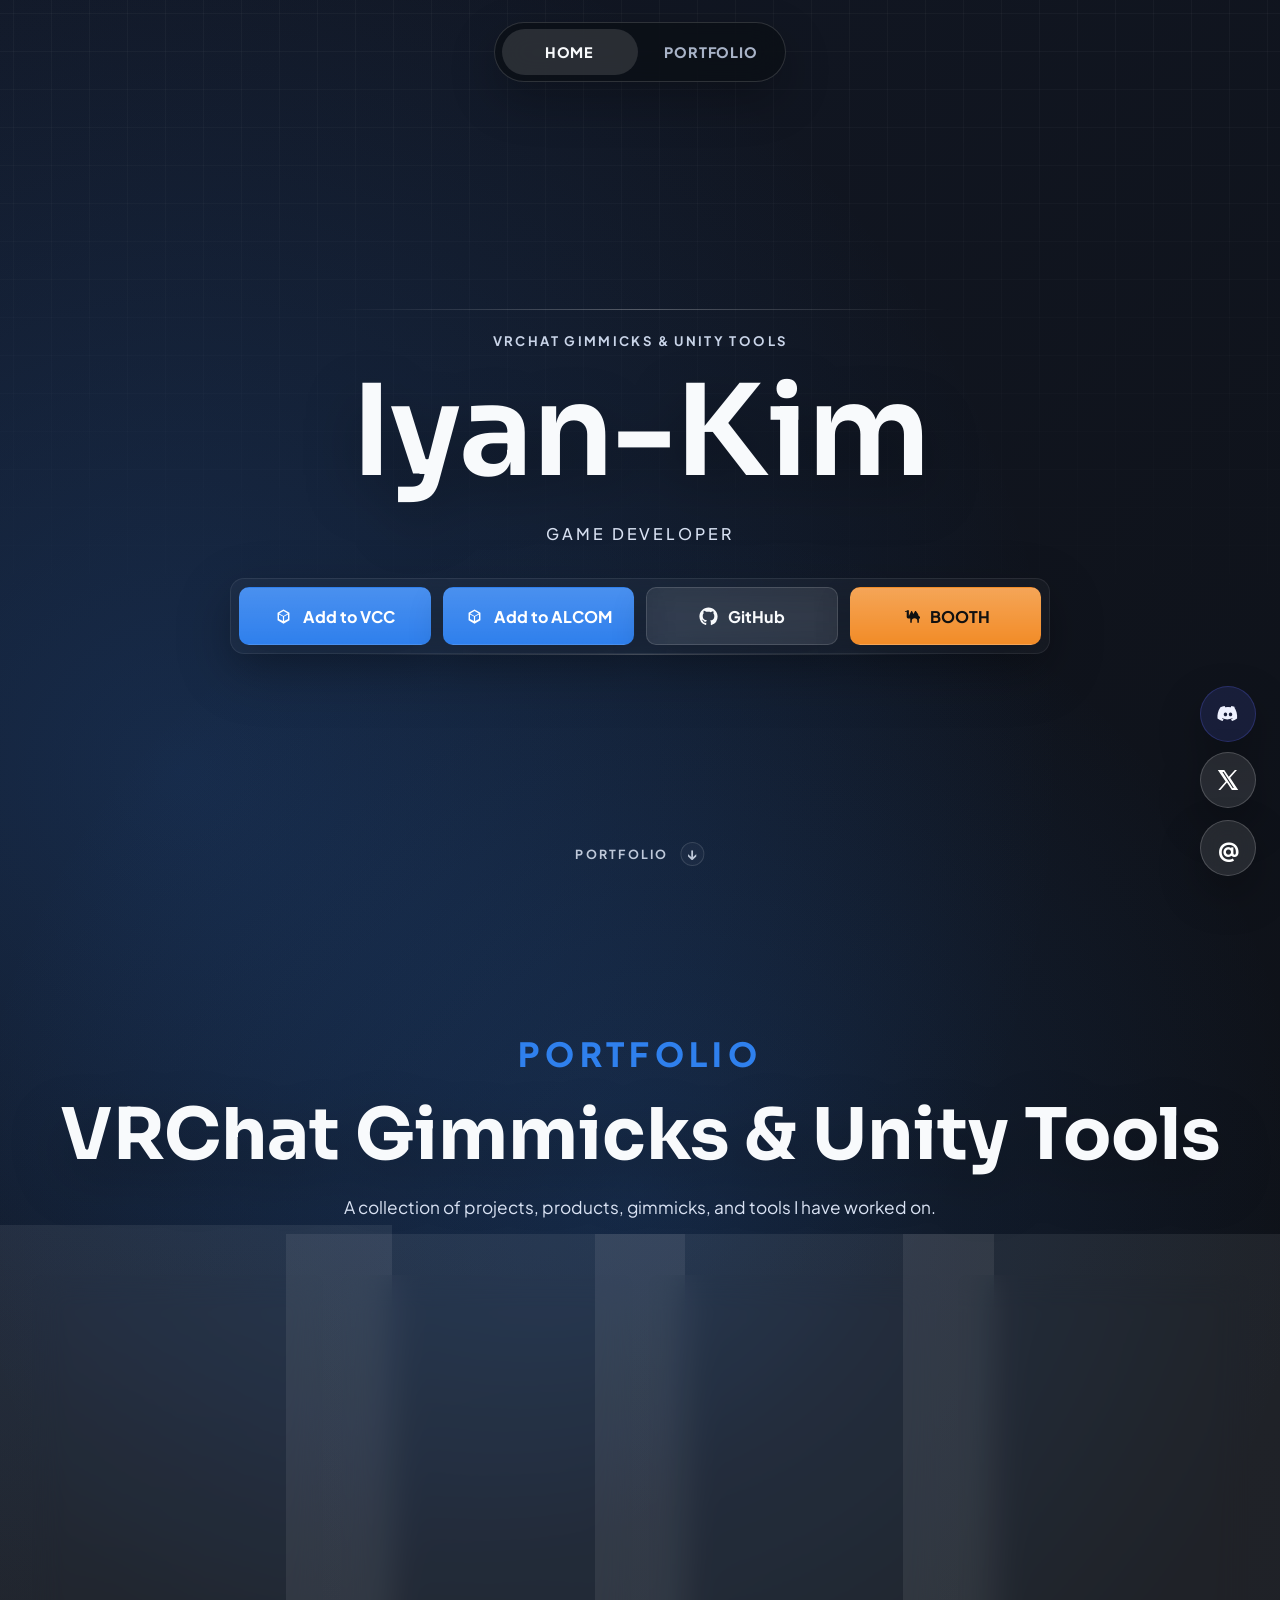
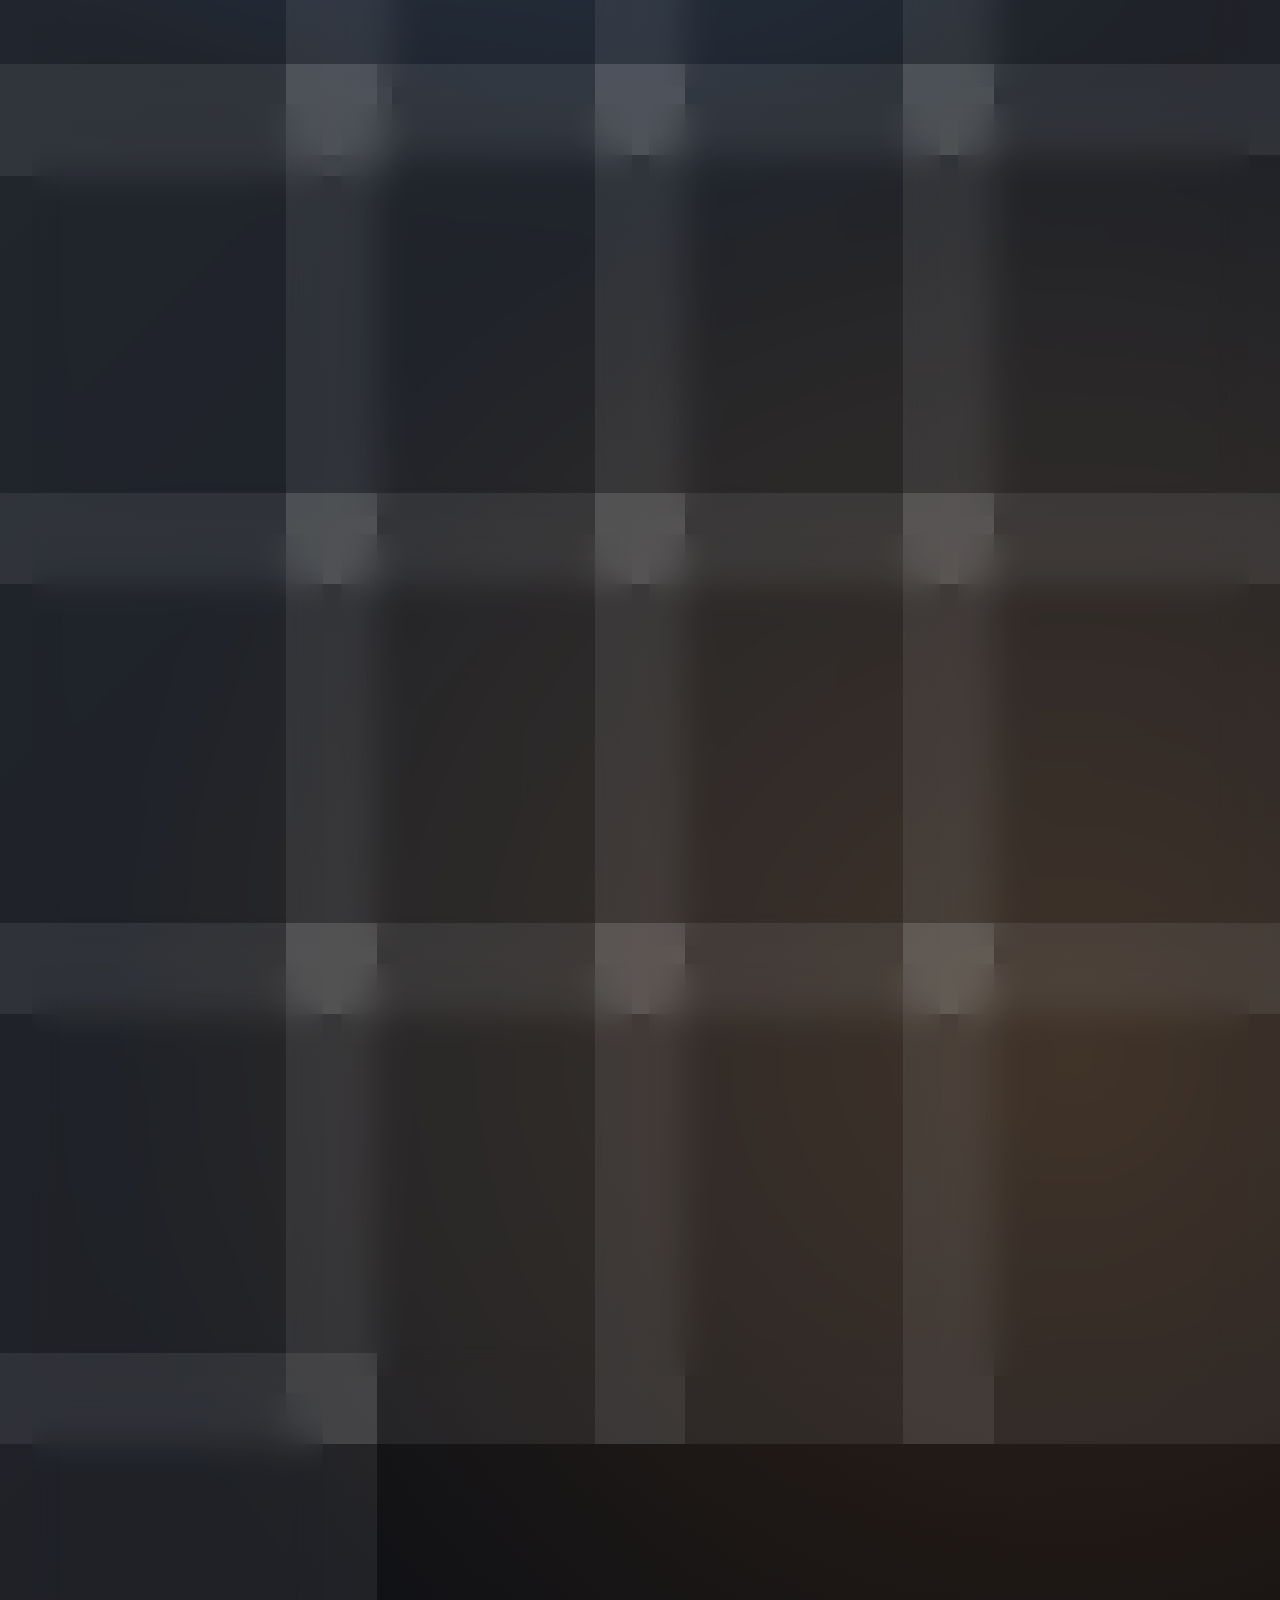
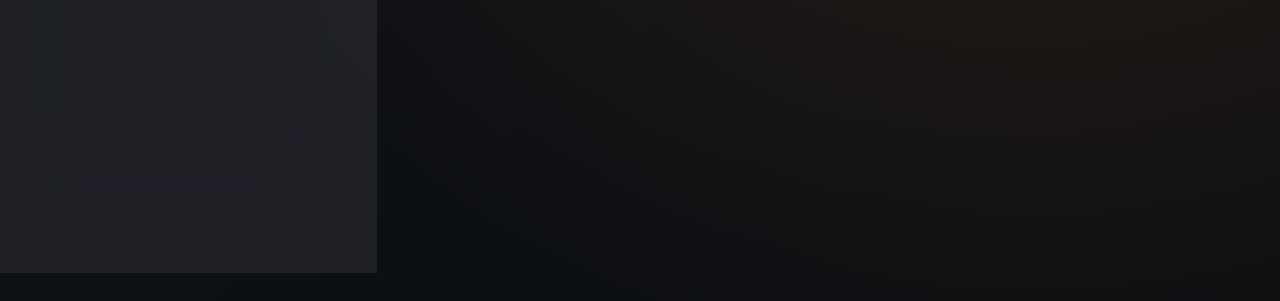
==== index.html @ 9d4b02f6 "push" ====
<!doctype html>
<html lang="ko">

<head>
  <meta charset="utf-8" />
  <meta name="viewport" content="width=device-width, initial-scale=1" />
  <meta name="description"
    content="Game developer creating VRChat gimmicks, Unity tools, and interactive portfolio work." />
  <meta name="theme-color" content="#0e1117" />
  <meta property="og:title" content="Iyan-Kim | VRChat Gimmicks &amp; Unity Tools" />
  <meta property="og:description"
    content="Game developer creating VRChat gimmicks, Unity tools, and interactive portfolio work." />
  <meta property="og:type" content="website" />
  <meta property="og:url" content="https://studio.iyan-kim.dev/" />
  <meta property="og:image" content="https://studio.iyan-kim.dev/assets/og-image.png" />
  <meta property="og:image:width" content="1731" />
  <meta property="og:image:height" content="909" />
  <meta property="og:image:alt" content="Iyan-Kim social preview image" />
  <meta name="twitter:card" content="summary_large_image" />
  <meta name="twitter:title" content="Iyan-Kim | VRChat Gimmicks &amp; Unity Tools" />
  <meta name="twitter:description"
    content="Game developer creating VRChat gimmicks, Unity tools, and interactive portfolio work." />
  <meta name="twitter:image" content="https://studio.iyan-kim.dev/assets/og-image.png" />
  <link rel="canonical" href="https://studio.iyan-kim.dev/" />
  <link rel="icon" type="image/svg+xml" href="./assets/favicon.svg" />
  <link rel="preconnect" href="https://fonts.googleapis.com" />
  <link rel="preconnect" href="https://fonts.gstatic.com" crossorigin />
  <link
    href="https://fonts.googleapis.com/css2?family=Plus+Jakarta+Sans:wght@400;500;600;700;800&family=Sora:wght@400;500;600;700;800&display=swap"
    rel="stylesheet" />
  <title>Iyan-Kim | VRChat Gimmicks &amp; Unity Tools</title>
  <link rel="stylesheet" href="./styles.css" />
</head>

<body>
  <header class="top-tabs" aria-label="Primary navigation">
    <a class="top-tab top-tab--active" href="#home" aria-current="page" data-section-link="home">HOME</a>
    <a class="top-tab" href="#portfolio" data-section-link="portfolio">PORTFOLIO</a>
  </header>

  <main>
    <section class="page page--home" id="home" aria-labelledby="site-title">
      <div class="link-hub">
        <p class="home-kicker">VRChat Gimmicks &amp; Unity Tools</p>
        <h1 id="site-title">
          <span>Iyan-Kim</span>
        </h1>
        <p class="role">Game Developer</p>

        <nav class="link-grid transition-source" aria-label="Repository and profile links">
          <a class="link-button link-button--blue"
            href="vcc://vpm/addRepo?url=https://raw.githubusercontent.com/Yunhyuk-Jeong/iyan-vpm/main/vpm.json">
            <svg viewBox="0 0 24 24" aria-hidden="true">
              <path
                d="M12 3 4.5 7.2v9.6L12 21l7.5-4.2V7.2L12 3Zm0 2.18 5.43 3.04L12 11.26 6.57 8.22 12 5.18Zm-5.7 4.15 4.95 2.78v5.73L6.3 15.06V9.33Zm6.45 8.51v-5.73l4.95-2.78v5.73l-4.95 2.78Z" />
            </svg>
            Add to VCC
          </a>
          <a class="link-button link-button--blue"
            href="vcc://vpm/addRepo?url=https://raw.githubusercontent.com/Yunhyuk-Jeong/iyan-vpm/main/vpm.json">
            <svg viewBox="0 0 24 24" aria-hidden="true">
              <path
                d="M12 3 4.5 7.2v9.6L12 21l7.5-4.2V7.2L12 3Zm0 2.18 5.43 3.04L12 11.26 6.57 8.22 12 5.18Zm-5.7 4.15 4.95 2.78v5.73L6.3 15.06V9.33Zm6.45 8.51v-5.73l4.95-2.78v5.73l-4.95 2.78Z" />
            </svg>
            Add to ALCOM
          </a>
          <a class="link-button" href="https://github.com/Yunhyuk-Jeong" rel="noreferrer">
            <svg viewBox="0 0 24 24" aria-hidden="true">
              <path
                d="M12 .5C5.65.5.5 5.65.5 12A11.5 11.5 0 0 0 8.36 22.7c.58.1.79-.25.79-.56v-2.18c-3.18.69-3.85-1.53-3.85-1.53-.52-1.32-1.27-1.67-1.27-1.67-1.04-.72.08-.71.08-.71 1.15.08 1.76 1.18 1.76 1.18 1.02 1.74 2.67 1.24 3.32.95.1-.74.4-1.24.72-1.53-2.54-.29-5.21-1.27-5.21-5.66 0-1.25.45-2.28 1.18-3.08-.12-.29-.51-1.46.11-3.05 0 0 .97-.31 3.17 1.18A11.1 11.1 0 0 1 12 6.1c.98 0 1.97.13 2.89.39 2.2-1.49 3.17-1.18 3.17-1.18.62 1.59.23 2.76.11 3.05.73.8 1.18 1.83 1.18 3.08 0 4.4-2.67 5.37-5.22 5.66.41.35.78 1.04.78 2.1v3.12c0 .31.21.67.8.56A11.5 11.5 0 0 0 23.5 12C23.5 5.65 18.35.5 12 .5Z" />
            </svg>
            GitHub
          </a>
          <a class="link-button link-button--booth" href="https://milktank-booth.booth.pm/" rel="noreferrer">
            <svg viewBox="0 0 24 24" aria-hidden="true">
              <path
                d="M7.2 4.25h2.75v7.1l3.05-6.45h.88l1.88 4.06 2-4.06h1.03l2.93 4.4v1.15L24 12.5v1.92h-1.42v5.33h-1.94v-1.96a3.51 3.51 0 0 0-7.02 0v1.96h-1.93v-5.33H8.96a1.76 1.76 0 0 1-1.76-1.76V6.02H5V4.9h2.2v-.65Zm10.08 2.12 1.42 2.31h-2.47l1.05-2.31Z" />
            </svg>
            BOOTH
          </a>
        </nav>

        <div class="contact-links" aria-label="Additional contact links">
          <a class="contact-chip contact-chip--discord" href="https://discord.gg/sEk64xkY" rel="noreferrer"
            aria-label="Discord" title="Discord">
            <svg viewBox="0 0 24 24" aria-hidden="true">
              <path
                d="M19.54 5.34a16.4 16.4 0 0 0-4.09-1.28.06.06 0 0 0-.07.03c-.18.33-.38.77-.52 1.11a15.2 15.2 0 0 0-5.72 0 11 11 0 0 0-.53-1.11.06.06 0 0 0-.07-.03 16.35 16.35 0 0 0-4.09 1.28.05.05 0 0 0-.03.02C1.84 9.18 1.18 12.9 1.5 16.57a.07.07 0 0 0 .03.05 16.7 16.7 0 0 0 4.91 2.49.06.06 0 0 0 .07-.02c.38-.52.72-1.07 1.01-1.65a.06.06 0 0 0-.03-.08 10.87 10.87 0 0 1-1.55-.74.06.06 0 0 1-.01-.1c.1-.08.2-.15.3-.23a.07.07 0 0 1 .07-.01c3.25 1.48 6.77 1.48 9.98 0a.07.07 0 0 1 .08.01c.1.08.2.16.3.23a.06.06 0 0 1-.01.1c-.49.29-1.01.53-1.56.74a.06.06 0 0 0-.03.08c.29.58.63 1.13 1.01 1.65a.06.06 0 0 0 .07.02 16.65 16.65 0 0 0 4.91-2.49.06.06 0 0 0 .03-.05c.39-4.24-.65-7.93-2.92-11.21a.05.05 0 0 0-.03-.02ZM9.47 14.33c-.95 0-1.72-.87-1.72-1.94s.76-1.94 1.72-1.94c.97 0 1.73.88 1.72 1.94 0 1.07-.76 1.94-1.72 1.94Zm5.06 0c-.95 0-1.72-.87-1.72-1.94s.76-1.94 1.72-1.94c.97 0 1.73.88 1.72 1.94 0 1.07-.75 1.94-1.72 1.94Z" />
            </svg>
          </a>
          <a class="contact-chip contact-chip--x" href="https://x.com/IyanE_VRC_" rel="noreferrer" aria-label="X"
            title="X">
            <svg viewBox="0 0 24 24" aria-hidden="true">
              <path
                d="M18.9 2H21l-6.87 7.85L22.2 22h-6.31l-4.94-7.45L4.43 22H2.3l7.35-8.39L1.8 2h6.47l4.47 6.82L18.9 2Zm-2.21 18h1.17L7.64 3.9H6.39L16.69 20Z" />
            </svg>
          </a>
        </div>

        <a class="scroll-cue" href="#portfolio" aria-label="Go to portfolio section">
          <span>Portfolio</span>
          <span aria-hidden="true">↓</span>
        </a>
      </div>
    </section>

    <section class="page page--portfolio" id="portfolio" aria-labelledby="portfolio-title">
      <div class="portfolio-view">
        <p class="section-kicker">Portfolio</p>
        <h1 class="portfolio-title" id="portfolio-title">VRChat Gimmicks &amp; Unity Tools</h1>
        <p class="portfolio-copy">
          A collection of projects, products, gimmicks, and tools I have worked on.
        </p>

        <div class="product-grid transition-source" aria-label="Portfolio products">
          <a class="product-card product-card--unity-tool product-card--latest"
            href="https://milktank-booth.booth.pm/items/8195979" rel="noreferrer">
            <strong class="product-badge">Latest</strong>
            <img
              src="https://booth.pximg.net/c/620x620/1d187d21-c0be-4826-a685-9aede7244e4c/i/8195979/969e495d-23b5-4e86-8f38-d4b6cb4b08f3_base_resized.jpg"
              alt="VSF Avatar Converter thumbnail" loading="lazy" />
            <span>Studio Iyan</span>
            <h2>VSF Avatar Converter</h2>
            <p class="product-type">Unity Tool</p>
          </a>
          <a class="product-card" href="https://mashiro-vrc.booth.pm/items/8176127" rel="noreferrer">
            <img
              src="https://booth.pximg.net/c/620x620/7a3410b9-cd7b-458a-b08a-c706c6fa8b68/i/8176127/3a14ba5e-53ed-4943-8246-dee8ecca91e6_base_resized.jpg"
              alt="Preppy Tweed thumbnail" loading="lazy" />
            <span>mashiro</span>
            <h2>Preppy Tweed</h2>
            <p class="product-type">VRChat Gimmick</p>
          </a>
          <a class="product-card" href="https://noirvail029.booth.pm/items/8111161" rel="noreferrer">
            <img
              src="https://booth.pximg.net/c/620x620/1c6855db-ca4f-4deb-b638-7b36c8b49bdd/i/8111161/0628656d-eab3-4745-af1a-c38f9de39043_base_resized.jpg"
              alt="ROUGHCUT thumbnail" loading="lazy" />
            <span>NOIRVAIL</span>
            <h2>ROUGHCUT</h2>
            <p class="product-type">VRChat Gimmick</p>
          </a>
          <a class="product-card" href="https://vellie.booth.pm/items/7947850" rel="noreferrer">
            <img
              src="https://booth.pximg.net/c/620x620/3010b825-ea16-4bf4-8382-806a47c9e0cc/i/7947850/db25d0dd-e5bb-4ca2-abcb-16e6340b0f0d_base_resized.jpg"
              alt="Urban Trench - Central thumbnail" loading="lazy" />
            <span>VELLIE</span>
            <h2>Urban Trench - Central</h2>
            <p class="product-type">VRChat Gimmick</p>
          </a>
          <a class="product-card" href="https://zrpt.booth.pm/items/7952957" rel="noreferrer">
            <img
              src="https://booth.pximg.net/c/620x620/0c79c40e-1531-4dae-8bbf-5fb67235555f/i/7952957/16bd6529-73c0-43db-ae78-24bacdc102bf_base_resized.jpg"
              alt="Lunar Shard thumbnail" loading="lazy" />
            <span>029 Shop</span>
            <h2>Lunar Shard</h2>
            <p class="product-type">VRChat Gimmick</p>
          </a>
          <a class="product-card" href="https://velvetsky.booth.pm/items/7923451" rel="noreferrer">
            <img
              src="https://booth.pximg.net/c/620x620/9cef401b-c87a-471e-a3b0-fbc62975d452/i/7923451/88c011a2-f89c-4b9d-ac86-2262f1c592e3_base_resized.jpg"
              alt="Project-KATANA thumbnail" loading="lazy" />
            <span>Velvet Sky</span>
            <h2>Project-KATANA</h2>
            <p class="product-type">VRChat Gimmick</p>
          </a>
          <a class="product-card" href="https://foxyplay.booth.pm/items/7850009" rel="noreferrer">
            <img
              src="https://booth.pximg.net/c/620x620/bb54b09c-8d71-43ff-b237-47565f9181fa/i/7850009/f300bd4a-2f7c-4056-87b4-8372eab6530f_base_resized.jpg"
              alt="Night_In thumbnail" loading="lazy" />
            <span>FOXYPLAY</span>
            <h2>Night_In</h2>
            <p class="product-type">VRChat Gimmick</p>
          </a>
          <a class="product-card" href="https://zrpt.booth.pm/items/7827998" rel="noreferrer">
            <img
              src="https://booth.pximg.net/c/620x620/0c79c40e-1531-4dae-8bbf-5fb67235555f/i/7827998/10804c07-0495-431d-badc-cae67077c292_base_resized.jpg"
              alt="Neon Tracker thumbnail" loading="lazy" />
            <span>029 Shop</span>
            <h2>Neon Tracker</h2>
            <p class="product-type">VRChat Gimmick</p>
          </a>
          <a class="product-card" href="https://minuel.booth.pm/items/7763811" rel="noreferrer">
            <img
              src="https://booth.pximg.net/c/620x620/ba2a2144-f010-4dd1-a09e-c0faa40e6386/i/7763811/559f8c5c-d6e6-4f37-bc31-8be4dabf9a24_base_resized.jpg"
              alt="Silk Kitsune thumbnail" loading="lazy" />
            <span>MINUEL</span>
            <h2>Silk Kitsune</h2>
            <p class="product-type">VRChat Gimmick</p>
          </a>
          <a class="product-card" href="https://rinnetokyo.booth.pm/items/7746556" rel="noreferrer">
            <img
              src="https://booth.pximg.net/c/620x620/05231431-3203-4c92-a7d2-5305f52af13e/i/7746556/53e043dd-7a8f-4fcd-ba7e-700166940b3f_base_resized.jpg"
              alt="Tsukiyo no Mai thumbnail" loading="lazy" />
            <span>RINNE TOKYO</span>
            <h2>Tsukiyo no Mai</h2>
            <p class="product-type">VRChat Gimmick</p>
          </a>
          <a class="product-card" href="https://vellie.booth.pm/items/7640274" rel="noreferrer">
            <img
              src="https://booth.pximg.net/c/620x620/3010b825-ea16-4bf4-8382-806a47c9e0cc/i/7640274/cee3ab46-2554-4374-9c1b-61b81eec8bbc_base_resized.jpg"
              alt="Midnight Waltz - Secret thumbnail" loading="lazy" />
            <span>VELLIE</span>
            <h2>Midnight Waltz - Secret</h2>
            <p class="product-type">VRChat Gimmick</p>
          </a>
          <a class="product-card" href="https://monvie.booth.pm/items/7571117" rel="noreferrer">
            <img
              src="https://booth.pximg.net/c/620x620/b026caae-3419-4847-a240-0580f4dea49f/i/7571117/28c3566d-4de6-46e4-b8fe-decf2ce253cc_base_resized.jpg"
              alt="Scarlet Rouge thumbnail" loading="lazy" />
            <span>MONVIE</span>
            <h2>Scarlet Rouge</h2>
            <p class="product-type">VRChat Gimmick</p>
          </a>
          <a class="product-card" href="https://rinnetokyo.booth.pm/items/7467197" rel="noreferrer">
            <img
              src="https://booth.pximg.net/c/620x620/05231431-3203-4c92-a7d2-5305f52af13e/i/7467197/94455245-dee9-41f3-a822-4a10843912b2_base_resized.jpg"
              alt="Onigokko thumbnail" loading="lazy" />
            <span>RINNE TOKYO</span>
            <h2>Onigokko</h2>
            <p class="product-type">VRChat Gimmick</p>
          </a>
          <a class="product-card" href="https://monvie.booth.pm/items/7409855" rel="noreferrer">
            <img
              src="https://booth.pximg.net/c/620x620/b026caae-3419-4847-a240-0580f4dea49f/i/7409855/c5faa5f5-346b-47c9-bcf1-41750d984084_base_resized.jpg"
              alt="Liliy Bloom thumbnail" loading="lazy" />
            <span>MONVIE</span>
            <h2>Liliy Bloom</h2>
            <p class="product-type">VRChat Gimmick</p>
          </a>
          <a class="product-card" href="https://foxyplay.booth.pm/items/7386927" rel="noreferrer">
            <img
              src="https://booth.pximg.net/c/620x620/bb54b09c-8d71-43ff-b237-47565f9181fa/i/7386927/f770abec-fddd-4dc3-a16d-1b988fa2a47a_base_resized.jpg"
              alt="Codebreaker thumbnail" loading="lazy" />
            <span>FOXYPLAY</span>
            <h2>Codebreaker</h2>
            <p class="product-type">VRChat Gimmick</p>
          </a>
          <a class="product-card" href="https://mireneline.booth.pm/items/7247229" rel="noreferrer">
            <img
              src="https://booth.pximg.net/c/620x620/b8b6bf47-96ab-4578-ba00-b509e4a37adc/i/7247229/598e3084-8aef-408e-9de4-f61d108f40fc_base_resized.jpg"
              alt="PSYKHE thumbnail" loading="lazy" />
            <span>Mirene Line</span>
            <h2>PSYKHE</h2>
            <p class="product-type">VRChat Gimmick</p>
          </a>
          <a class="product-card" href="https://rinnetokyo.booth.pm/items/7192364" rel="noreferrer">
            <img
              src="https://booth.pximg.net/c/620x620/05231431-3203-4c92-a7d2-5305f52af13e/i/7192364/875e73ab-aae6-48c4-9204-25d2c1e931d1_base_resized.jpg"
              alt="Tsukitsune no Me thumbnail" loading="lazy" />
            <span>RINNE TOKYO</span>
            <h2>Tsukitsune no Me</h2>
            <p class="product-type">VRChat Gimmick</p>
          </a>
        </div>
      </div>
    </section>

    <a class="mail-button" href="mailto:yunhyukjeong02@gmail.com" aria-label="Email Yunhyuk Jeong">
      @
    </a>
  </main>
  <script src="./script.js"></script>
</body>

</html>
---- styles.css ----
:root {
  color-scheme: dark;
  --bg: #0e1117;
  --ink: #f8fafc;
  --muted: #a8b3c7;
  --line: rgba(255, 255, 255, 0.14);
  --button: rgba(255, 255, 255, 0.075);
  --button-hover: rgba(255, 255, 255, 0.12);
  --blue: #2f80ed;
  --blue-hover: #1f6fd8;
  --blue-soft: rgba(47, 128, 237, 0.16);
  --orange: #f28c28;
  --orange-hover: #d97706;
  --orange-soft: rgba(242, 140, 40, 0.14);
  --shadow: 0 24px 72px rgba(0, 0, 0, 0.36);
  font-family:
    "Plus Jakarta Sans", "Segoe UI Variable Display", Inter, ui-sans-serif,
    system-ui, -apple-system, BlinkMacSystemFont, "Segoe UI", sans-serif;
}

@view-transition {
  navigation: auto;
}

* {
  box-sizing: border-box;
}

html,
body {
  min-height: 100%;
}

html {
  scroll-behavior: smooth;
}

body {
  margin: 0;
  min-width: 320px;
  overflow-x: hidden;
  background:
    radial-gradient(circle at 50% 34%, rgba(47, 128, 237, 0.16), transparent 28%),
    radial-gradient(circle at 14% 22%, rgba(47, 128, 237, 0.2), transparent 30%),
    radial-gradient(circle at 84% 76%, rgba(242, 140, 40, 0.16), transparent 34%),
    linear-gradient(135deg, #121826 0%, var(--bg) 56%, #0b0d12 100%);
  color: var(--ink);
}

body.portfolio-page {
  overflow: auto;
}

body::before {
  content: "";
  position: fixed;
  inset: 0;
  pointer-events: none;
  background-image:
    linear-gradient(rgba(255, 255, 255, 0.045) 1px, transparent 1px),
    linear-gradient(90deg, rgba(255, 255, 255, 0.045) 1px, transparent 1px);
  background-position: center;
  background-size: 38px 38px;
  mask-image: linear-gradient(to bottom, rgba(0, 0, 0, 0.74), transparent 78%);
}

a {
  color: inherit;
  text-decoration: none;
}

.top-tabs {
  --tab-indicator-width: 136px;
  --tab-indicator-x: 6px;
  position: fixed;
  top: 22px;
  left: 50%;
  z-index: 3;
  display: inline-flex;
  gap: 6px;
  padding: 6px;
  border: 1px solid var(--line);
  border-radius: 999px;
  background: rgba(11, 14, 20, 0.72);
  box-shadow: 0 18px 48px rgba(0, 0, 0, 0.24);
  backdrop-filter: blur(18px);
  transform: translateX(-50%);
  view-transition-name: top-tabs;
}

.top-tabs::before {
  content: "";
  position: absolute;
  top: 6px;
  left: 0;
  z-index: -1;
  width: var(--tab-indicator-width);
  height: calc(100% - 12px);
  border-radius: 999px;
  background: rgba(255, 255, 255, 0.12);
  transform: translateX(var(--tab-indicator-x));
  transition:
    width 260ms cubic-bezier(0.22, 1, 0.36, 1),
    transform 260ms cubic-bezier(0.22, 1, 0.36, 1);
}

.page--home .transition-source {
  view-transition-name: action-stage;
}

.top-tab {
  display: inline-flex;
  min-width: 136px;
  min-height: 46px;
  align-items: center;
  justify-content: center;
  border-radius: 999px;
  color: var(--muted);
  font-size: 0.9rem;
  font-weight: 780;
  letter-spacing: 0.06em;
  padding: 0 18px;
  white-space: nowrap;
  transition:
    background-color 160ms ease,
    color 160ms ease,
    transform 160ms ease;
}

.top-tab:hover {
  color: var(--ink);
}

.top-tab:focus-visible {
  outline: 3px solid rgba(255, 255, 255, 0.32);
  outline-offset: 3px;
}

.top-tab--active {
  color: var(--ink);
}

.page {
  display: grid;
  min-height: 100dvh;
  padding: 96px 32px 32px;
  place-items: center;
}

.page--home {
  position: relative;
  min-height: 100dvh;
  grid-template-rows: 1fr auto 1fr;
}

.link-hub {
  z-index: 1;
  display: grid;
  grid-row: 2;
  width: min(100%, 980px);
  justify-items: center;
  gap: 0;
  padding: 40px 0;
  text-align: center;
}

.link-hub::before,
.link-hub::after {
  content: "";
  width: min(100%, 620px);
  height: 1px;
  background: linear-gradient(90deg, transparent, rgba(255, 255, 255, 0.28), transparent);
}

.link-hub::before {
  margin-bottom: 22px;
}

.home-kicker {
  margin: 0 0 28px;
  color: #c9d4e8;
  font-size: 0.82rem;
  font-weight: 700;
  letter-spacing: 0.18em;
  text-transform: uppercase;
}

h1 {
  display: flex;
  max-width: 100%;
  align-items: baseline;
  justify-content: center;
  gap: 0.24em;
  margin: 0;
  color: var(--ink);
  font-family: "Sora", "Plus Jakarta Sans", "Segoe UI Variable Display", Inter, ui-sans-serif,
    system-ui, sans-serif;
  font-size: 4.7rem;
  font-weight: 700;
  letter-spacing: 0;
  line-height: 1;
  text-shadow: 0 18px 54px rgba(0, 0, 0, 0.34);
  white-space: nowrap;
}

.link-hub h1 {
  font-family: "Sora", "Plus Jakarta Sans", "Segoe UI Variable Display", "Segoe UI",
    ui-sans-serif, system-ui, sans-serif;
  font-size: 7.9rem;
  font-weight: 620;
  letter-spacing: -0.01em;
  line-height: 0.94;
  transform: translateY(-4px);
}

.slash {
  color: var(--muted);
  font-weight: 420;
}

.role {
  margin: 28px 0 34px;
  color: #d9e2f3;
  font-size: 1rem;
  font-weight: 500;
  letter-spacing: 0.18em;
  text-transform: uppercase;
}

.link-grid {
  display: grid;
  width: min(100%, 820px);
  grid-template-columns: repeat(4, minmax(0, 1fr));
  gap: 12px;
  padding: 8px;
  border: 1px solid rgba(255, 255, 255, 0.08);
  border-radius: 14px;
  background: rgba(255, 255, 255, 0.035);
  box-shadow: 0 18px 56px rgba(0, 0, 0, 0.22);
  backdrop-filter: blur(18px);
}

.contact-links {
  position: fixed;
  right: 24px;
  bottom: 92px;
  z-index: 2;
  display: flex;
  flex-direction: column;
  align-items: center;
  justify-content: flex-end;
  gap: 10px;
}

.contact-chip {
  display: inline-flex;
  width: 56px;
  height: 56px;
  align-items: center;
  justify-content: center;
  border: 1px solid rgba(255, 255, 255, 0.18);
  border-radius: 999px;
  background: rgba(255, 255, 255, 0.1);
  box-shadow: 0 18px 44px rgba(0, 0, 0, 0.28);
  color: #ffffff;
  transition:
    background-color 160ms ease,
    border-color 160ms ease,
    transform 160ms ease;
}

.contact-chip:hover {
  transform: translateY(-2px);
}

.contact-chip:focus-visible {
  outline: 3px solid rgba(255, 255, 255, 0.32);
  outline-offset: 3px;
}

.contact-chip--discord {
  border-color: rgba(88, 101, 242, 0.26);
  background: rgba(88, 101, 242, 0.14);
  color: #eef1ff;
}

.contact-chip--discord:hover {
  background: #5865f2;
  border-color: transparent;
  box-shadow: 0 18px 44px rgba(88, 101, 242, 0.28);
}

.contact-chip--x:hover {
  background: rgba(255, 255, 255, 0.18);
  border-color: rgba(255, 255, 255, 0.28);
}

.contact-chip svg {
  width: 24px;
  height: 24px;
  fill: currentColor;
}

.scroll-cue {
  position: absolute;
  left: 50%;
  bottom: 34px;
  display: inline-flex;
  align-items: center;
  gap: 12px;
  color: #d7e0ef;
  font-size: 0.78rem;
  font-weight: 700;
  letter-spacing: 0.18em;
  text-transform: uppercase;
  opacity: 0.88;
  transform: translateX(-50%);
  transition:
    color 160ms ease,
    opacity 160ms ease,
    transform 160ms ease;
}

.scroll-cue:hover {
  color: #ffffff;
  opacity: 1;
  transform: translateX(-50%) translateY(2px);
}

.scroll-cue:focus-visible {
  outline: 3px solid rgba(255, 255, 255, 0.32);
  outline-offset: 6px;
  border-radius: 999px;
}

.scroll-cue span:last-child {
  display: inline-flex;
  width: 24px;
  height: 24px;
  align-items: center;
  justify-content: center;
  border: 1px solid rgba(255, 255, 255, 0.14);
  border-radius: 999px;
  background: rgba(255, 255, 255, 0.04);
  font-size: 0.95rem;
  line-height: 1;
}

.link-button {
  display: inline-flex;
  min-height: 58px;
  align-items: center;
  justify-content: center;
  gap: 10px;
  border: 1px solid var(--line);
  border-radius: 10px;
  background: var(--button);
  box-shadow: 0 14px 36px rgba(0, 0, 0, 0.18);
  color: var(--ink);
  font-size: 1rem;
  font-weight: 740;
  letter-spacing: 0;
  padding: 0 16px;
  backdrop-filter: blur(16px);
  transition:
    background-color 160ms ease,
    border-color 160ms ease,
    color 160ms ease,
    transform 160ms ease,
    box-shadow 160ms ease;
}

.link-button svg {
  width: 19px;
  height: 19px;
  flex: 0 0 auto;
  fill: currentColor;
}

.link-button:hover {
  background: var(--button-hover);
  border-color: rgba(255, 255, 255, 0.24);
  box-shadow: var(--shadow);
  transform: translateY(-2px);
}

.link-button:focus-visible {
  outline: 3px solid rgba(255, 255, 255, 0.32);
  outline-offset: 3px;
}

.link-button--blue {
  border-color: transparent;
  background:
    linear-gradient(180deg, rgba(255, 255, 255, 0.13), transparent),
    var(--blue);
  color: #ffffff;
}

.link-button--blue:hover {
  background: var(--blue-hover);
  border-color: transparent;
  box-shadow: 0 18px 44px rgba(47, 128, 237, 0.28);
}

.link-button--booth {
  border-color: transparent;
  background:
    linear-gradient(180deg, rgba(255, 255, 255, 0.22), transparent),
    var(--orange);
  color: #111111;
}

.link-button--booth:hover {
  background: var(--orange-hover);
  border-color: transparent;
  box-shadow: 0 18px 44px rgba(242, 140, 40, 0.28);
  color: #ffffff;
}

.mail-button {
  position: fixed;
  right: 24px;
  bottom: 24px;
  z-index: 2;
  display: inline-flex;
  width: 56px;
  height: 56px;
  align-items: center;
  justify-content: center;
  border: 1px solid rgba(255, 255, 255, 0.18);
  border-radius: 999px;
  background: rgba(255, 255, 255, 0.1);
  box-shadow: 0 18px 44px rgba(0, 0, 0, 0.28);
  color: #ffffff;
  font-size: 1.42rem;
  font-weight: 780;
  line-height: 1;
  backdrop-filter: blur(16px);
  transition:
    background-color 160ms ease,
    border-color 160ms ease,
    transform 160ms ease,
    box-shadow 160ms ease;
}

.mail-button:hover {
  background: var(--blue);
  border-color: transparent;
  box-shadow: 0 18px 44px rgba(47, 128, 237, 0.28);
  transform: translateY(-2px);
}

.mail-button:focus-visible {
  outline: 3px solid rgba(255, 255, 255, 0.32);
  outline-offset: 3px;
}

.page--portfolio {
  min-height: 100dvh;
  align-items: start;
  padding-bottom: 96px;
  padding-top: 132px;
}

.portfolio-view {
  position: relative;
  z-index: 1;
  display: grid;
  width: min(100%, 1380px);
  gap: 26px;
}

.js .portfolio-view > .section-kicker,
.js .portfolio-view > .portfolio-title,
.js .portfolio-view > .portfolio-copy,
.js .portfolio-view > .product-grid {
  opacity: 0;
  transform: translateY(28px);
  transition:
    opacity 520ms ease,
    transform 620ms cubic-bezier(0.22, 1, 0.36, 1);
}

.js .page--portfolio.is-visible .portfolio-view > .section-kicker,
.js .page--portfolio.is-visible .portfolio-view > .portfolio-title,
.js .page--portfolio.is-visible .portfolio-view > .portfolio-copy,
.js .page--portfolio.is-visible .portfolio-view > .product-grid {
  opacity: 1;
  transform: translateY(0);
}

.js .page--portfolio.is-visible .portfolio-title {
  transition-delay: 70ms;
}

.js .page--portfolio.is-visible .portfolio-copy {
  transition-delay: 120ms;
}

.js .page--portfolio.is-visible .product-grid {
  transition-delay: 170ms;
}

.section-kicker {
  margin: 0;
  color: var(--blue);
  font-size: 2.08rem;
  font-weight: 880;
  letter-spacing: 0.16em;
  text-align: center;
  text-transform: uppercase;
}

.portfolio-title {
  display: block;
  max-width: 100%;
  font-size: 4.45rem;
  text-align: center;
  white-space: normal;
}

.portfolio-copy {
  max-width: 720px;
  margin: -4px auto 14px;
  color: #d9e2f3;
  font-size: 1.08rem;
  line-height: 1.7;
  text-align: center;
}

.product-grid {
  display: grid;
  grid-template-columns: repeat(4, minmax(0, 1fr));
  gap: 18px;
  margin-top: 12px;
}

.product-card {
  --card-accent: #ffbb8a;
  --card-accent-soft: rgba(242, 140, 40, 0.22);
  --card-accent-border: rgba(242, 140, 40, 0.3);
  display: grid;
  position: relative;
  gap: 10px;
  overflow: hidden;
  padding: 12px;
  border: 1px solid var(--card-accent-border);
  border-radius: 10px;
  background:
    linear-gradient(180deg, var(--card-accent-soft), rgba(255, 255, 255, 0.075)),
    rgba(255, 255, 255, 0.075);
  box-shadow: 0 14px 36px rgba(0, 0, 0, 0.18);
  backdrop-filter: blur(16px);
  transition:
    background-color 160ms ease,
    border-color 160ms ease,
    box-shadow 160ms ease,
    transform 160ms ease;
}

.product-card::before {
  content: "";
  position: absolute;
  inset: 0 0 auto;
  height: 1px;
  background: linear-gradient(90deg, var(--card-accent), transparent 78%);
  opacity: 0.72;
}

.js .product-card {
  opacity: 0;
  transform: translateY(22px);
  transition:
    opacity 420ms ease,
    transform 520ms cubic-bezier(0.22, 1, 0.36, 1),
    background-color 160ms ease,
    border-color 160ms ease,
    box-shadow 160ms ease;
}

.js .page--portfolio.is-visible .product-card {
  opacity: 1;
  transform: translateY(0);
}

.js .page--portfolio.is-visible .product-card:nth-child(1) {
  transition-delay: 190ms;
}

.js .page--portfolio.is-visible .product-card:nth-child(2) {
  transition-delay: 220ms;
}

.js .page--portfolio.is-visible .product-card:nth-child(3) {
  transition-delay: 250ms;
}

.js .page--portfolio.is-visible .product-card:nth-child(4) {
  transition-delay: 280ms;
}

.js .page--portfolio.is-visible .product-card:nth-child(n + 5) {
  transition-delay: 310ms;
}

.product-card:hover {
  background:
    linear-gradient(180deg, var(--card-accent-soft), rgba(255, 255, 255, 0.105)),
    rgba(255, 255, 255, 0.105);
  border-color: var(--card-accent-border);
  box-shadow:
    0 20px 48px rgba(0, 0, 0, 0.28),
    0 0 0 1px rgba(255, 255, 255, 0.03);
  transform: translateY(-3px);
}

.js .page--portfolio.is-visible .product-card:hover {
  transform: translateY(-3px);
  transition-delay: 0ms;
}

.product-card:focus-visible {
  outline: 3px solid rgba(255, 255, 255, 0.32);
  outline-offset: 3px;
}

.product-card img {
  width: 100%;
  aspect-ratio: 1;
  object-fit: cover;
  border-radius: 8px;
  background: rgba(255, 255, 255, 0.08);
}

.product-badge {
  position: absolute;
  top: 22px;
  left: 22px;
  z-index: 1;
  display: inline-flex;
  align-items: center;
  justify-content: center;
  min-height: 30px;
  padding: 0 12px;
  border: 1px solid rgba(104, 169, 255, 0.28);
  border-radius: 999px;
  background: rgba(10, 16, 26, 0.78);
  box-shadow: 0 12px 24px rgba(0, 0, 0, 0.18);
  color: #dceaff;
  font-size: 0.72rem;
  font-weight: 800;
  letter-spacing: 0.12em;
  text-transform: uppercase;
}

.product-card span {
  color: var(--muted);
  font-size: 0.9rem;
  font-weight: 760;
  line-height: 1.2;
  padding: 0 4px;
}

.product-card h2 {
  min-height: 2.45em;
  margin: 0;
  color: var(--ink);
  font-size: 1.12rem;
  line-height: 1.16;
  padding: 0 4px;
}

.product-type {
  display: inline-flex;
  width: fit-content;
  align-items: center;
  justify-content: center;
  min-height: 28px;
  margin: 0 4px 2px;
  padding: 0 10px;
  border-radius: 999px;
  background: var(--card-accent-soft);
  color: var(--card-accent);
  font-size: 0.74rem;
  font-weight: 760;
  letter-spacing: 0.05em;
  line-height: 1;
  text-transform: uppercase;
}

.product-card--unity-tool {
  --card-accent: #8bbdff;
  --card-accent-soft: rgba(80, 150, 255, 0.18);
  --card-accent-border: rgba(80, 150, 255, 0.28);
}

.product-card--latest {
  box-shadow:
    0 20px 46px rgba(0, 0, 0, 0.22),
    0 0 0 1px rgba(104, 169, 255, 0.12),
    0 0 30px rgba(104, 169, 255, 0.1);
}

.product-card--latest::after {
  content: "";
  position: absolute;
  inset: 0;
  border-radius: inherit;
  border: 1px solid rgba(104, 169, 255, 0.18);
  pointer-events: none;
}

.product-card--latest img {
  box-shadow: 0 18px 42px rgba(104, 169, 255, 0.14);
}

::view-transition-old(root),
::view-transition-new(root) {
  animation-duration: 420ms;
  animation-timing-function: cubic-bezier(0.22, 1, 0.36, 1);
}

::view-transition-old(main-stage) {
  animation: stage-out 260ms ease both;
}

::view-transition-new(main-stage) {
  animation: stage-in 420ms cubic-bezier(0.22, 1, 0.36, 1) both;
}

::view-transition-old(action-stage) {
  animation: action-out 280ms cubic-bezier(0.4, 0, 0.2, 1) both;
}

::view-transition-new(action-stage) {
  animation: action-in 460ms cubic-bezier(0.22, 1, 0.36, 1) both;
}

::view-transition-old(top-tabs),
::view-transition-new(top-tabs) {
  animation-duration: 360ms;
  animation-timing-function: cubic-bezier(0.22, 1, 0.36, 1);
}

@keyframes stage-out {
  from {
    opacity: 1;
    transform: translateY(0) scale(1);
    filter: blur(0);
  }

  to {
    opacity: 0;
    transform: translateY(-14px) scale(0.985);
    filter: blur(6px);
  }
}

@keyframes stage-in {
  from {
    opacity: 0;
    transform: translateY(22px) scale(0.985);
    filter: blur(8px);
  }

  to {
    opacity: 1;
    transform: translateY(0) scale(1);
    filter: blur(0);
  }
}

@keyframes action-out {
  from {
    opacity: 1;
    transform: translateY(0) scale(1);
  }

  to {
    opacity: 0;
    transform: translateY(-26px) scale(0.96);
  }
}

@keyframes action-in {
  from {
    opacity: 0;
    transform: translateY(34px) scale(0.94);
  }

  to {
    opacity: 1;
    transform: translateY(0) scale(1);
  }
}

@media (max-width: 920px) {
  .link-hub {
    padding-bottom: 36px;
    padding-top: 36px;
  }

  h1 {
    font-size: 3.55rem;
  }

  .link-hub h1 {
    font-size: 5rem;
  }

  .link-grid {
    grid-template-columns: repeat(2, minmax(0, 1fr));
  }

  .product-grid {
    grid-template-columns: repeat(2, minmax(0, 1fr));
  }

  .portfolio-title {
    font-size: 3.35rem;
  }
}

@media (max-width: 560px) {
  .page {
    padding: 92px 22px 22px;
  }

  .top-tabs {
    top: 16px;
    width: calc(100% - 32px);
  }

  .top-tab {
    min-width: 0;
    flex: 1;
    min-height: 42px;
    font-size: 0.82rem;
    padding: 0 10px;
  }

  .link-hub {
    padding-bottom: 28px;
    padding-top: 28px;
  }

  h1 {
    font-size: 2.35rem;
  }

  .link-hub h1 {
    font-size: 3.22rem;
    letter-spacing: 0.01em;
    transform: translateY(-3px);
  }

  .role {
    margin: 22px 0 24px;
    font-size: 0.84rem;
    letter-spacing: 0.14em;
  }

  .home-kicker {
    margin-bottom: 22px;
    font-size: 0.72rem;
  }

  .scroll-cue {
    gap: 10px;
    bottom: 24px;
    font-size: 0.7rem;
    letter-spacing: 0.14em;
  }

  .link-hub::before {
    margin-bottom: 16px;
  }

  .link-grid {
    grid-template-columns: 1fr;
    gap: 10px;
    padding: 7px;
  }

  .contact-links {
    right: 18px;
    bottom: 78px;
    gap: 8px;
  }

  .contact-chip {
    width: 50px;
    height: 50px;
  }

  .contact-chip svg {
    width: 22px;
    height: 22px;
  }

  .product-grid {
    grid-template-columns: 1fr;
  }

  .link-button {
    min-height: 52px;
    gap: 8px;
  }

  .mail-button {
    right: 18px;
    bottom: 18px;
    width: 50px;
    height: 50px;
    font-size: 1.24rem;
  }

  .portfolio-title {
    font-size: 2.38rem;
  }

  .product-card {
    padding: 10px;
  }

  .section-kicker {
    font-size: 0.92rem;
  }

  .product-card h2 {
    font-size: 1.05rem;
  }
}

@media (max-width: 380px) {
  h1 {
    font-size: 1.95rem;
  }

  .link-hub h1 {
    font-size: 2.56rem;
  }
}

@media (max-height: 520px) {
  .top-tabs {
    top: 10px;
  }

  .page {
    padding-top: 74px;
  }

  .link-hub {
    padding-bottom: 16px;
    padding-top: 16px;
  }

  h1 {
    font-size: 2.25rem;
  }

  .link-hub h1 {
    font-size: 3rem;
    transform: translateY(-2px);
  }

  .home-kicker {
    margin-bottom: 14px;
  }

  .link-hub::before {
    margin-bottom: 10px;
  }

  .role {
    margin: 14px 0 16px;
  }

  .scroll-cue {
    bottom: 14px;
  }

  .link-button {
    min-height: 44px;
  }

}

@media (max-width: 380px) and (max-height: 520px) {
  h1 {
    font-size: 1.78rem;
  }

  .link-hub h1 {
    font-size: 2.2rem;
  }
}

@media (prefers-reduced-motion: reduce) {

  *,
  *::before,
  *::after {
    transition-duration: 0.01ms !important;
  }

  ::view-transition-old(*),
  ::view-transition-new(*) {
    animation-duration: 0.01ms !important;
  }
}
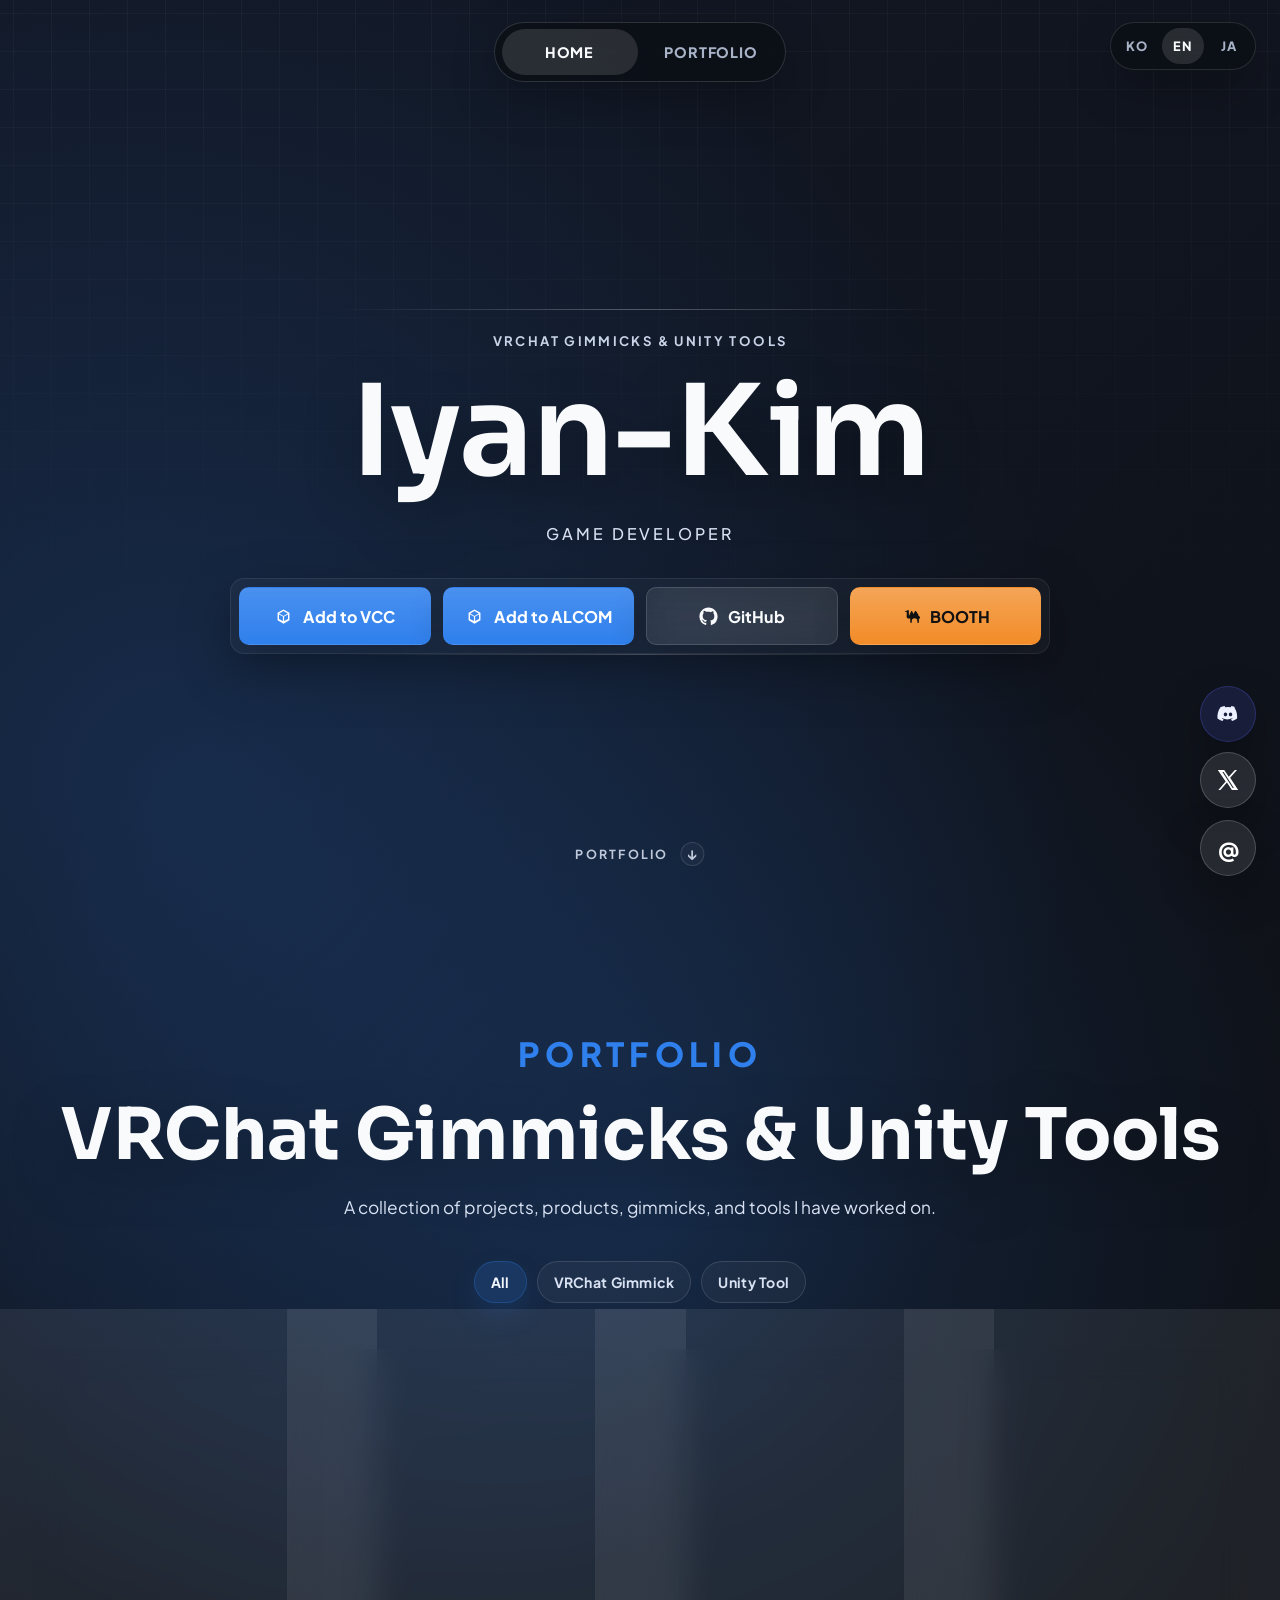
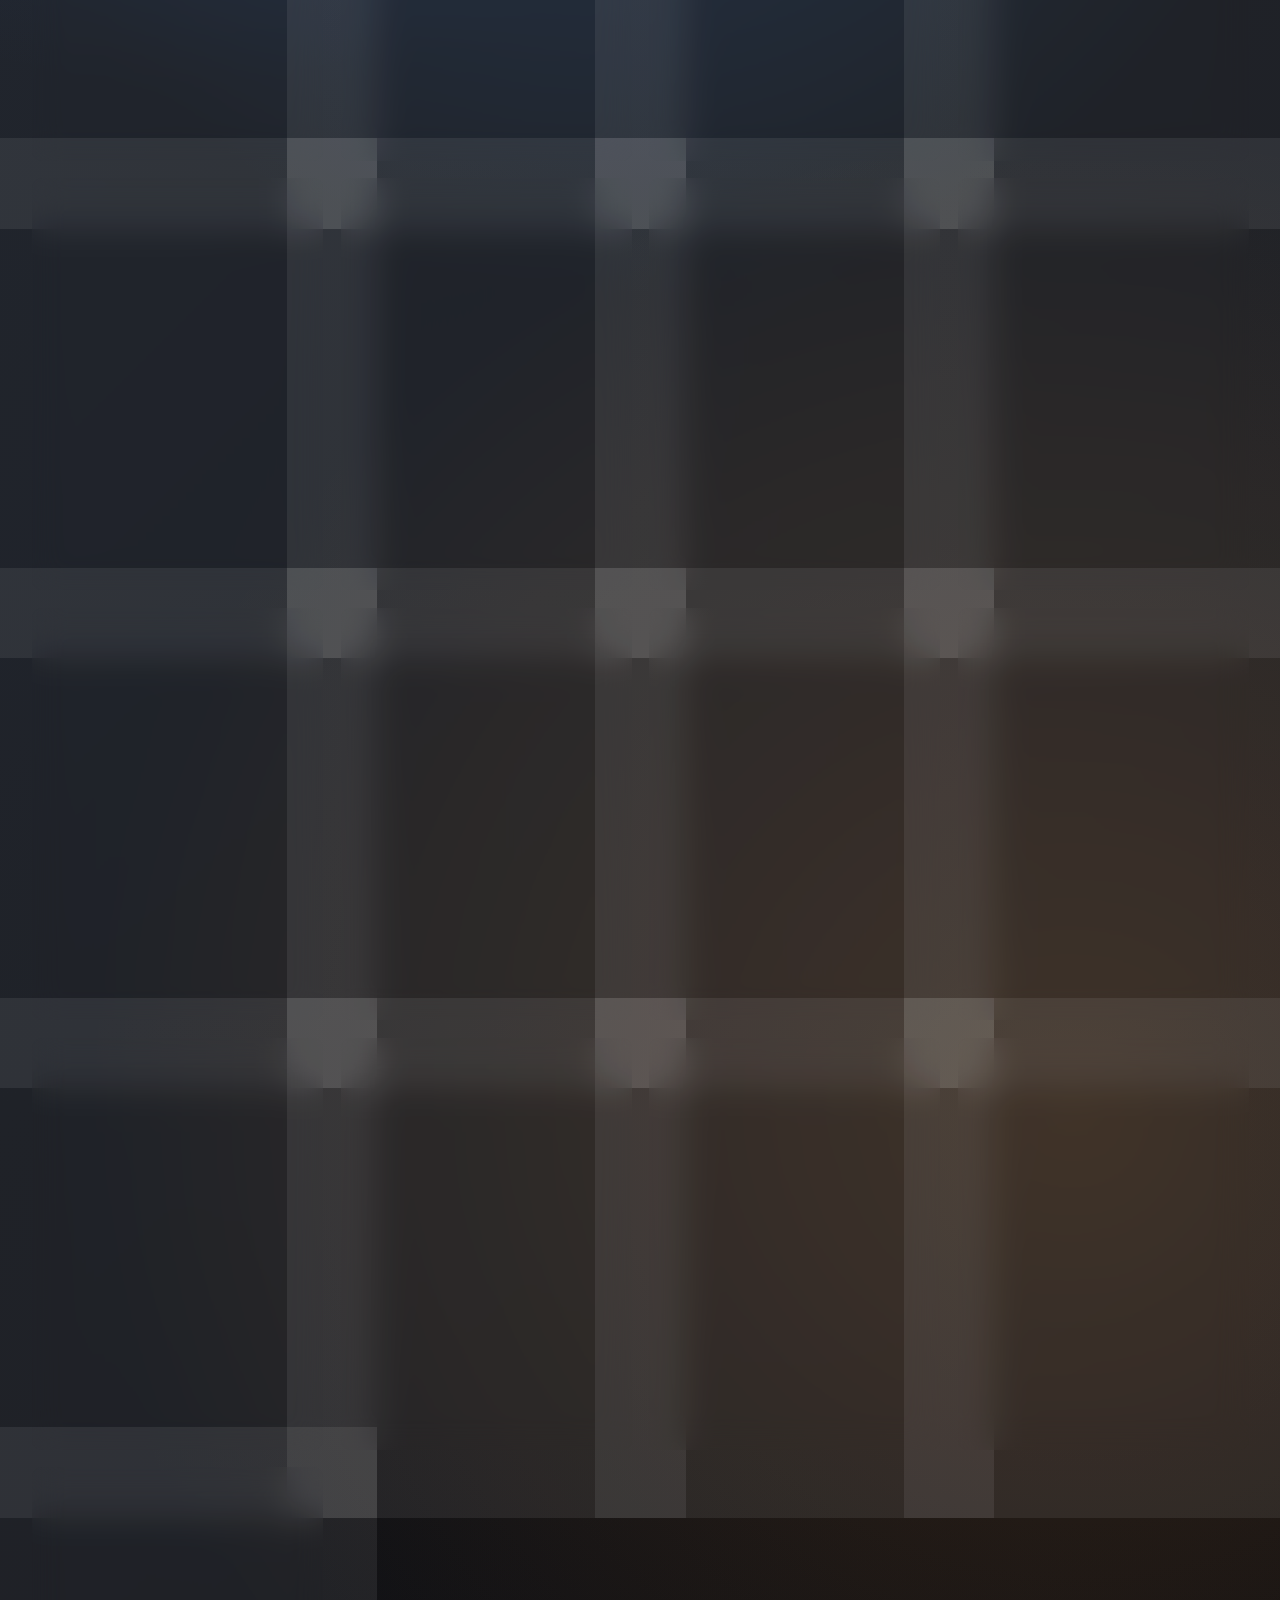
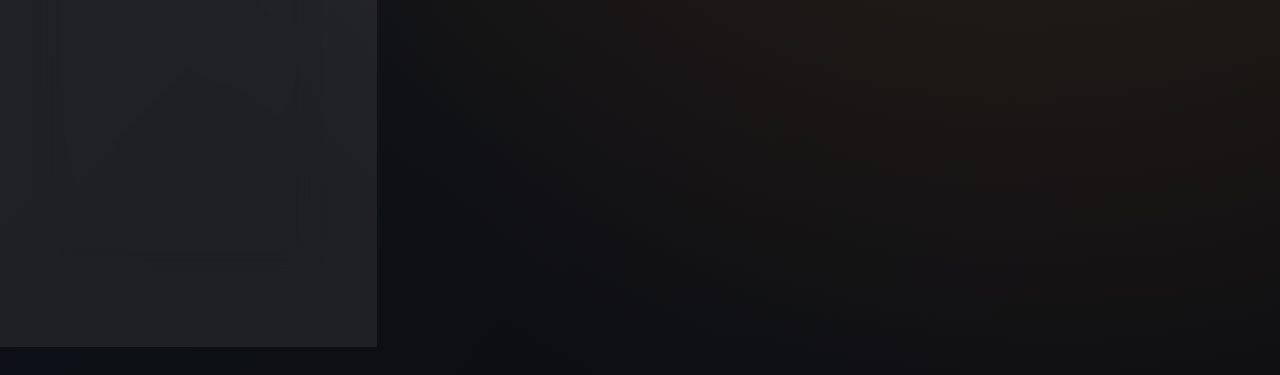
==== commit 42944c93: "2.0" ====
--- a/index.html
+++ b/index.html
@@ -34,18 +34,26 @@
 
 <body>
   <header class="top-tabs" aria-label="Primary navigation">
-    <a class="top-tab top-tab--active" href="#home" aria-current="page" data-section-link="home">HOME</a>
-    <a class="top-tab" href="#portfolio" data-section-link="portfolio">PORTFOLIO</a>
+    <a class="top-tab top-tab--active" href="#home" aria-current="page" data-section-link="home"
+      data-i18n="nav.home">HOME</a>
+    <a class="top-tab" href="#portfolio" data-section-link="portfolio" data-i18n="nav.portfolio">PORTFOLIO</a>
   </header>
+
+  <div class="language-switcher" aria-label="Language selector">
+    <button class="language-switcher__button language-switcher__button--active" type="button"
+      data-language="ko">KO</button>
+    <button class="language-switcher__button" type="button" data-language="en">EN</button>
+    <button class="language-switcher__button" type="button" data-language="ja">JA</button>
+  </div>
 
   <main>
     <section class="page page--home" id="home" aria-labelledby="site-title">
       <div class="link-hub">
-        <p class="home-kicker">VRChat Gimmicks &amp; Unity Tools</p>
+        <p class="home-kicker" data-i18n="home.kicker">VRChat Gimmicks &amp; Unity Tools</p>
         <h1 id="site-title">
           <span>Iyan-Kim</span>
         </h1>
-        <p class="role">Game Developer</p>
+        <p class="role" data-i18n="home.role">Game Developer</p>
 
         <nav class="link-grid transition-source" aria-label="Repository and profile links">
           <a class="link-button link-button--blue"
@@ -54,7 +62,7 @@
               <path
                 d="M12 3 4.5 7.2v9.6L12 21l7.5-4.2V7.2L12 3Zm0 2.18 5.43 3.04L12 11.26 6.57 8.22 12 5.18Zm-5.7 4.15 4.95 2.78v5.73L6.3 15.06V9.33Zm6.45 8.51v-5.73l4.95-2.78v5.73l-4.95 2.78Z" />
             </svg>
-            Add to VCC
+            <span data-i18n="home.addVcc">Add to VCC</span>
           </a>
           <a class="link-button link-button--blue"
             href="vcc://vpm/addRepo?url=https://raw.githubusercontent.com/Yunhyuk-Jeong/iyan-vpm/main/vpm.json">
@@ -62,7 +70,7 @@
               <path
                 d="M12 3 4.5 7.2v9.6L12 21l7.5-4.2V7.2L12 3Zm0 2.18 5.43 3.04L12 11.26 6.57 8.22 12 5.18Zm-5.7 4.15 4.95 2.78v5.73L6.3 15.06V9.33Zm6.45 8.51v-5.73l4.95-2.78v5.73l-4.95 2.78Z" />
             </svg>
-            Add to ALCOM
+            <span data-i18n="home.addAlcom">Add to ALCOM</span>
           </a>
           <a class="link-button" href="https://github.com/Yunhyuk-Jeong" rel="noreferrer">
             <svg viewBox="0 0 24 24" aria-hidden="true">
@@ -98,7 +106,7 @@
         </div>
 
         <a class="scroll-cue" href="#portfolio" aria-label="Go to portfolio section">
-          <span>Portfolio</span>
+          <span data-i18n="home.scrollCue">Portfolio</span>
           <span aria-hidden="true">↓</span>
         </a>
       </div>
@@ -106,160 +114,66 @@
 
     <section class="page page--portfolio" id="portfolio" aria-labelledby="portfolio-title">
       <div class="portfolio-view">
-        <p class="section-kicker">Portfolio</p>
-        <h1 class="portfolio-title" id="portfolio-title">VRChat Gimmicks &amp; Unity Tools</h1>
-        <p class="portfolio-copy">
+        <p class="section-kicker" data-i18n="portfolio.kicker">Portfolio</p>
+        <h1 class="portfolio-title" id="portfolio-title" data-i18n="portfolio.title">VRChat Gimmicks &amp; Unity Tools
+        </h1>
+        <p class="portfolio-copy" data-i18n="portfolio.copy">
           A collection of projects, products, gimmicks, and tools I have worked on.
         </p>
 
-        <div class="product-grid transition-source" aria-label="Portfolio products">
-          <a class="product-card product-card--unity-tool product-card--latest"
-            href="https://milktank-booth.booth.pm/items/8195979" rel="noreferrer">
-            <strong class="product-badge">Latest</strong>
-            <img
-              src="https://booth.pximg.net/c/620x620/1d187d21-c0be-4826-a685-9aede7244e4c/i/8195979/969e495d-23b5-4e86-8f38-d4b6cb4b08f3_base_resized.jpg"
-              alt="VSF Avatar Converter thumbnail" loading="lazy" />
-            <span>Studio Iyan</span>
-            <h2>VSF Avatar Converter</h2>
-            <p class="product-type">Unity Tool</p>
-          </a>
-          <a class="product-card" href="https://mashiro-vrc.booth.pm/items/8176127" rel="noreferrer">
-            <img
-              src="https://booth.pximg.net/c/620x620/7a3410b9-cd7b-458a-b08a-c706c6fa8b68/i/8176127/3a14ba5e-53ed-4943-8246-dee8ecca91e6_base_resized.jpg"
-              alt="Preppy Tweed thumbnail" loading="lazy" />
-            <span>mashiro</span>
-            <h2>Preppy Tweed</h2>
-            <p class="product-type">VRChat Gimmick</p>
-          </a>
-          <a class="product-card" href="https://noirvail029.booth.pm/items/8111161" rel="noreferrer">
-            <img
-              src="https://booth.pximg.net/c/620x620/1c6855db-ca4f-4deb-b638-7b36c8b49bdd/i/8111161/0628656d-eab3-4745-af1a-c38f9de39043_base_resized.jpg"
-              alt="ROUGHCUT thumbnail" loading="lazy" />
-            <span>NOIRVAIL</span>
-            <h2>ROUGHCUT</h2>
-            <p class="product-type">VRChat Gimmick</p>
-          </a>
-          <a class="product-card" href="https://vellie.booth.pm/items/7947850" rel="noreferrer">
-            <img
-              src="https://booth.pximg.net/c/620x620/3010b825-ea16-4bf4-8382-806a47c9e0cc/i/7947850/db25d0dd-e5bb-4ca2-abcb-16e6340b0f0d_base_resized.jpg"
-              alt="Urban Trench - Central thumbnail" loading="lazy" />
-            <span>VELLIE</span>
-            <h2>Urban Trench - Central</h2>
-            <p class="product-type">VRChat Gimmick</p>
-          </a>
-          <a class="product-card" href="https://zrpt.booth.pm/items/7952957" rel="noreferrer">
-            <img
-              src="https://booth.pximg.net/c/620x620/0c79c40e-1531-4dae-8bbf-5fb67235555f/i/7952957/16bd6529-73c0-43db-ae78-24bacdc102bf_base_resized.jpg"
-              alt="Lunar Shard thumbnail" loading="lazy" />
-            <span>029 Shop</span>
-            <h2>Lunar Shard</h2>
-            <p class="product-type">VRChat Gimmick</p>
-          </a>
-          <a class="product-card" href="https://velvetsky.booth.pm/items/7923451" rel="noreferrer">
-            <img
-              src="https://booth.pximg.net/c/620x620/9cef401b-c87a-471e-a3b0-fbc62975d452/i/7923451/88c011a2-f89c-4b9d-ac86-2262f1c592e3_base_resized.jpg"
-              alt="Project-KATANA thumbnail" loading="lazy" />
-            <span>Velvet Sky</span>
-            <h2>Project-KATANA</h2>
-            <p class="product-type">VRChat Gimmick</p>
-          </a>
-          <a class="product-card" href="https://foxyplay.booth.pm/items/7850009" rel="noreferrer">
-            <img
-              src="https://booth.pximg.net/c/620x620/bb54b09c-8d71-43ff-b237-47565f9181fa/i/7850009/f300bd4a-2f7c-4056-87b4-8372eab6530f_base_resized.jpg"
-              alt="Night_In thumbnail" loading="lazy" />
-            <span>FOXYPLAY</span>
-            <h2>Night_In</h2>
-            <p class="product-type">VRChat Gimmick</p>
-          </a>
-          <a class="product-card" href="https://zrpt.booth.pm/items/7827998" rel="noreferrer">
-            <img
-              src="https://booth.pximg.net/c/620x620/0c79c40e-1531-4dae-8bbf-5fb67235555f/i/7827998/10804c07-0495-431d-badc-cae67077c292_base_resized.jpg"
-              alt="Neon Tracker thumbnail" loading="lazy" />
-            <span>029 Shop</span>
-            <h2>Neon Tracker</h2>
-            <p class="product-type">VRChat Gimmick</p>
-          </a>
-          <a class="product-card" href="https://minuel.booth.pm/items/7763811" rel="noreferrer">
-            <img
-              src="https://booth.pximg.net/c/620x620/ba2a2144-f010-4dd1-a09e-c0faa40e6386/i/7763811/559f8c5c-d6e6-4f37-bc31-8be4dabf9a24_base_resized.jpg"
-              alt="Silk Kitsune thumbnail" loading="lazy" />
-            <span>MINUEL</span>
-            <h2>Silk Kitsune</h2>
-            <p class="product-type">VRChat Gimmick</p>
-          </a>
-          <a class="product-card" href="https://rinnetokyo.booth.pm/items/7746556" rel="noreferrer">
-            <img
-              src="https://booth.pximg.net/c/620x620/05231431-3203-4c92-a7d2-5305f52af13e/i/7746556/53e043dd-7a8f-4fcd-ba7e-700166940b3f_base_resized.jpg"
-              alt="Tsukiyo no Mai thumbnail" loading="lazy" />
-            <span>RINNE TOKYO</span>
-            <h2>Tsukiyo no Mai</h2>
-            <p class="product-type">VRChat Gimmick</p>
-          </a>
-          <a class="product-card" href="https://vellie.booth.pm/items/7640274" rel="noreferrer">
-            <img
-              src="https://booth.pximg.net/c/620x620/3010b825-ea16-4bf4-8382-806a47c9e0cc/i/7640274/cee3ab46-2554-4374-9c1b-61b81eec8bbc_base_resized.jpg"
-              alt="Midnight Waltz - Secret thumbnail" loading="lazy" />
-            <span>VELLIE</span>
-            <h2>Midnight Waltz - Secret</h2>
-            <p class="product-type">VRChat Gimmick</p>
-          </a>
-          <a class="product-card" href="https://monvie.booth.pm/items/7571117" rel="noreferrer">
-            <img
-              src="https://booth.pximg.net/c/620x620/b026caae-3419-4847-a240-0580f4dea49f/i/7571117/28c3566d-4de6-46e4-b8fe-decf2ce253cc_base_resized.jpg"
-              alt="Scarlet Rouge thumbnail" loading="lazy" />
-            <span>MONVIE</span>
-            <h2>Scarlet Rouge</h2>
-            <p class="product-type">VRChat Gimmick</p>
-          </a>
-          <a class="product-card" href="https://rinnetokyo.booth.pm/items/7467197" rel="noreferrer">
-            <img
-              src="https://booth.pximg.net/c/620x620/05231431-3203-4c92-a7d2-5305f52af13e/i/7467197/94455245-dee9-41f3-a822-4a10843912b2_base_resized.jpg"
-              alt="Onigokko thumbnail" loading="lazy" />
-            <span>RINNE TOKYO</span>
-            <h2>Onigokko</h2>
-            <p class="product-type">VRChat Gimmick</p>
-          </a>
-          <a class="product-card" href="https://monvie.booth.pm/items/7409855" rel="noreferrer">
-            <img
-              src="https://booth.pximg.net/c/620x620/b026caae-3419-4847-a240-0580f4dea49f/i/7409855/c5faa5f5-346b-47c9-bcf1-41750d984084_base_resized.jpg"
-              alt="Liliy Bloom thumbnail" loading="lazy" />
-            <span>MONVIE</span>
-            <h2>Liliy Bloom</h2>
-            <p class="product-type">VRChat Gimmick</p>
-          </a>
-          <a class="product-card" href="https://foxyplay.booth.pm/items/7386927" rel="noreferrer">
-            <img
-              src="https://booth.pximg.net/c/620x620/bb54b09c-8d71-43ff-b237-47565f9181fa/i/7386927/f770abec-fddd-4dc3-a16d-1b988fa2a47a_base_resized.jpg"
-              alt="Codebreaker thumbnail" loading="lazy" />
-            <span>FOXYPLAY</span>
-            <h2>Codebreaker</h2>
-            <p class="product-type">VRChat Gimmick</p>
-          </a>
-          <a class="product-card" href="https://mireneline.booth.pm/items/7247229" rel="noreferrer">
-            <img
-              src="https://booth.pximg.net/c/620x620/b8b6bf47-96ab-4578-ba00-b509e4a37adc/i/7247229/598e3084-8aef-408e-9de4-f61d108f40fc_base_resized.jpg"
-              alt="PSYKHE thumbnail" loading="lazy" />
-            <span>Mirene Line</span>
-            <h2>PSYKHE</h2>
-            <p class="product-type">VRChat Gimmick</p>
-          </a>
-          <a class="product-card" href="https://rinnetokyo.booth.pm/items/7192364" rel="noreferrer">
-            <img
-              src="https://booth.pximg.net/c/620x620/05231431-3203-4c92-a7d2-5305f52af13e/i/7192364/875e73ab-aae6-48c4-9204-25d2c1e931d1_base_resized.jpg"
-              alt="Tsukitsune no Me thumbnail" loading="lazy" />
-            <span>RINNE TOKYO</span>
-            <h2>Tsukitsune no Me</h2>
-            <p class="product-type">VRChat Gimmick</p>
-          </a>
+        <div class="portfolio-filters" role="tablist" aria-label="Portfolio filters">
+          <button class="filter-chip filter-chip--active" type="button" data-filter-button="all" aria-pressed="true"
+            data-i18n="filters.all">All</button>
+          <button class="filter-chip" type="button" data-filter-button="vrchat-gimmick" aria-pressed="false"
+            data-i18n="filters.vrchat-gimmick">VRChat Gimmick</button>
+          <button class="filter-chip" type="button" data-filter-button="unity-tool" aria-pressed="false"
+            data-i18n="filters.unity-tool">Unity Tool</button>
+        </div>
+
+        <p class="portfolio-status" id="portfolio-status" role="status" aria-live="polite">
+          Loading projects...
+        </p>
+        <div class="product-grid transition-source" id="product-grid" aria-label="Portfolio products"></div>
+      </div>
+    </section>
+
+    <div class="project-modal" id="project-modal" hidden aria-hidden="true">
+      <div class="project-modal__backdrop" data-modal-close="true"></div>
+      <div class="project-modal__dialog" role="dialog" aria-modal="true" aria-labelledby="project-modal-title">
+        <button class="project-modal__close" type="button" aria-label="Close project details" data-modal-close="true">
+          &times;
+        </button>
+        <div class="project-modal__media">
+          <div class="project-modal__media-frame">
+            <img id="project-modal-image" src="" alt="" />
+          </div>
+        </div>
+        <div class="project-modal__content">
+          <p class="project-modal__eyebrow" id="project-modal-shop"></p>
+          <p class="project-modal__date" id="project-modal-date" hidden></p>
+          <h2 class="project-modal__title" id="project-modal-title"></h2>
+          <div class="project-modal__meta">
+            <span class="project-modal__meta-chip" id="project-modal-platform"></span>
+            <span class="project-modal__meta-chip" id="project-modal-category"></span>
+            <span class="project-modal__meta-chip" id="project-modal-built-with"></span>
+          </div>
+          <p class="project-modal__summary" id="project-modal-summary"></p>
+          <div class="project-modal__actions">
+            <a class="project-modal__link" id="project-modal-link" href="" rel="noreferrer" target="_blank">
+              <span data-i18n="modal.visit">Visit BOOTH</span>
+            </a>
+            <button class="project-modal__ghost" type="button" data-modal-close="true"
+              data-i18n="modal.close">Close</button>
+          </div>
         </div>
       </div>
-    </section>
+    </div>
 
     <a class="mail-button" href="mailto:yunhyukjeong02@gmail.com" aria-label="Email Yunhyuk Jeong">
       @
     </a>
   </main>
-  <script src="./script.js"></script>
+  <script type="module" src="./script.js"></script>
 </body>
 
 </html>
--- a/styles.css
+++ b/styles.css
@@ -140,6 +140,56 @@
   color: var(--ink);
 }
 
+.language-switcher {
+  position: fixed;
+  top: 22px;
+  right: 24px;
+  z-index: 4;
+  display: inline-flex;
+  gap: 4px;
+  padding: 5px;
+  border: 1px solid rgba(255, 255, 255, 0.12);
+  border-radius: 999px;
+  background: rgba(11, 14, 20, 0.72);
+  box-shadow: 0 18px 48px rgba(0, 0, 0, 0.24);
+  backdrop-filter: blur(18px);
+}
+
+.language-switcher__button {
+  display: inline-flex;
+  min-width: 42px;
+  min-height: 36px;
+  align-items: center;
+  justify-content: center;
+  border: 0;
+  border-radius: 999px;
+  background: transparent;
+  color: var(--muted);
+  font: inherit;
+  font-size: 0.8rem;
+  font-weight: 780;
+  letter-spacing: 0.08em;
+  cursor: pointer;
+  transition:
+    background-color 160ms ease,
+    color 160ms ease,
+    transform 160ms ease;
+}
+
+.language-switcher__button:hover {
+  color: var(--ink);
+}
+
+.language-switcher__button:focus-visible {
+  outline: 3px solid rgba(255, 255, 255, 0.3);
+  outline-offset: 2px;
+}
+
+.language-switcher__button--active {
+  background: rgba(255, 255, 255, 0.12);
+  color: var(--ink);
+}
+
 .page {
   display: grid;
   min-height: 100dvh;
@@ -527,6 +577,69 @@
   font-size: 1.08rem;
   line-height: 1.7;
   text-align: center;
+}
+
+.portfolio-filters {
+  display: flex;
+  flex-wrap: wrap;
+  align-items: center;
+  justify-content: center;
+  gap: 10px;
+  margin: -2px auto 8px;
+}
+
+.filter-chip {
+  display: inline-flex;
+  min-height: 42px;
+  align-items: center;
+  justify-content: center;
+  padding: 0 16px;
+  border: 1px solid rgba(255, 255, 255, 0.12);
+  border-radius: 999px;
+  background: rgba(255, 255, 255, 0.04);
+  color: #d9e2f3;
+  font: inherit;
+  font-size: 0.88rem;
+  font-weight: 700;
+  letter-spacing: 0.02em;
+  cursor: pointer;
+  transition:
+    background-color 160ms ease,
+    border-color 160ms ease,
+    color 160ms ease,
+    transform 160ms ease,
+    box-shadow 160ms ease;
+}
+
+.filter-chip:hover {
+  background: rgba(255, 255, 255, 0.08);
+  border-color: rgba(255, 255, 255, 0.2);
+  color: #ffffff;
+  transform: translateY(-1px);
+}
+
+.filter-chip:focus-visible {
+  outline: 3px solid rgba(255, 255, 255, 0.28);
+  outline-offset: 3px;
+}
+
+.filter-chip--active {
+  border-color: rgba(47, 128, 237, 0.28);
+  background: rgba(47, 128, 237, 0.18);
+  color: #f4f8ff;
+  box-shadow: 0 12px 28px rgba(47, 128, 237, 0.14);
+}
+
+.portfolio-status {
+  margin: -2px auto 0;
+  color: var(--muted);
+  font-size: 0.95rem;
+  line-height: 1.7;
+  text-align: center;
+}
+
+.portfolio-status--error {
+  color: #ffb4b4;
 }
 
 .product-grid {
@@ -559,6 +672,14 @@
     transform 160ms ease;
 }
 
+.product-card[hidden] {
+  display: none;
+}
+
+.product-card.is-filtering-out {
+  pointer-events: none;
+}
+
 .product-card::before {
   content: "";
   position: absolute;
@@ -615,6 +736,10 @@
   transform: translateY(-3px);
 }
 
+.product-card:active {
+  transform: translateY(-1px) scale(0.988);
+}
+
 .js .page--portfolio.is-visible .product-card:hover {
   transform: translateY(-3px);
   transition-delay: 0ms;
@@ -631,6 +756,10 @@
   object-fit: cover;
   border-radius: 8px;
   background: rgba(255, 255, 255, 0.08);
+}
+
+.js .product-card {
+  cursor: pointer;
 }
 
 .product-badge {
@@ -695,24 +824,222 @@
   --card-accent-border: rgba(80, 150, 255, 0.28);
 }
 
-.product-card--latest {
-  box-shadow:
-    0 20px 46px rgba(0, 0, 0, 0.22),
-    0 0 0 1px rgba(104, 169, 255, 0.12),
-    0 0 30px rgba(104, 169, 255, 0.1);
-}
-
-.product-card--latest::after {
-  content: "";
+body.modal-open {
+  overflow: hidden;
+}
+
+.project-modal[hidden] {
+  display: none;
+}
+
+.project-modal {
+  position: fixed;
+  inset: 0;
+  z-index: 20;
+  display: grid;
+  place-items: center;
+  padding: 24px;
+}
+
+.project-modal__backdrop {
   position: absolute;
   inset: 0;
-  border-radius: inherit;
-  border: 1px solid rgba(104, 169, 255, 0.18);
-  pointer-events: none;
-}
-
-.product-card--latest img {
-  box-shadow: 0 18px 42px rgba(104, 169, 255, 0.14);
+  background: rgba(3, 5, 8, 0.78);
+  backdrop-filter: blur(14px);
+  opacity: 0;
+  transition: opacity 220ms ease;
+}
+
+.project-modal__dialog {
+  position: relative;
+  z-index: 1;
+  display: grid;
+  grid-template-columns: minmax(280px, 380px) minmax(0, 1fr);
+  gap: 28px;
+  width: min(920px, calc(100vw - 48px));
+  max-height: min(720px, calc(100dvh - 48px));
+  overflow: hidden;
+  padding: 26px;
+  border: 1px solid rgba(255, 255, 255, 0.12);
+  border-radius: 24px;
+  background: linear-gradient(180deg, rgba(18, 24, 38, 0.98), rgba(10, 13, 18, 0.98));
+  box-shadow: 0 36px 120px rgba(0, 0, 0, 0.42);
+  opacity: 0;
+  transform: translateY(24px) scale(0.97);
+  transition:
+    opacity 240ms ease,
+    transform 300ms cubic-bezier(0.22, 1, 0.36, 1);
+}
+
+.project-modal.is-open .project-modal__backdrop {
+  opacity: 1;
+}
+
+.project-modal.is-open .project-modal__dialog {
+  opacity: 1;
+  transform: translateY(0) scale(1);
+}
+
+.project-modal__close {
+  position: absolute;
+  top: 18px;
+  right: 18px;
+  z-index: 1;
+  display: inline-flex;
+  width: 42px;
+  height: 42px;
+  align-items: center;
+  justify-content: center;
+  border: 1px solid rgba(255, 255, 255, 0.12);
+  border-radius: 999px;
+  background: rgba(255, 255, 255, 0.06);
+  color: #ffffff;
+  font: inherit;
+  font-size: 1.4rem;
+  cursor: pointer;
+  transition:
+    background-color 160ms ease,
+    border-color 160ms ease,
+    transform 160ms ease;
+}
+
+.project-modal__close:hover {
+  background: rgba(255, 255, 255, 0.12);
+  border-color: rgba(255, 255, 255, 0.18);
+  transform: translateY(-1px);
+}
+
+.project-modal__close:focus-visible {
+  outline: 3px solid rgba(255, 255, 255, 0.28);
+  outline-offset: 3px;
+}
+
+.project-modal__media {
+  display: flex;
+  align-items: center;
+  justify-content: center;
+  align-self: center;
+  aspect-ratio: 1;
+  padding: 0;
+}
+
+.project-modal__media-frame {
+  width: 100%;
+  aspect-ratio: 1;
+  overflow: hidden;
+  border: 1px solid rgba(255, 255, 255, 0.08);
+  border-radius: 18px;
+  background: rgba(255, 255, 255, 0.04);
+  box-shadow:
+    inset 0 1px 0 rgba(255, 255, 255, 0.04),
+    0 20px 44px rgba(0, 0, 0, 0.22);
+}
+
+.project-modal__media img {
+  display: block;
+  width: 100%;
+  height: 100%;
+  aspect-ratio: 1;
+  object-fit: cover;
+}
+
+.project-modal__content {
+  display: grid;
+  align-content: center;
+  gap: 16px;
+  padding: 10px 12px 10px 0;
+  overflow-y: auto;
+}
+
+.project-modal__eyebrow {
+  margin: 0;
+  color: #d8e2f3;
+  font-size: 0.88rem;
+  font-weight: 700;
+  letter-spacing: 0.12em;
+  text-transform: uppercase;
+}
+
+.project-modal__date {
+  margin: -8px 0 2px;
+  color: var(--muted);
+  font-size: 0.86rem;
+  line-height: 1.5;
+}
+
+.project-modal__title {
+  margin: 0;
+  font-family: "Sora", "Plus Jakarta Sans", "Segoe UI Variable Display", Inter, ui-sans-serif, system-ui, sans-serif;
+  font-size: clamp(2rem, 3vw, 3.2rem);
+  font-weight: 700;
+  line-height: 1.02;
+}
+
+.project-modal__meta {
+  display: flex;
+  flex-wrap: wrap;
+  gap: 8px;
+}
+
+.project-modal__meta-chip {
+  display: inline-flex;
+  min-height: 34px;
+  align-items: center;
+  justify-content: center;
+  padding: 0 12px;
+  border-radius: 999px;
+  font-size: 0.78rem;
+  font-weight: 760;
+  letter-spacing: 0.06em;
+  text-transform: uppercase;
+  background: rgba(255, 255, 255, 0.08);
+  color: #f0f4fb;
+}
+
+.project-modal__summary {
+  margin: 0;
+  color: #dbe3f2;
+  font-size: 0.98rem;
+  line-height: 1.85;
+}
+
+.project-modal__actions {
+  display: flex;
+  flex-wrap: wrap;
+  gap: 12px;
+}
+
+.project-modal__link,
+.project-modal__ghost {
+  display: inline-flex;
+  min-height: 48px;
+  align-items: center;
+  justify-content: center;
+  padding: 0 16px;
+  border: 1px solid rgba(255, 255, 255, 0.12);
+  border-radius: 12px;
+  color: #ffffff;
+  font: inherit;
+  font-weight: 700;
+  cursor: pointer;
+  transition:
+    background-color 160ms ease,
+    border-color 160ms ease,
+    transform 160ms ease;
+}
+
+.project-modal__link {
+  border-color: transparent;
+  background: linear-gradient(180deg, rgba(255, 255, 255, 0.15), transparent), var(--blue);
+}
+
+.project-modal__link:hover,
+.project-modal__ghost:hover {
+  transform: translateY(-1px);
+}
+
+.project-modal__ghost {
+  background: rgba(255, 255, 255, 0.05);
 }
 
 ::view-transition-old(root),
@@ -820,6 +1147,23 @@
   .portfolio-title {
     font-size: 3.35rem;
   }
+
+  .project-modal__dialog {
+    grid-template-columns: 1fr;
+    gap: 16px;
+    width: min(760px, calc(100vw - 36px));
+    max-height: calc(100dvh - 36px);
+    padding: 20px;
+  }
+
+  .project-modal__media {
+    width: min(100%, 360px);
+    margin: 0 auto;
+  }
+
+  .project-modal__content {
+    padding: 0 6px 6px;
+  }
 }
 
 @media (max-width: 560px) {
@@ -830,6 +1174,11 @@
   .top-tabs {
     top: 16px;
     width: calc(100% - 32px);
+  }
+
+  .language-switcher {
+    top: 68px;
+    right: 16px;
   }
 
   .top-tab {
@@ -903,6 +1252,17 @@
     grid-template-columns: 1fr;
   }
 
+  .portfolio-filters {
+    gap: 8px;
+    margin-top: 2px;
+  }
+
+  .filter-chip {
+    min-height: 38px;
+    padding: 0 13px;
+    font-size: 0.8rem;
+  }
+
   .link-button {
     min-height: 52px;
     gap: 8px;
@@ -931,6 +1291,39 @@
   .product-card h2 {
     font-size: 1.05rem;
   }
+
+  .project-modal__dialog {
+    width: calc(100vw - 20px);
+    max-height: calc(100dvh - 20px);
+    gap: 14px;
+    padding: 16px;
+    border-radius: 18px;
+  }
+
+  .project-modal__media {
+    width: min(100%, 280px);
+  }
+
+  .project-modal__media-frame {
+    border-radius: 16px;
+  }
+
+  .project-modal__content {
+    gap: 16px;
+    padding: 0 2px 2px;
+  }
+
+  .project-modal__close {
+    top: 12px;
+    right: 12px;
+    width: 38px;
+    height: 38px;
+  }
+
+  .project-modal__actions {
+    display: grid;
+    grid-template-columns: 1fr;
+  }
 }
 
 @media (max-width: 380px) {
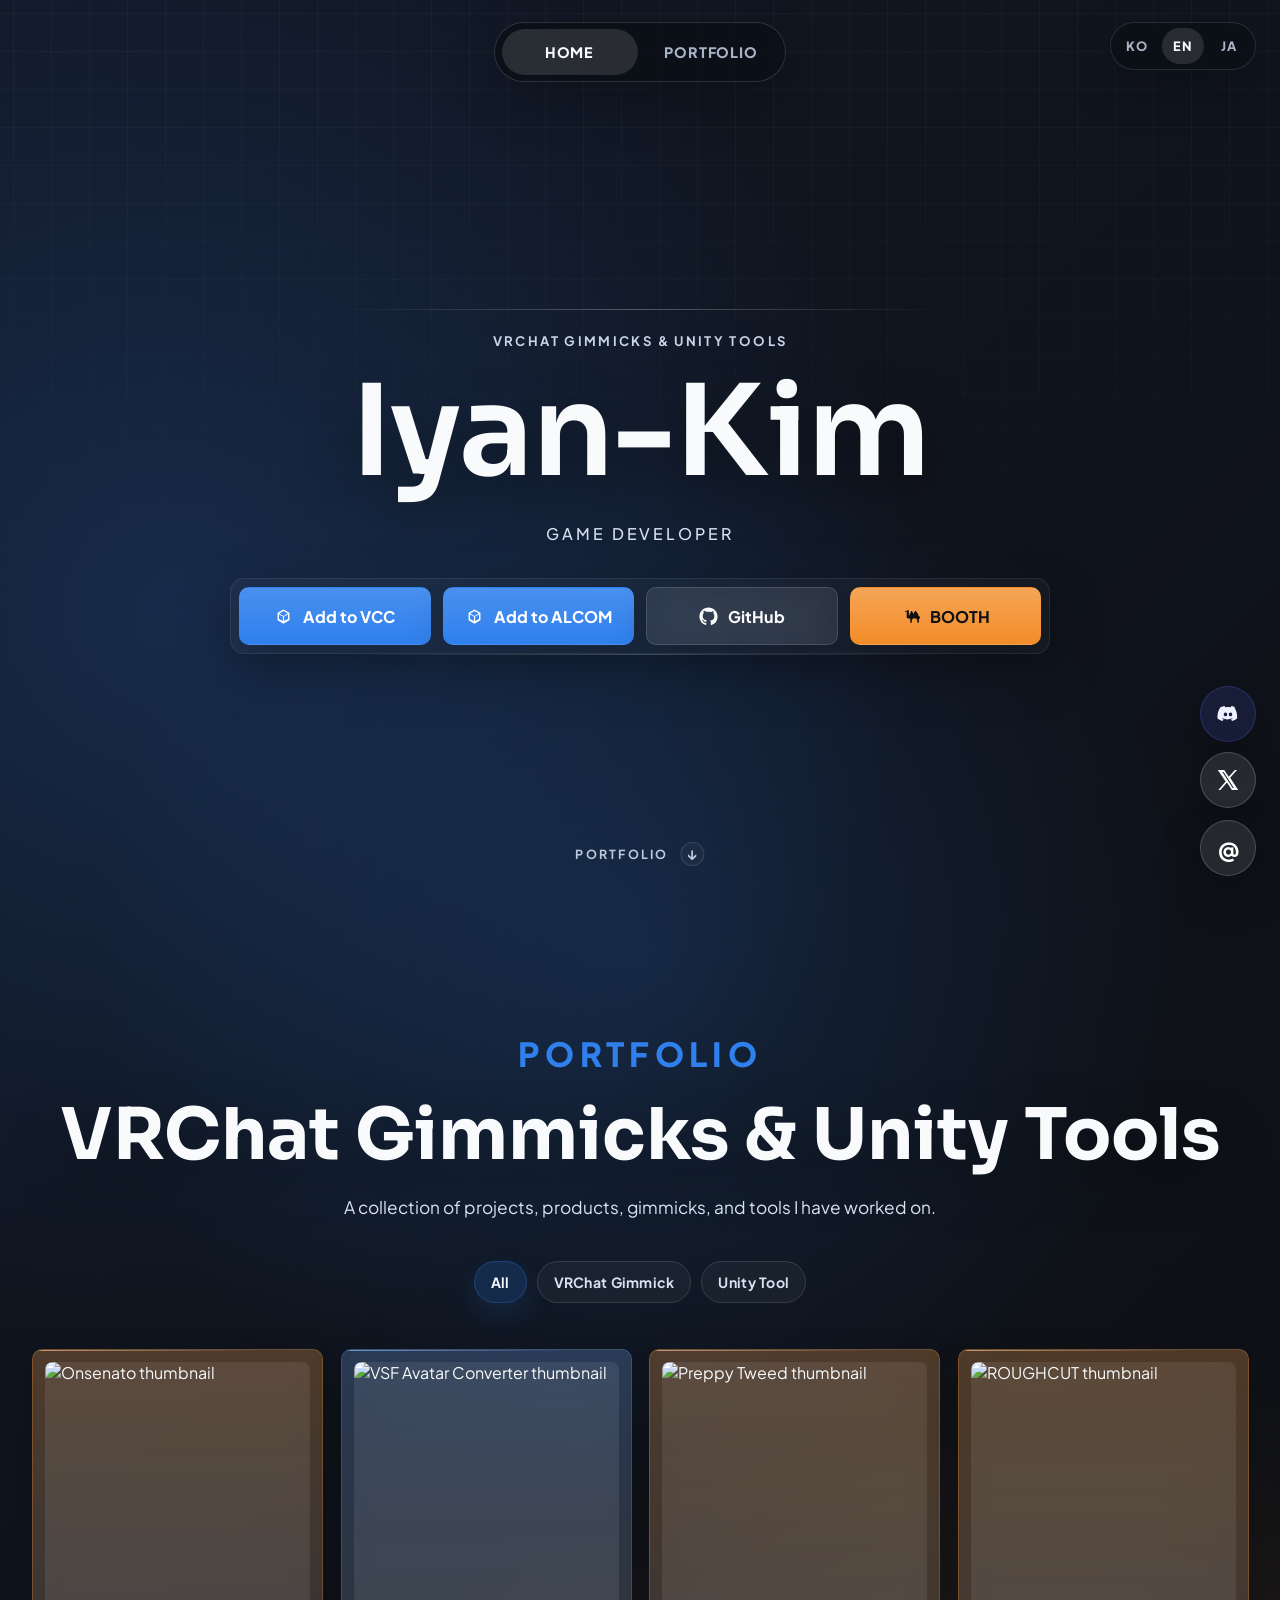
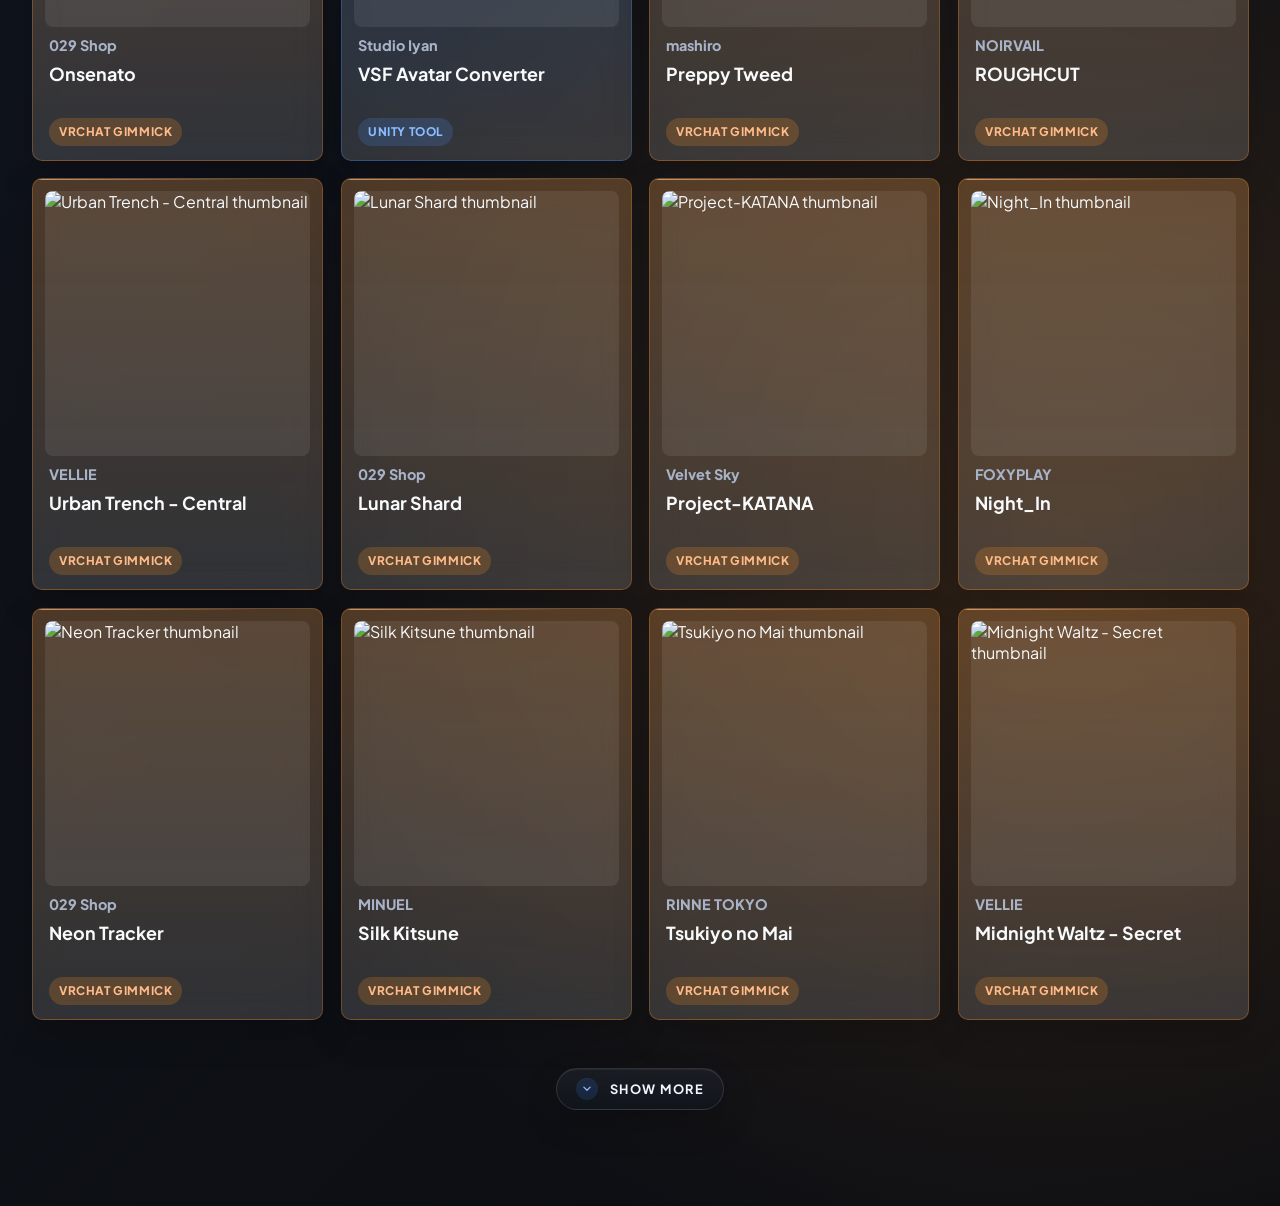
==== commit 0a729e80: "fix" ====
--- a/index.html
+++ b/index.html
@@ -88,23 +88,6 @@
           </a>
         </nav>
 
-        <div class="contact-links" aria-label="Additional contact links">
-          <a class="contact-chip contact-chip--discord" href="https://discord.gg/sEk64xkY" rel="noreferrer"
-            aria-label="Discord" title="Discord">
-            <svg viewBox="0 0 24 24" aria-hidden="true">
-              <path
-                d="M19.54 5.34a16.4 16.4 0 0 0-4.09-1.28.06.06 0 0 0-.07.03c-.18.33-.38.77-.52 1.11a15.2 15.2 0 0 0-5.72 0 11 11 0 0 0-.53-1.11.06.06 0 0 0-.07-.03 16.35 16.35 0 0 0-4.09 1.28.05.05 0 0 0-.03.02C1.84 9.18 1.18 12.9 1.5 16.57a.07.07 0 0 0 .03.05 16.7 16.7 0 0 0 4.91 2.49.06.06 0 0 0 .07-.02c.38-.52.72-1.07 1.01-1.65a.06.06 0 0 0-.03-.08 10.87 10.87 0 0 1-1.55-.74.06.06 0 0 1-.01-.1c.1-.08.2-.15.3-.23a.07.07 0 0 1 .07-.01c3.25 1.48 6.77 1.48 9.98 0a.07.07 0 0 1 .08.01c.1.08.2.16.3.23a.06.06 0 0 1-.01.1c-.49.29-1.01.53-1.56.74a.06.06 0 0 0-.03.08c.29.58.63 1.13 1.01 1.65a.06.06 0 0 0 .07.02 16.65 16.65 0 0 0 4.91-2.49.06.06 0 0 0 .03-.05c.39-4.24-.65-7.93-2.92-11.21a.05.05 0 0 0-.03-.02ZM9.47 14.33c-.95 0-1.72-.87-1.72-1.94s.76-1.94 1.72-1.94c.97 0 1.73.88 1.72 1.94 0 1.07-.76 1.94-1.72 1.94Zm5.06 0c-.95 0-1.72-.87-1.72-1.94s.76-1.94 1.72-1.94c.97 0 1.73.88 1.72 1.94 0 1.07-.75 1.94-1.72 1.94Z" />
-            </svg>
-          </a>
-          <a class="contact-chip contact-chip--x" href="https://x.com/IyanE_VRC_" rel="noreferrer" aria-label="X"
-            title="X">
-            <svg viewBox="0 0 24 24" aria-hidden="true">
-              <path
-                d="M18.9 2H21l-6.87 7.85L22.2 22h-6.31l-4.94-7.45L4.43 22H2.3l7.35-8.39L1.8 2h6.47l4.47 6.82L18.9 2Zm-2.21 18h1.17L7.64 3.9H6.39L16.69 20Z" />
-            </svg>
-          </a>
-        </div>
-
         <a class="scroll-cue" href="#portfolio" aria-label="Go to portfolio section">
           <span data-i18n="home.scrollCue">Portfolio</span>
           <span aria-hidden="true">↓</span>
@@ -134,6 +117,22 @@
           Loading projects...
         </p>
         <div class="product-grid transition-source" id="product-grid" aria-label="Portfolio products"></div>
+        <div class="portfolio-more" id="portfolio-more" hidden>
+          <button class="portfolio-more__button" id="portfolio-toggle" type="button">
+            <span aria-hidden="true">
+              <svg viewBox="0 0 20 20" role="presentation" focusable="false">
+                <path
+                  d="M5.5 7.25 10 11.75l4.5-4.5"
+                  fill="none"
+                  stroke="currentColor"
+                  stroke-linecap="round"
+                  stroke-linejoin="round"
+                  stroke-width="1.8" />
+              </svg>
+            </span>
+            <span id="portfolio-toggle-label">Show More</span>
+          </button>
+        </div>
       </div>
     </section>
 
@@ -169,6 +168,23 @@
       </div>
     </div>
 
+    <div class="contact-links" aria-label="Additional contact links">
+      <a class="contact-chip contact-chip--discord" href="https://discord.gg/sEk64xkY" rel="noreferrer"
+        aria-label="Discord" title="Discord">
+        <svg viewBox="0 0 24 24" aria-hidden="true">
+          <path
+            d="M19.54 5.34a16.4 16.4 0 0 0-4.09-1.28.06.06 0 0 0-.07.03c-.18.33-.38.77-.52 1.11a15.2 15.2 0 0 0-5.72 0 11 11 0 0 0-.53-1.11.06.06 0 0 0-.07-.03 16.35 16.35 0 0 0-4.09 1.28.05.05 0 0 0-.03.02C1.84 9.18 1.18 12.9 1.5 16.57a.07.07 0 0 0 .03.05 16.7 16.7 0 0 0 4.91 2.49.06.06 0 0 0 .07-.02c.38-.52.72-1.07 1.01-1.65a.06.06 0 0 0-.03-.08 10.87 10.87 0 0 1-1.55-.74.06.06 0 0 1-.01-.1c.1-.08.2-.15.3-.23a.07.07 0 0 1 .07-.01c3.25 1.48 6.77 1.48 9.98 0a.07.07 0 0 1 .08.01c.1.08.2.16.3.23a.06.06 0 0 1-.01.1c-.49.29-1.01.53-1.56.74a.06.06 0 0 0-.03.08c.29.58.63 1.13 1.01 1.65a.06.06 0 0 0 .07.02 16.65 16.65 0 0 0 4.91-2.49.06.06 0 0 0 .03-.05c.39-4.24-.65-7.93-2.92-11.21a.05.05 0 0 0-.03-.02ZM9.47 14.33c-.95 0-1.72-.87-1.72-1.94s.76-1.94 1.72-1.94c.97 0 1.73.88 1.72 1.94 0 1.07-.76 1.94-1.72 1.94Zm5.06 0c-.95 0-1.72-.87-1.72-1.94s.76-1.94 1.72-1.94c.97 0 1.73.88 1.72 1.94 0 1.07-.75 1.94-1.72 1.94Z" />
+        </svg>
+      </a>
+      <a class="contact-chip contact-chip--x" href="https://x.com/IyanE_VRC_" rel="noreferrer" aria-label="X"
+        title="X">
+        <svg viewBox="0 0 24 24" aria-hidden="true">
+          <path
+            d="M18.9 2H21l-6.87 7.85L22.2 22h-6.31l-4.94-7.45L4.43 22H2.3l7.35-8.39L1.8 2h6.47l4.47 6.82L18.9 2Zm-2.21 18h1.17L7.64 3.9H6.39L16.69 20Z" />
+        </svg>
+      </a>
+    </div>
+
     <a class="mail-button" href="mailto:yunhyukjeong02@gmail.com" aria-label="Email Yunhyuk Jeong">
       @
     </a>
@@ -176,4 +192,4 @@
   <script type="module" src="./script.js"></script>
 </body>
 
-</html>+</html>
--- a/styles.css
+++ b/styles.css
@@ -294,7 +294,7 @@
   position: fixed;
   right: 24px;
   bottom: 92px;
-  z-index: 2;
+  z-index: 12;
   display: flex;
   flex-direction: column;
   align-items: center;
@@ -472,7 +472,7 @@
   position: fixed;
   right: 24px;
   bottom: 24px;
-  z-index: 2;
+  z-index: 12;
   display: inline-flex;
   width: 56px;
   height: 56px;
@@ -640,6 +640,83 @@
 
 .portfolio-status--error {
   color: #ffb4b4;
+}
+
+.portfolio-more {
+  display: flex;
+  justify-content: center;
+  margin-top: 22px;
+}
+
+.portfolio-more__button {
+  display: inline-flex;
+  min-height: 42px;
+  align-items: center;
+  justify-content: center;
+  gap: 12px;
+  min-width: 168px;
+  padding: 0 18px;
+  border: 1px solid rgba(255, 255, 255, 0.12);
+  border-radius: 999px;
+  background:
+    linear-gradient(180deg, rgba(255, 255, 255, 0.06), rgba(255, 255, 255, 0.02)),
+    rgba(12, 16, 24, 0.74);
+  box-shadow:
+    inset 0 1px 0 rgba(255, 255, 255, 0.05),
+    0 14px 34px rgba(0, 0, 0, 0.18);
+  color: #eff4ff;
+  font: inherit;
+  font-size: 0.8rem;
+  font-weight: 720;
+  letter-spacing: 0.12em;
+  text-transform: uppercase;
+  backdrop-filter: blur(14px);
+  cursor: pointer;
+  transition:
+    background-color 160ms ease,
+    border-color 160ms ease,
+    transform 160ms ease,
+    box-shadow 160ms ease;
+}
+
+.portfolio-more__button:hover {
+  border-color: rgba(47, 128, 237, 0.26);
+  background:
+    linear-gradient(180deg, rgba(47, 128, 237, 0.12), rgba(255, 255, 255, 0.03)),
+    rgba(12, 16, 24, 0.8);
+  transform: translateY(-2px);
+  box-shadow:
+    inset 0 1px 0 rgba(255, 255, 255, 0.05),
+    0 18px 38px rgba(0, 0, 0, 0.22);
+}
+
+.portfolio-more__button:focus-visible {
+  outline: 3px solid rgba(255, 255, 255, 0.28);
+  outline-offset: 3px;
+}
+
+.portfolio-more__button span[aria-hidden="true"] {
+  display: inline-flex;
+  width: 22px;
+  height: 22px;
+  align-items: center;
+  justify-content: center;
+  border-radius: 999px;
+  background: rgba(47, 128, 237, 0.16);
+  color: #8fb9ff;
+  box-shadow: inset 0 1px 0 rgba(255, 255, 255, 0.04);
+  font-size: 1rem;
+  line-height: 1;
+}
+
+.portfolio-more__button span[aria-hidden="true"] svg {
+  width: 14px;
+  height: 14px;
+  transition: transform 180ms ease;
+}
+
+.portfolio-more__button[aria-expanded="true"] span[aria-hidden="true"] svg {
+  transform: rotate(180deg);
 }
 
 .product-grid {
@@ -1122,6 +1199,7 @@
   }
 }
 
+
 @media (max-width: 920px) {
   .link-hub {
     padding-bottom: 36px;
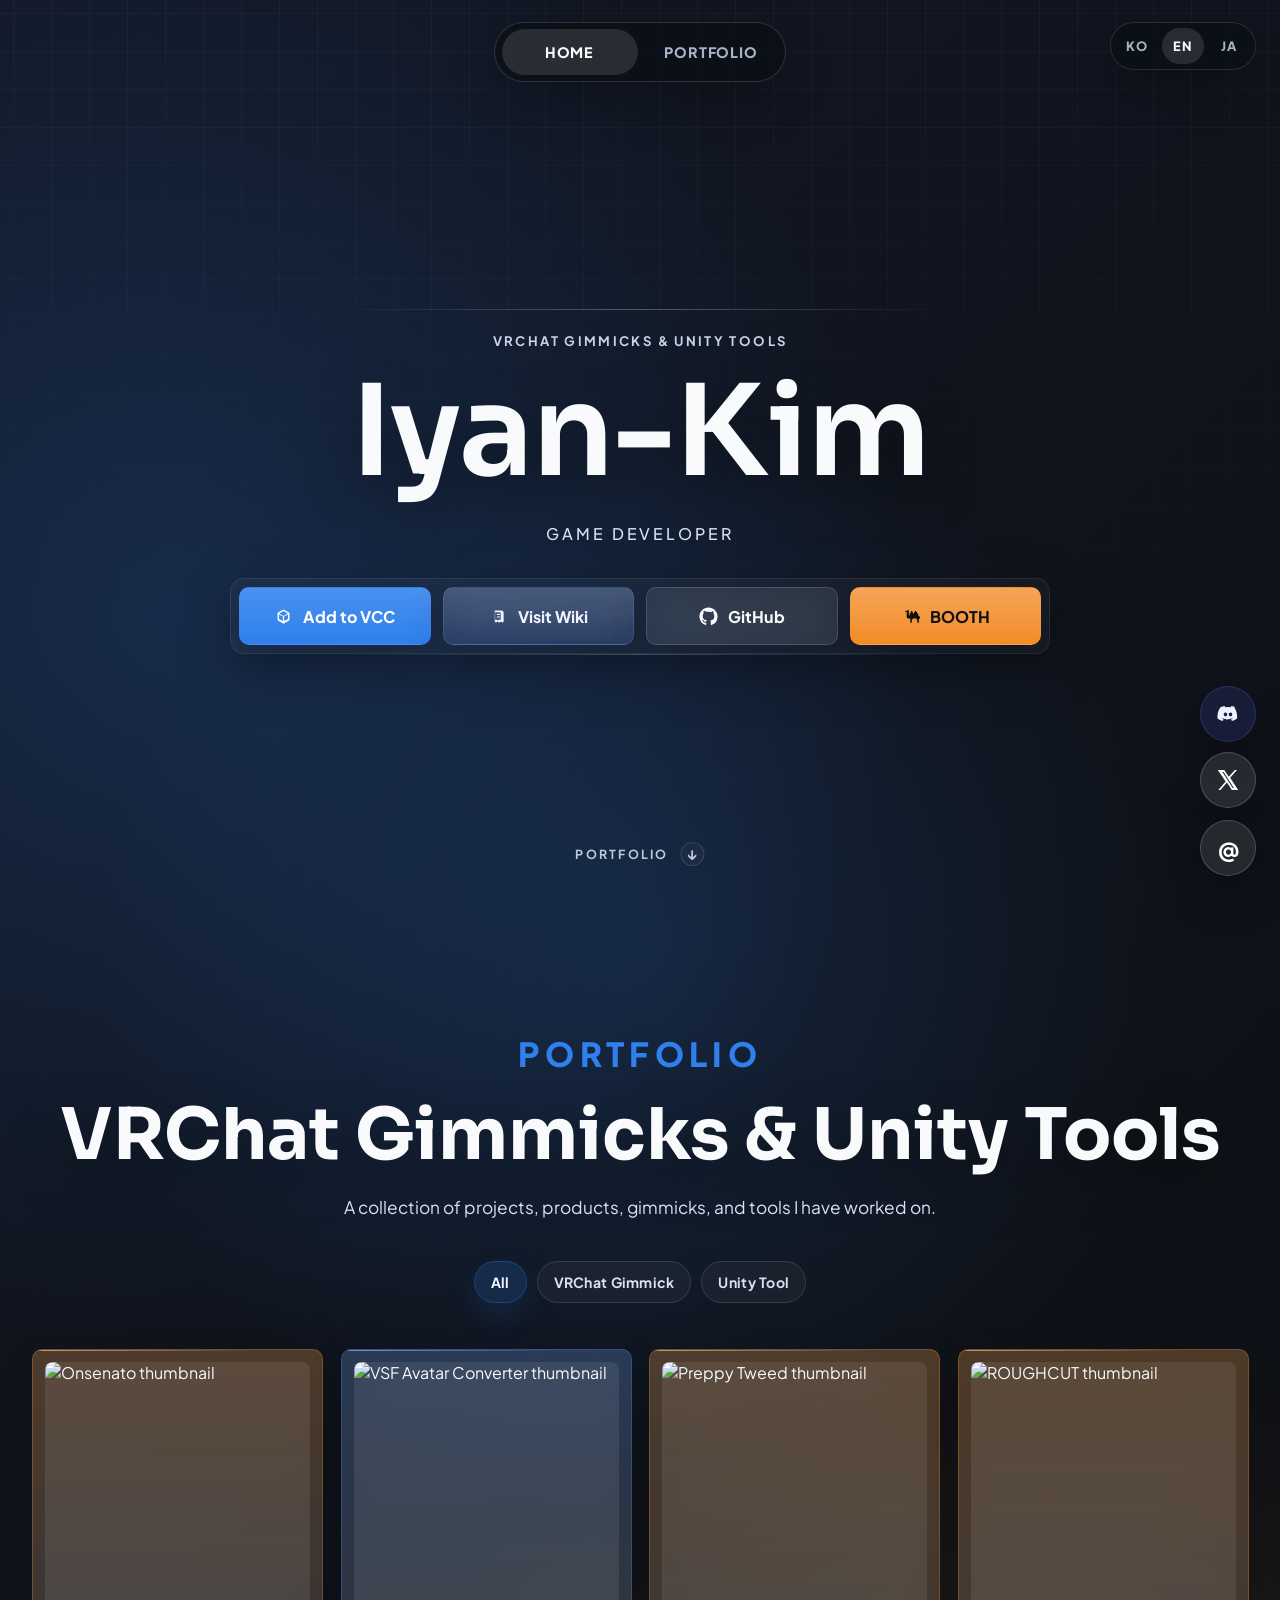
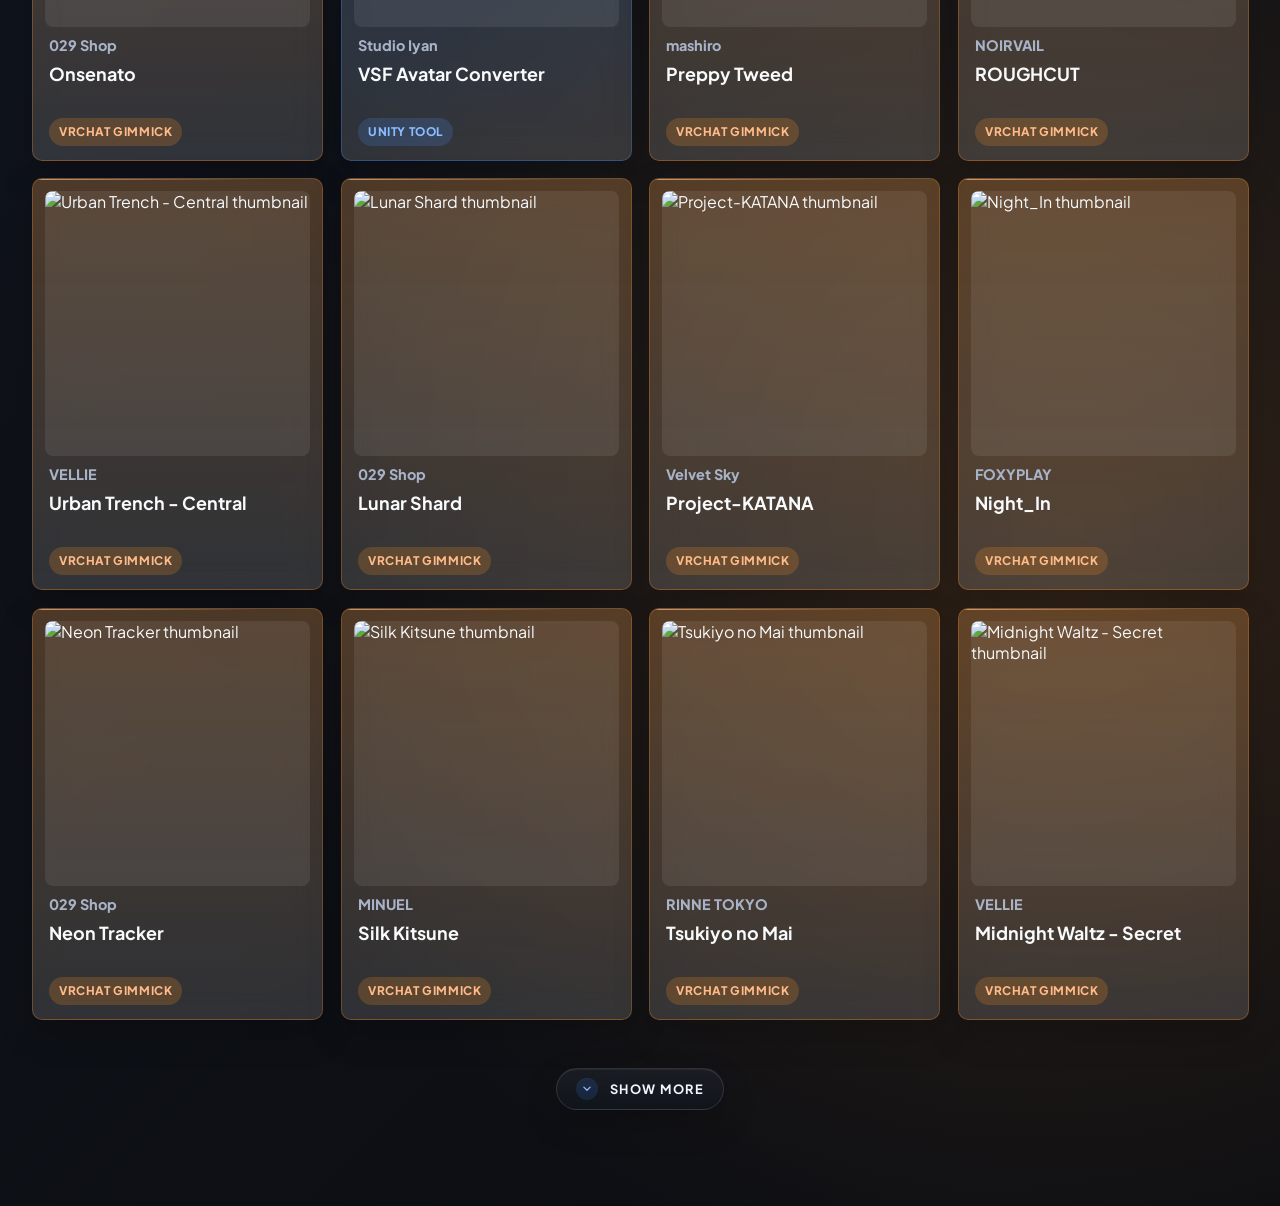
==== commit c7e61f79: "wiki" ====
--- a/index.html
+++ b/index.html
@@ -29,7 +29,7 @@
     href="https://fonts.googleapis.com/css2?family=Plus+Jakarta+Sans:wght@400;500;600;700;800&family=Sora:wght@400;500;600;700;800&display=swap"
     rel="stylesheet" />
   <title>Iyan-Kim | VRChat Gimmicks &amp; Unity Tools</title>
-  <link rel="stylesheet" href="./styles.css" />
+  <link rel="stylesheet" href="./src/css/site.css" />
 </head>
 
 <body>
@@ -64,13 +64,12 @@
             </svg>
             <span data-i18n="home.addVcc">Add to VCC</span>
           </a>
-          <a class="link-button link-button--blue"
-            href="vcc://vpm/addRepo?url=https://raw.githubusercontent.com/Yunhyuk-Jeong/iyan-vpm/main/vpm.json">
+          <a class="link-button link-button--wiki" href="./wiki.html">
             <svg viewBox="0 0 24 24" aria-hidden="true">
               <path
-                d="M12 3 4.5 7.2v9.6L12 21l7.5-4.2V7.2L12 3Zm0 2.18 5.43 3.04L12 11.26 6.57 8.22 12 5.18Zm-5.7 4.15 4.95 2.78v5.73L6.3 15.06V9.33Zm6.45 8.51v-5.73l4.95-2.78v5.73l-4.95 2.78Z" />
+                d="M5.75 4.5h9.8a2.95 2.95 0 0 1 2.95 2.95v10.6a1.45 1.45 0 0 1-2.3 1.17l-1.22-.9-1.22.9a1.45 1.45 0 0 1-1.73 0l-1.23-.9-1.22.9a1.45 1.45 0 0 1-2.3-1.17V4.5Zm2 2v9.92l.56-.42a1.45 1.45 0 0 1 1.73 0l1.21.9 1.22-.9a1.45 1.45 0 0 1 1.73 0l.55.42V7.45a.95.95 0 0 0-.95-.95H7.75Zm2.15 2.15h3.95v1.5H9.9v-1.5Zm0 3.2h3.95v1.5H9.9v-1.5Z" />
             </svg>
-            <span data-i18n="home.addAlcom">Add to ALCOM</span>
+            <span data-i18n="home.addAlcom">Visit Wiki</span>
           </a>
           <a class="link-button" href="https://github.com/Yunhyuk-Jeong" rel="noreferrer">
             <svg viewBox="0 0 24 24" aria-hidden="true">
@@ -189,7 +188,7 @@
       @
     </a>
   </main>
-  <script type="module" src="./script.js"></script>
+  <script type="module" src="./src/js/main.js"></script>
 </body>
 
 </html>
--- a/src/css/site.css
+++ b/src/css/site.css
@@ -0,0 +1,2209 @@
+:root {
+  color-scheme: dark;
+  --bg: #0e1117;
+  --ink: #f8fafc;
+  --muted: #a8b3c7;
+  --line: rgba(255, 255, 255, 0.14);
+  --button: rgba(255, 255, 255, 0.075);
+  --button-hover: rgba(255, 255, 255, 0.12);
+  --blue: #2f80ed;
+  --blue-hover: #1f6fd8;
+  --blue-soft: rgba(47, 128, 237, 0.16);
+  --orange: #f28c28;
+  --orange-hover: #d97706;
+  --orange-soft: rgba(242, 140, 40, 0.14);
+  --shadow: 0 24px 72px rgba(0, 0, 0, 0.36);
+  font-family:
+    "Plus Jakarta Sans", "Segoe UI Variable Display", Inter, ui-sans-serif,
+    system-ui, -apple-system, BlinkMacSystemFont, "Segoe UI", sans-serif;
+}
+
+@view-transition {
+  navigation: auto;
+}
+
+* {
+  box-sizing: border-box;
+}
+
+html,
+body {
+  min-height: 100%;
+}
+
+html {
+  scroll-behavior: smooth;
+}
+
+body {
+  margin: 0;
+  min-width: 320px;
+  overflow-x: hidden;
+  background:
+    radial-gradient(circle at 50% 34%, rgba(47, 128, 237, 0.16), transparent 28%),
+    radial-gradient(circle at 14% 22%, rgba(47, 128, 237, 0.2), transparent 30%),
+    radial-gradient(circle at 84% 76%, rgba(242, 140, 40, 0.16), transparent 34%),
+    linear-gradient(135deg, #121826 0%, var(--bg) 56%, #0b0d12 100%);
+  color: var(--ink);
+}
+
+body.portfolio-page {
+  overflow: auto;
+}
+
+body::before {
+  content: "";
+  position: fixed;
+  inset: 0;
+  pointer-events: none;
+  background-image:
+    linear-gradient(rgba(255, 255, 255, 0.045) 1px, transparent 1px),
+    linear-gradient(90deg, rgba(255, 255, 255, 0.045) 1px, transparent 1px);
+  background-position: center;
+  background-size: 38px 38px;
+  mask-image: linear-gradient(to bottom, rgba(0, 0, 0, 0.74), transparent 78%);
+}
+
+a {
+  color: inherit;
+  text-decoration: none;
+}
+
+.top-tabs {
+  --tab-indicator-width: 136px;
+  --tab-indicator-x: 6px;
+  position: fixed;
+  top: 22px;
+  left: 50%;
+  z-index: 3;
+  display: inline-flex;
+  gap: 6px;
+  padding: 6px;
+  border: 1px solid var(--line);
+  border-radius: 999px;
+  background: rgba(11, 14, 20, 0.72);
+  box-shadow: 0 18px 48px rgba(0, 0, 0, 0.24);
+  backdrop-filter: blur(18px);
+  transform: translateX(-50%);
+  view-transition-name: top-tabs;
+}
+
+.top-tabs::before {
+  content: "";
+  position: absolute;
+  top: 6px;
+  left: 0;
+  z-index: -1;
+  width: var(--tab-indicator-width);
+  height: calc(100% - 12px);
+  border-radius: 999px;
+  background: rgba(255, 255, 255, 0.12);
+  transform: translateX(var(--tab-indicator-x));
+  transition:
+    width 260ms cubic-bezier(0.22, 1, 0.36, 1),
+    transform 260ms cubic-bezier(0.22, 1, 0.36, 1);
+}
+
+.page--home .transition-source {
+  view-transition-name: action-stage;
+}
+
+.top-tab {
+  display: inline-flex;
+  min-width: 136px;
+  min-height: 46px;
+  align-items: center;
+  justify-content: center;
+  border-radius: 999px;
+  color: var(--muted);
+  font-size: 0.9rem;
+  font-weight: 780;
+  letter-spacing: 0.06em;
+  padding: 0 18px;
+  white-space: nowrap;
+  transition:
+    background-color 160ms ease,
+    color 160ms ease,
+    transform 160ms ease;
+}
+
+.top-tab:hover {
+  color: var(--ink);
+}
+
+.top-tab:focus-visible {
+  outline: 3px solid rgba(255, 255, 255, 0.32);
+  outline-offset: 3px;
+}
+
+.top-tab--active {
+  color: var(--ink);
+}
+
+.language-switcher {
+  position: fixed;
+  top: 22px;
+  right: 24px;
+  z-index: 4;
+  display: inline-flex;
+  gap: 4px;
+  padding: 5px;
+  border: 1px solid rgba(255, 255, 255, 0.12);
+  border-radius: 999px;
+  background: rgba(11, 14, 20, 0.72);
+  box-shadow: 0 18px 48px rgba(0, 0, 0, 0.24);
+  backdrop-filter: blur(18px);
+}
+
+.language-switcher__button {
+  display: inline-flex;
+  min-width: 42px;
+  min-height: 36px;
+  align-items: center;
+  justify-content: center;
+  border: 0;
+  border-radius: 999px;
+  background: transparent;
+  color: var(--muted);
+  font: inherit;
+  font-size: 0.8rem;
+  font-weight: 780;
+  letter-spacing: 0.08em;
+  cursor: pointer;
+  transition:
+    background-color 160ms ease,
+    color 160ms ease,
+    transform 160ms ease;
+}
+
+.language-switcher__button:hover {
+  color: var(--ink);
+}
+
+.language-switcher__button:focus-visible {
+  outline: 3px solid rgba(255, 255, 255, 0.3);
+  outline-offset: 2px;
+}
+
+.language-switcher__button--active {
+  background: rgba(255, 255, 255, 0.12);
+  color: var(--ink);
+}
+
+.page {
+  display: grid;
+  min-height: 100dvh;
+  padding: 96px 32px 32px;
+  place-items: center;
+}
+
+.page--home {
+  position: relative;
+  min-height: 100dvh;
+  grid-template-rows: 1fr auto 1fr;
+}
+
+.link-hub {
+  z-index: 1;
+  display: grid;
+  grid-row: 2;
+  width: min(100%, 980px);
+  justify-items: center;
+  gap: 0;
+  padding: 40px 0;
+  text-align: center;
+}
+
+.link-hub::before,
+.link-hub::after {
+  content: "";
+  width: min(100%, 620px);
+  height: 1px;
+  background: linear-gradient(90deg, transparent, rgba(255, 255, 255, 0.28), transparent);
+}
+
+.link-hub::before {
+  margin-bottom: 22px;
+}
+
+.home-kicker {
+  margin: 0 0 28px;
+  color: #c9d4e8;
+  font-size: 0.82rem;
+  font-weight: 700;
+  letter-spacing: 0.18em;
+  text-transform: uppercase;
+}
+
+h1 {
+  display: flex;
+  max-width: 100%;
+  align-items: baseline;
+  justify-content: center;
+  gap: 0.24em;
+  margin: 0;
+  color: var(--ink);
+  font-family: "Sora", "Plus Jakarta Sans", "Segoe UI Variable Display", Inter, ui-sans-serif,
+    system-ui, sans-serif;
+  font-size: 4.7rem;
+  font-weight: 700;
+  letter-spacing: 0;
+  line-height: 1;
+  text-shadow: 0 18px 54px rgba(0, 0, 0, 0.34);
+  white-space: nowrap;
+}
+
+.link-hub h1 {
+  font-family: "Sora", "Plus Jakarta Sans", "Segoe UI Variable Display", "Segoe UI",
+    ui-sans-serif, system-ui, sans-serif;
+  font-size: 7.9rem;
+  font-weight: 620;
+  letter-spacing: -0.01em;
+  line-height: 0.94;
+  transform: translateY(-4px);
+}
+
+.slash {
+  color: var(--muted);
+  font-weight: 420;
+}
+
+.role {
+  margin: 28px 0 34px;
+  color: #d9e2f3;
+  font-size: 1rem;
+  font-weight: 500;
+  letter-spacing: 0.18em;
+  text-transform: uppercase;
+}
+
+.link-grid {
+  display: grid;
+  width: min(100%, 820px);
+  grid-template-columns: repeat(4, minmax(0, 1fr));
+  gap: 12px;
+  padding: 8px;
+  border: 1px solid rgba(255, 255, 255, 0.08);
+  border-radius: 14px;
+  background: rgba(255, 255, 255, 0.035);
+  box-shadow: 0 18px 56px rgba(0, 0, 0, 0.22);
+  backdrop-filter: blur(18px);
+}
+
+.contact-links {
+  position: fixed;
+  right: 24px;
+  bottom: 92px;
+  z-index: 12;
+  display: flex;
+  flex-direction: column;
+  align-items: center;
+  justify-content: flex-end;
+  gap: 10px;
+}
+
+.contact-chip {
+  display: inline-flex;
+  width: 56px;
+  height: 56px;
+  align-items: center;
+  justify-content: center;
+  border: 1px solid rgba(255, 255, 255, 0.18);
+  border-radius: 999px;
+  background: rgba(255, 255, 255, 0.1);
+  box-shadow: 0 18px 44px rgba(0, 0, 0, 0.28);
+  color: #ffffff;
+  transition:
+    background-color 160ms ease,
+    border-color 160ms ease,
+    transform 160ms ease;
+}
+
+.contact-chip:hover {
+  transform: translateY(-2px);
+}
+
+.contact-chip:focus-visible {
+  outline: 3px solid rgba(255, 255, 255, 0.32);
+  outline-offset: 3px;
+}
+
+.contact-chip--discord {
+  border-color: rgba(88, 101, 242, 0.26);
+  background: rgba(88, 101, 242, 0.14);
+  color: #eef1ff;
+}
+
+.contact-chip--discord:hover {
+  background: #5865f2;
+  border-color: transparent;
+  box-shadow: 0 18px 44px rgba(88, 101, 242, 0.28);
+}
+
+.contact-chip--x:hover {
+  background: rgba(255, 255, 255, 0.18);
+  border-color: rgba(255, 255, 255, 0.28);
+}
+
+.contact-chip svg {
+  width: 24px;
+  height: 24px;
+  fill: currentColor;
+}
+
+.scroll-cue {
+  position: absolute;
+  left: 50%;
+  bottom: 34px;
+  display: inline-flex;
+  align-items: center;
+  gap: 12px;
+  color: #d7e0ef;
+  font-size: 0.78rem;
+  font-weight: 700;
+  letter-spacing: 0.18em;
+  text-transform: uppercase;
+  opacity: 0.88;
+  transform: translateX(-50%);
+  transition:
+    color 160ms ease,
+    opacity 160ms ease,
+    transform 160ms ease;
+}
+
+.scroll-cue:hover {
+  color: #ffffff;
+  opacity: 1;
+  transform: translateX(-50%) translateY(2px);
+}
+
+.scroll-cue:focus-visible {
+  outline: 3px solid rgba(255, 255, 255, 0.32);
+  outline-offset: 6px;
+  border-radius: 999px;
+}
+
+.scroll-cue span:last-child {
+  display: inline-flex;
+  width: 24px;
+  height: 24px;
+  align-items: center;
+  justify-content: center;
+  border: 1px solid rgba(255, 255, 255, 0.14);
+  border-radius: 999px;
+  background: rgba(255, 255, 255, 0.04);
+  font-size: 0.95rem;
+  line-height: 1;
+}
+
+.link-button {
+  display: inline-flex;
+  min-height: 58px;
+  align-items: center;
+  justify-content: center;
+  gap: 10px;
+  border: 1px solid var(--line);
+  border-radius: 10px;
+  background: var(--button);
+  box-shadow: 0 14px 36px rgba(0, 0, 0, 0.18);
+  color: var(--ink);
+  font-size: 1rem;
+  font-weight: 740;
+  letter-spacing: 0;
+  padding: 0 16px;
+  backdrop-filter: blur(16px);
+  transition:
+    background-color 160ms ease,
+    border-color 160ms ease,
+    color 160ms ease,
+    transform 160ms ease,
+    box-shadow 160ms ease;
+}
+
+.link-button svg {
+  width: 19px;
+  height: 19px;
+  flex: 0 0 auto;
+  fill: currentColor;
+}
+
+.link-button:hover {
+  background: var(--button-hover);
+  border-color: rgba(255, 255, 255, 0.24);
+  box-shadow: var(--shadow);
+  transform: translateY(-2px);
+}
+
+.link-button:focus-visible {
+  outline: 3px solid rgba(255, 255, 255, 0.32);
+  outline-offset: 3px;
+}
+
+.link-button--blue {
+  border-color: transparent;
+  background:
+    linear-gradient(180deg, rgba(255, 255, 255, 0.13), transparent),
+    var(--blue);
+  color: #ffffff;
+}
+
+.link-button--blue:hover {
+  background: var(--blue-hover);
+  border-color: transparent;
+  box-shadow: 0 18px 44px rgba(47, 128, 237, 0.28);
+}
+
+.link-button--wiki {
+  border-color: rgba(121, 166, 255, 0.22);
+  background:
+    linear-gradient(180deg, rgba(255, 255, 255, 0.14), transparent),
+    rgba(77, 114, 197, 0.24);
+  color: #eef3ff;
+}
+
+.link-button--wiki:hover {
+  background:
+    linear-gradient(180deg, rgba(255, 255, 255, 0.16), transparent),
+    rgba(77, 114, 197, 0.38);
+  border-color: rgba(141, 182, 255, 0.34);
+  box-shadow: 0 18px 44px rgba(77, 114, 197, 0.24);
+}
+
+.link-button--booth {
+  border-color: transparent;
+  background:
+    linear-gradient(180deg, rgba(255, 255, 255, 0.22), transparent),
+    var(--orange);
+  color: #111111;
+}
+
+.link-button--booth:hover {
+  background: var(--orange-hover);
+  border-color: transparent;
+  box-shadow: 0 18px 44px rgba(242, 140, 40, 0.28);
+  color: #ffffff;
+}
+
+.mail-button {
+  position: fixed;
+  right: 24px;
+  bottom: 24px;
+  z-index: 12;
+  display: inline-flex;
+  width: 56px;
+  height: 56px;
+  align-items: center;
+  justify-content: center;
+  border: 1px solid rgba(255, 255, 255, 0.18);
+  border-radius: 999px;
+  background: rgba(255, 255, 255, 0.1);
+  box-shadow: 0 18px 44px rgba(0, 0, 0, 0.28);
+  color: #ffffff;
+  font-size: 1.42rem;
+  font-weight: 780;
+  line-height: 1;
+  backdrop-filter: blur(16px);
+  transition:
+    background-color 160ms ease,
+    border-color 160ms ease,
+    transform 160ms ease,
+    box-shadow 160ms ease;
+}
+
+.mail-button:hover {
+  background: var(--blue);
+  border-color: transparent;
+  box-shadow: 0 18px 44px rgba(47, 128, 237, 0.28);
+  transform: translateY(-2px);
+}
+
+.mail-button:focus-visible {
+  outline: 3px solid rgba(255, 255, 255, 0.32);
+  outline-offset: 3px;
+}
+
+.wiki-body {
+  min-width: 320px;
+}
+
+.wiki-shell {
+  display: grid;
+  min-height: 100dvh;
+  grid-template-columns: minmax(260px, 300px) minmax(0, 1fr);
+}
+
+.wiki-sidebar {
+  position: sticky;
+  top: 0;
+  display: grid;
+  align-content: start;
+  gap: 26px;
+  height: 100dvh;
+  padding: 28px 22px 28px 28px;
+  border-right: 1px solid rgba(255, 255, 255, 0.08);
+  background: rgba(9, 12, 18, 0.74);
+  backdrop-filter: blur(20px);
+}
+
+.wiki-sidebar__brand {
+  display: grid;
+  gap: 12px;
+}
+
+.wiki-sidebar__eyebrow {
+  margin: 0;
+  color: #8fb9ff;
+  font-size: 0.76rem;
+  font-weight: 800;
+  letter-spacing: 0.18em;
+  text-transform: uppercase;
+}
+
+.wiki-sidebar__title {
+  margin: 0;
+  font-family: "Sora", "Plus Jakarta Sans", "Segoe UI Variable Display", Inter, ui-sans-serif, system-ui, sans-serif;
+  font-size: 1.9rem;
+  line-height: 1.06;
+}
+
+.wiki-sidebar__copy {
+  margin: 0;
+  color: #c3cfdf;
+  font-size: 0.93rem;
+  line-height: 1.7;
+}
+
+.wiki-home-link {
+  display: inline-flex;
+  width: fit-content;
+  min-height: 38px;
+  align-items: center;
+  justify-content: center;
+  padding: 0 14px;
+  border: 1px solid rgba(255, 255, 255, 0.12);
+  border-radius: 999px;
+  background: rgba(255, 255, 255, 0.04);
+  color: #e7eefb;
+  font-size: 0.8rem;
+  font-weight: 700;
+  letter-spacing: 0.08em;
+  text-transform: uppercase;
+  transition:
+    background-color 160ms ease,
+    border-color 160ms ease,
+    transform 160ms ease;
+}
+
+.wiki-home-link:hover {
+  background: rgba(255, 255, 255, 0.08);
+  border-color: rgba(255, 255, 255, 0.2);
+  transform: translateY(-1px);
+}
+
+.wiki-home-link:focus-visible {
+  outline: 3px solid rgba(255, 255, 255, 0.28);
+  outline-offset: 3px;
+}
+
+.wiki-nav {
+  display: grid;
+  gap: 8px;
+}
+
+.wiki-nav__group {
+  display: grid;
+  gap: 8px;
+}
+
+.wiki-nav__label {
+  margin: 0 0 6px;
+  color: var(--muted);
+  font-size: 0.76rem;
+  font-weight: 700;
+  letter-spacing: 0.16em;
+  text-transform: uppercase;
+}
+
+.wiki-nav__button {
+  display: inline-flex;
+  width: 100%;
+  min-height: 48px;
+  align-items: center;
+  justify-content: flex-start;
+  padding: 0 14px;
+  border: 1px solid rgba(255, 255, 255, 0.1);
+  border-radius: 12px;
+  background: rgba(255, 255, 255, 0.03);
+  color: #d9e2f3;
+  font: inherit;
+  font-size: 0.94rem;
+  font-weight: 650;
+  text-align: left;
+  cursor: pointer;
+  transition:
+    background-color 160ms ease,
+    border-color 160ms ease,
+    color 160ms ease,
+    transform 160ms ease,
+    box-shadow 160ms ease;
+}
+
+.wiki-nav__button:hover {
+  background: rgba(255, 255, 255, 0.06);
+  border-color: rgba(255, 255, 255, 0.18);
+  color: #ffffff;
+  transform: translateX(2px);
+}
+
+.wiki-nav__button:focus-visible {
+  outline: 3px solid rgba(255, 255, 255, 0.28);
+  outline-offset: 3px;
+}
+
+.wiki-nav__button--group {
+  position: relative;
+  padding-right: 40px;
+}
+
+.wiki-nav__button--group::after {
+  content: "";
+  position: absolute;
+  top: 50%;
+  right: 16px;
+  width: 9px;
+  height: 9px;
+  border-right: 1.6px solid currentColor;
+  border-bottom: 1.6px solid currentColor;
+  transform: translateY(-62%) rotate(45deg);
+  transition: transform 180ms ease;
+}
+
+.wiki-nav__button--group[aria-expanded="true"]::after {
+  transform: translateY(-38%) rotate(225deg);
+}
+
+.wiki-nav__button--active {
+  border-color: rgba(47, 128, 237, 0.24);
+  background: rgba(47, 128, 237, 0.16);
+  color: #f4f8ff;
+  box-shadow: 0 12px 28px rgba(47, 128, 237, 0.14);
+}
+
+.wiki-nav__subgroup {
+  display: grid;
+  gap: 6px;
+  padding-left: 10px;
+}
+
+.wiki-nav__subgroup[hidden] {
+  display: none !important;
+}
+
+.wiki-nav__subbutton {
+  display: inline-flex;
+  width: 100%;
+  min-height: 40px;
+  align-items: center;
+  justify-content: flex-start;
+  padding: 0 14px;
+  border: 1px solid rgba(255, 255, 255, 0.08);
+  border-radius: 10px;
+  background: rgba(255, 255, 255, 0.025);
+  color: #c7d4e9;
+  font: inherit;
+  font-size: 0.86rem;
+  font-weight: 600;
+  text-align: left;
+  cursor: pointer;
+  transition:
+    background-color 160ms ease,
+    border-color 160ms ease,
+    color 160ms ease,
+    transform 160ms ease;
+}
+
+.wiki-nav__subbutton:hover {
+  background: rgba(255, 255, 255, 0.055);
+  border-color: rgba(255, 255, 255, 0.14);
+  color: #ffffff;
+  transform: translateX(2px);
+}
+
+.wiki-nav__subbutton:focus-visible {
+  outline: 3px solid rgba(255, 255, 255, 0.24);
+  outline-offset: 3px;
+}
+
+.wiki-nav__subbutton--active {
+  border-color: rgba(47, 128, 237, 0.22);
+  background: rgba(47, 128, 237, 0.12);
+  color: #f4f8ff;
+  box-shadow: 0 10px 24px rgba(47, 128, 237, 0.1);
+}
+
+.wiki-main {
+  display: grid;
+  justify-content: center;
+  padding: 34px 36px 48px;
+}
+
+.wiki-article {
+  display: grid;
+  align-content: start;
+  gap: 26px;
+  width: min(100%, 1120px);
+  justify-self: center;
+}
+
+.wiki-panel {
+  display: none;
+  gap: 22px;
+}
+
+.wiki-panel.is-active {
+  display: grid;
+}
+
+.wiki-markdown {
+  display: grid;
+  gap: 22px;
+}
+
+.wiki-markdown h1,
+.wiki-markdown h2,
+.wiki-markdown h3 {
+  margin: 0;
+  font-family: "Sora", "Plus Jakarta Sans", "Segoe UI Variable Display", Inter, ui-sans-serif, system-ui, sans-serif;
+}
+
+.wiki-markdown h1 {
+  font-size: clamp(2.2rem, 5vw, 4.2rem);
+  line-height: 0.98;
+}
+
+.wiki-markdown h2 {
+  margin-top: 8px;
+  color: #eff4ff;
+  font-size: 1.28rem;
+  line-height: 1.2;
+}
+
+.wiki-markdown h3 {
+  color: #e8eef9;
+  font-size: 1.02rem;
+  line-height: 1.24;
+}
+
+.wiki-markdown p,
+.wiki-markdown li {
+  color: #d6deec;
+  font-size: 0.98rem;
+  line-height: 1.8;
+}
+
+.wiki-markdown p {
+  margin: 0;
+}
+
+.wiki-markdown ul,
+.wiki-markdown ol {
+  display: grid;
+  gap: 10px;
+  margin: 0;
+  padding-left: 20px;
+}
+
+.wiki-markdown li {
+  padding-left: 2px;
+}
+
+.wiki-markdown a {
+  color: #9ec2ff;
+  text-decoration: underline;
+  text-decoration-color: rgba(158, 194, 255, 0.4);
+  text-underline-offset: 3px;
+}
+
+.wiki-markdown strong {
+  color: #f4f8ff;
+}
+
+.wiki-markdown code {
+  padding: 0.1em 0.42em;
+  border: 1px solid rgba(255, 255, 255, 0.1);
+  border-radius: 7px;
+  background: rgba(255, 255, 255, 0.06);
+  color: #f4f8ff;
+  font-family: "Cascadia Code", "Consolas", "SFMono-Regular", Menlo, monospace;
+  font-size: 0.92em;
+}
+
+.wiki-markdown pre {
+  margin: 0;
+  padding: 16px 18px;
+  border: 1px solid rgba(255, 255, 255, 0.1);
+  border-radius: 16px;
+  background: rgba(12, 16, 24, 0.78);
+  overflow-x: auto;
+}
+
+.wiki-markdown pre code {
+  padding: 0;
+  border: 0;
+  background: transparent;
+}
+
+.wiki-panel__header {
+  display: grid;
+  gap: 10px;
+}
+
+.wiki-panel__eyebrow {
+  margin: 0;
+  color: #8fb9ff;
+  font-size: 0.76rem;
+  font-weight: 800;
+  letter-spacing: 0.16em;
+  text-transform: uppercase;
+}
+
+.wiki-panel__title {
+  margin: 0;
+  font-family: "Sora", "Plus Jakarta Sans", "Segoe UI Variable Display", Inter, ui-sans-serif, system-ui, sans-serif;
+  font-size: clamp(2.2rem, 5vw, 4.2rem);
+  line-height: 0.98;
+}
+
+.wiki-panel__copy {
+  max-width: 760px;
+  margin: 0;
+  color: #d5deee;
+  font-size: 1.02rem;
+  line-height: 1.8;
+}
+
+.wiki-card {
+  display: grid;
+  gap: 16px;
+  padding: 22px;
+  border: 1px solid rgba(255, 255, 255, 0.1);
+  border-radius: 18px;
+  background:
+    linear-gradient(180deg, rgba(255, 255, 255, 0.06), rgba(255, 255, 255, 0.02)),
+    rgba(12, 16, 24, 0.66);
+  box-shadow: 0 22px 54px rgba(0, 0, 0, 0.22);
+  backdrop-filter: blur(16px);
+}
+
+.wiki-card--media,
+.wiki-card--section {
+  gap: 18px;
+}
+
+.wiki-lead {
+  display: grid;
+  gap: 20px;
+}
+
+.wiki-lead--with-media {
+  grid-template-columns: minmax(260px, 380px) minmax(0, 1fr);
+  align-items: start;
+}
+
+.wiki-lead--wide-media {
+  grid-template-columns: minmax(360px, 520px) minmax(0, 1fr);
+}
+
+.wiki-lead__media,
+.wiki-lead__content {
+  min-width: 0;
+}
+
+.wiki-lead__media .wiki-media {
+  max-width: 380px;
+}
+
+.wiki-lead--wide-media .wiki-lead__media .wiki-media {
+  max-width: 520px;
+}
+
+.wiki-lead__content {
+  display: grid;
+  gap: 18px;
+}
+
+.wiki-card__title {
+  margin: 0;
+  font-size: 1.08rem;
+  font-weight: 760;
+}
+
+.wiki-card__body {
+  margin: 0;
+  color: #d6deec;
+  font-size: 0.98rem;
+  line-height: 1.8;
+  white-space: pre-line;
+}
+
+.wiki-panel__copy code,
+.wiki-card__body code,
+.wiki-list code,
+.wiki-entry__body code,
+.wiki-media__caption code {
+  display: inline;
+  padding: 0.12em 0.42em;
+  border: 1px solid rgba(255, 255, 255, 0.12);
+  border-radius: 8px;
+  background: rgba(255, 255, 255, 0.07);
+  color: #f4f8ff;
+  font-family: "Cascadia Code", "Consolas", "SFMono-Regular", Menlo, monospace;
+  font-size: 0.92em;
+  line-height: 1.35;
+  white-space: normal;
+  word-break: keep-all;
+}
+
+.wiki-media {
+  overflow: hidden;
+  border: 1px solid rgba(255, 255, 255, 0.08);
+  border-radius: 16px;
+  background: rgba(255, 255, 255, 0.035);
+  box-shadow:
+    inset 0 1px 0 rgba(255, 255, 255, 0.04),
+    0 16px 34px rgba(0, 0, 0, 0.18);
+}
+
+.wiki-media img {
+  display: block;
+  width: 100%;
+  height: auto;
+}
+
+.wiki-media--landscape {
+  border-radius: 18px;
+}
+
+.wiki-media__caption {
+  margin: -2px 0 0;
+  color: var(--muted);
+  font-size: 0.88rem;
+  line-height: 1.7;
+}
+
+.wiki-section {
+  display: grid;
+  gap: 16px;
+}
+
+.wiki-section__title {
+  margin: 0;
+  color: #f4f8ff;
+  font-size: 1.12rem;
+  font-weight: 780;
+  line-height: 1.28;
+}
+
+.wiki-entry-list {
+  display: grid;
+  gap: 14px;
+}
+
+.wiki-entry {
+  display: grid;
+  gap: 8px;
+  padding-top: 2px;
+}
+
+.wiki-entry + .wiki-entry {
+  padding-top: 14px;
+  border-top: 1px solid rgba(255, 255, 255, 0.08);
+}
+
+.wiki-entry__title {
+  margin: 0;
+  color: #eff4ff;
+  font-size: 0.98rem;
+  font-weight: 730;
+  line-height: 1.4;
+}
+
+.wiki-entry__body {
+  margin: 0;
+  color: #d6deec;
+  font-size: 0.95rem;
+  line-height: 1.8;
+  white-space: pre-line;
+}
+
+.wiki-card--cta {
+  padding: 0;
+  overflow: hidden;
+}
+
+.wiki-cta {
+  display: grid;
+  grid-template-columns: minmax(0, 1fr) auto;
+  gap: 18px;
+  align-items: center;
+  padding: 22px;
+}
+
+.wiki-cta__copy {
+  display: grid;
+  gap: 10px;
+  min-width: 0;
+}
+
+.wiki-cta__button {
+  min-width: 188px;
+}
+
+.wiki-list {
+  display: grid;
+  gap: 12px;
+  margin: 0;
+  padding: 0;
+  list-style: none;
+}
+
+.wiki-list--ordered {
+  padding-left: 20px;
+  list-style: decimal;
+}
+
+.wiki-list--ordered li {
+  padding-left: 0;
+}
+
+.wiki-list li {
+  display: list-item;
+  padding-left: 18px;
+  position: relative;
+  color: #d6deec;
+  line-height: 1.75;
+}
+
+.wiki-list li::before {
+  content: "";
+  position: absolute;
+  top: 0.8em;
+  left: 0;
+  width: 7px;
+  height: 7px;
+  border-radius: 999px;
+  background: rgba(143, 185, 255, 0.92);
+}
+
+.wiki-list--ordered li {
+  padding-left: 0;
+}
+
+.wiki-list--ordered li::before {
+  content: none;
+}
+
+.wiki-grid {
+  display: grid;
+  grid-template-columns: repeat(2, minmax(0, 1fr));
+  gap: 18px;
+}
+
+.wiki-grid--lead {
+  grid-template-columns: repeat(2, minmax(0, 1fr));
+}
+
+.wiki-meta {
+  display: flex;
+  flex-wrap: wrap;
+  gap: 10px;
+}
+
+.wiki-meta__chip {
+  display: inline-flex;
+  min-height: 32px;
+  align-items: center;
+  justify-content: center;
+  padding: 0 12px;
+  border-radius: 999px;
+  background: rgba(255, 255, 255, 0.06);
+  color: #eff4ff;
+  font-size: 0.78rem;
+  font-weight: 700;
+  letter-spacing: 0.08em;
+  text-transform: uppercase;
+}
+
+.page--portfolio {
+  min-height: 100dvh;
+  align-items: start;
+  padding-bottom: 96px;
+  padding-top: 132px;
+}
+
+.portfolio-view {
+  position: relative;
+  z-index: 1;
+  display: grid;
+  width: min(100%, 1380px);
+  gap: 26px;
+}
+
+.js .portfolio-view > .section-kicker,
+.js .portfolio-view > .portfolio-title,
+.js .portfolio-view > .portfolio-copy,
+.js .portfolio-view > .product-grid {
+  opacity: 0;
+  transform: translateY(28px);
+  transition:
+    opacity 520ms ease,
+    transform 620ms cubic-bezier(0.22, 1, 0.36, 1);
+}
+
+.js .page--portfolio.is-visible .portfolio-view > .section-kicker,
+.js .page--portfolio.is-visible .portfolio-view > .portfolio-title,
+.js .page--portfolio.is-visible .portfolio-view > .portfolio-copy,
+.js .page--portfolio.is-visible .portfolio-view > .product-grid {
+  opacity: 1;
+  transform: translateY(0);
+}
+
+.js .page--portfolio.is-visible .portfolio-title {
+  transition-delay: 70ms;
+}
+
+.js .page--portfolio.is-visible .portfolio-copy {
+  transition-delay: 120ms;
+}
+
+.js .page--portfolio.is-visible .product-grid {
+  transition-delay: 170ms;
+}
+
+.section-kicker {
+  margin: 0;
+  color: var(--blue);
+  font-size: 2.08rem;
+  font-weight: 880;
+  letter-spacing: 0.16em;
+  text-align: center;
+  text-transform: uppercase;
+}
+
+.portfolio-title {
+  display: block;
+  max-width: 100%;
+  font-size: 4.45rem;
+  text-align: center;
+  white-space: normal;
+}
+
+.portfolio-copy {
+  max-width: 720px;
+  margin: -4px auto 14px;
+  color: #d9e2f3;
+  font-size: 1.08rem;
+  line-height: 1.7;
+  text-align: center;
+}
+
+.portfolio-filters {
+  display: flex;
+  flex-wrap: wrap;
+  align-items: center;
+  justify-content: center;
+  gap: 10px;
+  margin: -2px auto 8px;
+}
+
+.filter-chip {
+  display: inline-flex;
+  min-height: 42px;
+  align-items: center;
+  justify-content: center;
+  padding: 0 16px;
+  border: 1px solid rgba(255, 255, 255, 0.12);
+  border-radius: 999px;
+  background: rgba(255, 255, 255, 0.04);
+  color: #d9e2f3;
+  font: inherit;
+  font-size: 0.88rem;
+  font-weight: 700;
+  letter-spacing: 0.02em;
+  cursor: pointer;
+  transition:
+    background-color 160ms ease,
+    border-color 160ms ease,
+    color 160ms ease,
+    transform 160ms ease,
+    box-shadow 160ms ease;
+}
+
+.filter-chip:hover {
+  background: rgba(255, 255, 255, 0.08);
+  border-color: rgba(255, 255, 255, 0.2);
+  color: #ffffff;
+  transform: translateY(-1px);
+}
+
+.filter-chip:focus-visible {
+  outline: 3px solid rgba(255, 255, 255, 0.28);
+  outline-offset: 3px;
+}
+
+.filter-chip--active {
+  border-color: rgba(47, 128, 237, 0.28);
+  background: rgba(47, 128, 237, 0.18);
+  color: #f4f8ff;
+  box-shadow: 0 12px 28px rgba(47, 128, 237, 0.14);
+}
+
+.portfolio-status {
+  margin: -2px auto 0;
+  color: var(--muted);
+  font-size: 0.95rem;
+  line-height: 1.7;
+  text-align: center;
+}
+
+.portfolio-status--error {
+  color: #ffb4b4;
+}
+
+.portfolio-more {
+  display: flex;
+  justify-content: center;
+  margin-top: 22px;
+}
+
+.portfolio-more__button {
+  display: inline-flex;
+  min-height: 42px;
+  align-items: center;
+  justify-content: center;
+  gap: 12px;
+  min-width: 168px;
+  padding: 0 18px;
+  border: 1px solid rgba(255, 255, 255, 0.12);
+  border-radius: 999px;
+  background:
+    linear-gradient(180deg, rgba(255, 255, 255, 0.06), rgba(255, 255, 255, 0.02)),
+    rgba(12, 16, 24, 0.74);
+  box-shadow:
+    inset 0 1px 0 rgba(255, 255, 255, 0.05),
+    0 14px 34px rgba(0, 0, 0, 0.18);
+  color: #eff4ff;
+  font: inherit;
+  font-size: 0.8rem;
+  font-weight: 720;
+  letter-spacing: 0.12em;
+  text-transform: uppercase;
+  backdrop-filter: blur(14px);
+  cursor: pointer;
+  transition:
+    background-color 160ms ease,
+    border-color 160ms ease,
+    transform 160ms ease,
+    box-shadow 160ms ease;
+}
+
+.portfolio-more__button:hover {
+  border-color: rgba(47, 128, 237, 0.26);
+  background:
+    linear-gradient(180deg, rgba(47, 128, 237, 0.12), rgba(255, 255, 255, 0.03)),
+    rgba(12, 16, 24, 0.8);
+  transform: translateY(-2px);
+  box-shadow:
+    inset 0 1px 0 rgba(255, 255, 255, 0.05),
+    0 18px 38px rgba(0, 0, 0, 0.22);
+}
+
+.portfolio-more__button:focus-visible {
+  outline: 3px solid rgba(255, 255, 255, 0.28);
+  outline-offset: 3px;
+}
+
+.portfolio-more__button span[aria-hidden="true"] {
+  display: inline-flex;
+  width: 22px;
+  height: 22px;
+  align-items: center;
+  justify-content: center;
+  border-radius: 999px;
+  background: rgba(47, 128, 237, 0.16);
+  color: #8fb9ff;
+  box-shadow: inset 0 1px 0 rgba(255, 255, 255, 0.04);
+  font-size: 1rem;
+  line-height: 1;
+}
+
+.portfolio-more__button span[aria-hidden="true"] svg {
+  width: 14px;
+  height: 14px;
+  transition: transform 180ms ease;
+}
+
+.portfolio-more__button[aria-expanded="true"] span[aria-hidden="true"] svg {
+  transform: rotate(180deg);
+}
+
+.product-grid {
+  display: grid;
+  grid-template-columns: repeat(4, minmax(0, 1fr));
+  gap: 18px;
+  margin-top: 12px;
+}
+
+.product-card {
+  --card-accent: #ffbb8a;
+  --card-accent-soft: rgba(242, 140, 40, 0.22);
+  --card-accent-border: rgba(242, 140, 40, 0.3);
+  display: grid;
+  position: relative;
+  gap: 10px;
+  overflow: hidden;
+  padding: 12px;
+  border: 1px solid var(--card-accent-border);
+  border-radius: 10px;
+  background:
+    linear-gradient(180deg, var(--card-accent-soft), rgba(255, 255, 255, 0.075)),
+    rgba(255, 255, 255, 0.075);
+  box-shadow: 0 14px 36px rgba(0, 0, 0, 0.18);
+  backdrop-filter: blur(16px);
+  transition:
+    background-color 160ms ease,
+    border-color 160ms ease,
+    box-shadow 160ms ease,
+    transform 160ms ease;
+}
+
+.product-card[hidden] {
+  display: none;
+}
+
+.product-card.is-filtering-out {
+  pointer-events: none;
+}
+
+.product-card::before {
+  content: "";
+  position: absolute;
+  inset: 0 0 auto;
+  height: 1px;
+  background: linear-gradient(90deg, var(--card-accent), transparent 78%);
+  opacity: 0.72;
+}
+
+.js .product-card {
+  opacity: 0;
+  transform: translateY(22px);
+  transition:
+    opacity 420ms ease,
+    transform 520ms cubic-bezier(0.22, 1, 0.36, 1),
+    background-color 160ms ease,
+    border-color 160ms ease,
+    box-shadow 160ms ease;
+}
+
+.js .page--portfolio.is-visible .product-card {
+  opacity: 1;
+  transform: translateY(0);
+}
+
+.js .page--portfolio.is-visible .product-card:nth-child(1) {
+  transition-delay: 190ms;
+}
+
+.js .page--portfolio.is-visible .product-card:nth-child(2) {
+  transition-delay: 220ms;
+}
+
+.js .page--portfolio.is-visible .product-card:nth-child(3) {
+  transition-delay: 250ms;
+}
+
+.js .page--portfolio.is-visible .product-card:nth-child(4) {
+  transition-delay: 280ms;
+}
+
+.js .page--portfolio.is-visible .product-card:nth-child(n + 5) {
+  transition-delay: 310ms;
+}
+
+.product-card:hover {
+  background:
+    linear-gradient(180deg, var(--card-accent-soft), rgba(255, 255, 255, 0.105)),
+    rgba(255, 255, 255, 0.105);
+  border-color: var(--card-accent-border);
+  box-shadow:
+    0 20px 48px rgba(0, 0, 0, 0.28),
+    0 0 0 1px rgba(255, 255, 255, 0.03);
+  transform: translateY(-3px);
+}
+
+.product-card:active {
+  transform: translateY(-1px) scale(0.988);
+}
+
+.js .page--portfolio.is-visible .product-card:hover {
+  transform: translateY(-3px);
+  transition-delay: 0ms;
+}
+
+.product-card:focus-visible {
+  outline: 3px solid rgba(255, 255, 255, 0.32);
+  outline-offset: 3px;
+}
+
+.product-card img {
+  width: 100%;
+  aspect-ratio: 1;
+  object-fit: cover;
+  border-radius: 8px;
+  background: rgba(255, 255, 255, 0.08);
+}
+
+.js .product-card {
+  cursor: pointer;
+}
+
+.product-badge {
+  position: absolute;
+  top: 22px;
+  left: 22px;
+  z-index: 1;
+  display: inline-flex;
+  align-items: center;
+  justify-content: center;
+  min-height: 30px;
+  padding: 0 12px;
+  border: 1px solid rgba(104, 169, 255, 0.28);
+  border-radius: 999px;
+  background: rgba(10, 16, 26, 0.78);
+  box-shadow: 0 12px 24px rgba(0, 0, 0, 0.18);
+  color: #dceaff;
+  font-size: 0.72rem;
+  font-weight: 800;
+  letter-spacing: 0.12em;
+  text-transform: uppercase;
+}
+
+.product-card span {
+  color: var(--muted);
+  font-size: 0.9rem;
+  font-weight: 760;
+  line-height: 1.2;
+  padding: 0 4px;
+}
+
+.product-card h2 {
+  min-height: 2.45em;
+  margin: 0;
+  color: var(--ink);
+  font-size: 1.12rem;
+  line-height: 1.16;
+  padding: 0 4px;
+}
+
+.product-type {
+  display: inline-flex;
+  width: fit-content;
+  align-items: center;
+  justify-content: center;
+  min-height: 28px;
+  margin: 0 4px 2px;
+  padding: 0 10px;
+  border-radius: 999px;
+  background: var(--card-accent-soft);
+  color: var(--card-accent);
+  font-size: 0.74rem;
+  font-weight: 760;
+  letter-spacing: 0.05em;
+  line-height: 1;
+  text-transform: uppercase;
+}
+
+.product-card--unity-tool {
+  --card-accent: #8bbdff;
+  --card-accent-soft: rgba(80, 150, 255, 0.18);
+  --card-accent-border: rgba(80, 150, 255, 0.28);
+}
+
+body.modal-open {
+  overflow: hidden;
+}
+
+.project-modal[hidden] {
+  display: none;
+}
+
+.project-modal {
+  position: fixed;
+  inset: 0;
+  z-index: 20;
+  display: grid;
+  place-items: center;
+  padding: 24px;
+}
+
+.project-modal__backdrop {
+  position: absolute;
+  inset: 0;
+  background: rgba(3, 5, 8, 0.78);
+  backdrop-filter: blur(14px);
+  opacity: 0;
+  transition: opacity 220ms ease;
+}
+
+.project-modal__dialog {
+  position: relative;
+  z-index: 1;
+  display: grid;
+  grid-template-columns: minmax(280px, 380px) minmax(0, 1fr);
+  gap: 28px;
+  width: min(920px, calc(100vw - 48px));
+  max-height: min(720px, calc(100dvh - 48px));
+  overflow: hidden;
+  padding: 26px;
+  border: 1px solid rgba(255, 255, 255, 0.12);
+  border-radius: 24px;
+  background: linear-gradient(180deg, rgba(18, 24, 38, 0.98), rgba(10, 13, 18, 0.98));
+  box-shadow: 0 36px 120px rgba(0, 0, 0, 0.42);
+  opacity: 0;
+  transform: translateY(24px) scale(0.97);
+  transition:
+    opacity 240ms ease,
+    transform 300ms cubic-bezier(0.22, 1, 0.36, 1);
+}
+
+.project-modal.is-open .project-modal__backdrop {
+  opacity: 1;
+}
+
+.project-modal.is-open .project-modal__dialog {
+  opacity: 1;
+  transform: translateY(0) scale(1);
+}
+
+.project-modal__close {
+  position: absolute;
+  top: 18px;
+  right: 18px;
+  z-index: 1;
+  display: inline-flex;
+  width: 42px;
+  height: 42px;
+  align-items: center;
+  justify-content: center;
+  border: 1px solid rgba(255, 255, 255, 0.12);
+  border-radius: 999px;
+  background: rgba(255, 255, 255, 0.06);
+  color: #ffffff;
+  font: inherit;
+  font-size: 1.4rem;
+  cursor: pointer;
+  transition:
+    background-color 160ms ease,
+    border-color 160ms ease,
+    transform 160ms ease;
+}
+
+.project-modal__close:hover {
+  background: rgba(255, 255, 255, 0.12);
+  border-color: rgba(255, 255, 255, 0.18);
+  transform: translateY(-1px);
+}
+
+.project-modal__close:focus-visible {
+  outline: 3px solid rgba(255, 255, 255, 0.28);
+  outline-offset: 3px;
+}
+
+.project-modal__media {
+  display: flex;
+  align-items: center;
+  justify-content: center;
+  align-self: center;
+  aspect-ratio: 1;
+  padding: 0;
+}
+
+.project-modal__media-frame {
+  width: 100%;
+  aspect-ratio: 1;
+  overflow: hidden;
+  border: 1px solid rgba(255, 255, 255, 0.08);
+  border-radius: 18px;
+  background: rgba(255, 255, 255, 0.04);
+  box-shadow:
+    inset 0 1px 0 rgba(255, 255, 255, 0.04),
+    0 20px 44px rgba(0, 0, 0, 0.22);
+}
+
+.project-modal__media img {
+  display: block;
+  width: 100%;
+  height: 100%;
+  aspect-ratio: 1;
+  object-fit: cover;
+}
+
+.project-modal__content {
+  display: grid;
+  align-content: center;
+  gap: 16px;
+  padding: 10px 12px 10px 0;
+  overflow-y: auto;
+}
+
+.project-modal__eyebrow {
+  margin: 0;
+  color: #d8e2f3;
+  font-size: 0.88rem;
+  font-weight: 700;
+  letter-spacing: 0.12em;
+  text-transform: uppercase;
+}
+
+.project-modal__date {
+  margin: -8px 0 2px;
+  color: var(--muted);
+  font-size: 0.86rem;
+  line-height: 1.5;
+}
+
+.project-modal__title {
+  margin: 0;
+  font-family: "Sora", "Plus Jakarta Sans", "Segoe UI Variable Display", Inter, ui-sans-serif, system-ui, sans-serif;
+  font-size: clamp(2rem, 3vw, 3.2rem);
+  font-weight: 700;
+  line-height: 1.02;
+}
+
+.project-modal__meta {
+  display: flex;
+  flex-wrap: wrap;
+  gap: 8px;
+}
+
+.project-modal__meta-chip {
+  display: inline-flex;
+  min-height: 34px;
+  align-items: center;
+  justify-content: center;
+  padding: 0 12px;
+  border-radius: 999px;
+  font-size: 0.78rem;
+  font-weight: 760;
+  letter-spacing: 0.06em;
+  text-transform: uppercase;
+  background: rgba(255, 255, 255, 0.08);
+  color: #f0f4fb;
+}
+
+.project-modal__summary {
+  margin: 0;
+  color: #dbe3f2;
+  font-size: 0.98rem;
+  line-height: 1.85;
+}
+
+.project-modal__actions {
+  display: flex;
+  flex-wrap: wrap;
+  gap: 12px;
+}
+
+.project-modal__link,
+.project-modal__ghost {
+  display: inline-flex;
+  min-height: 48px;
+  align-items: center;
+  justify-content: center;
+  padding: 0 16px;
+  border: 1px solid rgba(255, 255, 255, 0.12);
+  border-radius: 12px;
+  color: #ffffff;
+  font: inherit;
+  font-weight: 700;
+  cursor: pointer;
+  transition:
+    background-color 160ms ease,
+    border-color 160ms ease,
+    transform 160ms ease;
+}
+
+.project-modal__link {
+  border-color: transparent;
+  background: linear-gradient(180deg, rgba(255, 255, 255, 0.15), transparent), var(--blue);
+}
+
+.project-modal__link:hover,
+.project-modal__ghost:hover {
+  transform: translateY(-1px);
+}
+
+.project-modal__ghost {
+  background: rgba(255, 255, 255, 0.05);
+}
+
+::view-transition-old(root),
+::view-transition-new(root) {
+  animation-duration: 420ms;
+  animation-timing-function: cubic-bezier(0.22, 1, 0.36, 1);
+}
+
+::view-transition-old(main-stage) {
+  animation: stage-out 260ms ease both;
+}
+
+::view-transition-new(main-stage) {
+  animation: stage-in 420ms cubic-bezier(0.22, 1, 0.36, 1) both;
+}
+
+::view-transition-old(action-stage) {
+  animation: action-out 280ms cubic-bezier(0.4, 0, 0.2, 1) both;
+}
+
+::view-transition-new(action-stage) {
+  animation: action-in 460ms cubic-bezier(0.22, 1, 0.36, 1) both;
+}
+
+::view-transition-old(top-tabs),
+::view-transition-new(top-tabs) {
+  animation-duration: 360ms;
+  animation-timing-function: cubic-bezier(0.22, 1, 0.36, 1);
+}
+
+@keyframes stage-out {
+  from {
+    opacity: 1;
+    transform: translateY(0) scale(1);
+    filter: blur(0);
+  }
+
+  to {
+    opacity: 0;
+    transform: translateY(-14px) scale(0.985);
+    filter: blur(6px);
+  }
+}
+
+@keyframes stage-in {
+  from {
+    opacity: 0;
+    transform: translateY(22px) scale(0.985);
+    filter: blur(8px);
+  }
+
+  to {
+    opacity: 1;
+    transform: translateY(0) scale(1);
+    filter: blur(0);
+  }
+}
+
+@keyframes action-out {
+  from {
+    opacity: 1;
+    transform: translateY(0) scale(1);
+  }
+
+  to {
+    opacity: 0;
+    transform: translateY(-26px) scale(0.96);
+  }
+}
+
+@keyframes action-in {
+  from {
+    opacity: 0;
+    transform: translateY(34px) scale(0.94);
+  }
+
+  to {
+    opacity: 1;
+    transform: translateY(0) scale(1);
+  }
+}
+
+
+@media (max-width: 920px) {
+  .wiki-shell {
+    grid-template-columns: 1fr;
+  }
+
+  .wiki-sidebar {
+    position: static;
+    height: auto;
+    padding: 92px 22px 22px;
+    border-right: 0;
+    border-bottom: 1px solid rgba(255, 255, 255, 0.08);
+  }
+
+  .wiki-main {
+    padding: 26px 22px 42px;
+  }
+
+  .wiki-article {
+    width: min(100%, 860px);
+  }
+
+  .wiki-grid {
+    grid-template-columns: 1fr;
+  }
+
+  .wiki-lead--with-media {
+    grid-template-columns: 1fr;
+  }
+
+  .wiki-lead__media .wiki-media {
+    max-width: none;
+  }
+
+  .wiki-lead--wide-media {
+    grid-template-columns: 1fr;
+  }
+
+  .wiki-cta {
+    grid-template-columns: 1fr;
+    align-items: stretch;
+  }
+
+  .wiki-cta__button {
+    width: 100%;
+  }
+
+  .link-hub {
+    padding-bottom: 36px;
+    padding-top: 36px;
+  }
+
+  h1 {
+    font-size: 3.55rem;
+  }
+
+  .link-hub h1 {
+    font-size: 5rem;
+  }
+
+  .link-grid {
+    grid-template-columns: repeat(2, minmax(0, 1fr));
+  }
+
+  .product-grid {
+    grid-template-columns: repeat(2, minmax(0, 1fr));
+  }
+
+  .portfolio-title {
+    font-size: 3.35rem;
+  }
+
+  .project-modal__dialog {
+    grid-template-columns: 1fr;
+    gap: 16px;
+    width: min(760px, calc(100vw - 36px));
+    max-height: calc(100dvh - 36px);
+    padding: 20px;
+  }
+
+  .project-modal__media {
+    width: min(100%, 360px);
+    margin: 0 auto;
+  }
+
+  .project-modal__content {
+    padding: 0 6px 6px;
+  }
+}
+
+@media (max-width: 560px) {
+  .wiki-sidebar {
+    gap: 22px;
+    padding: 88px 18px 20px;
+  }
+
+  .wiki-sidebar__title {
+    font-size: 1.56rem;
+  }
+
+  .wiki-nav {
+    gap: 8px;
+    overflow-x: visible;
+    grid-auto-flow: row;
+    grid-auto-columns: auto;
+    padding-bottom: 4px;
+  }
+
+  .wiki-nav__group {
+    gap: 8px;
+  }
+
+  .wiki-nav__button {
+    min-height: 44px;
+    font-size: 0.88rem;
+  }
+
+  .wiki-nav__subgroup {
+    padding-left: 8px;
+  }
+
+  .wiki-nav__subbutton {
+    min-height: 38px;
+    font-size: 0.82rem;
+  }
+
+  .wiki-main {
+    padding: 22px 18px 34px;
+  }
+
+  .wiki-article {
+    width: 100%;
+  }
+
+  .wiki-panel__title {
+    font-size: 2rem;
+  }
+
+  .wiki-card {
+    padding: 18px;
+    border-radius: 16px;
+  }
+
+  .page {
+    padding: 92px 22px 22px;
+  }
+
+  .top-tabs {
+    top: 16px;
+    width: calc(100% - 32px);
+  }
+
+  .language-switcher {
+    top: 68px;
+    right: 16px;
+  }
+
+  .top-tab {
+    min-width: 0;
+    flex: 1;
+    min-height: 42px;
+    font-size: 0.82rem;
+    padding: 0 10px;
+  }
+
+  .link-hub {
+    padding-bottom: 28px;
+    padding-top: 28px;
+  }
+
+  h1 {
+    font-size: 2.35rem;
+  }
+
+  .link-hub h1 {
+    font-size: 3.22rem;
+    letter-spacing: 0.01em;
+    transform: translateY(-3px);
+  }
+
+  .role {
+    margin: 22px 0 24px;
+    font-size: 0.84rem;
+    letter-spacing: 0.14em;
+  }
+
+  .home-kicker {
+    margin-bottom: 22px;
+    font-size: 0.72rem;
+  }
+
+  .scroll-cue {
+    gap: 10px;
+    bottom: 24px;
+    font-size: 0.7rem;
+    letter-spacing: 0.14em;
+  }
+
+  .link-hub::before {
+    margin-bottom: 16px;
+  }
+
+  .link-grid {
+    grid-template-columns: 1fr;
+    gap: 10px;
+    padding: 7px;
+  }
+
+  .contact-links {
+    right: 18px;
+    bottom: 78px;
+    gap: 8px;
+  }
+
+  .contact-chip {
+    width: 50px;
+    height: 50px;
+  }
+
+  .contact-chip svg {
+    width: 22px;
+    height: 22px;
+  }
+
+  .product-grid {
+    grid-template-columns: 1fr;
+  }
+
+  .portfolio-filters {
+    gap: 8px;
+    margin-top: 2px;
+  }
+
+  .filter-chip {
+    min-height: 38px;
+    padding: 0 13px;
+    font-size: 0.8rem;
+  }
+
+  .link-button {
+    min-height: 52px;
+    gap: 8px;
+  }
+
+  .mail-button {
+    right: 18px;
+    bottom: 18px;
+    width: 50px;
+    height: 50px;
+    font-size: 1.24rem;
+  }
+
+  .portfolio-title {
+    font-size: 2.38rem;
+  }
+
+  .product-card {
+    padding: 10px;
+  }
+
+  .section-kicker {
+    font-size: 0.92rem;
+  }
+
+  .product-card h2 {
+    font-size: 1.05rem;
+  }
+
+  .project-modal__dialog {
+    width: calc(100vw - 20px);
+    max-height: calc(100dvh - 20px);
+    gap: 14px;
+    padding: 16px;
+    border-radius: 18px;
+  }
+
+  .project-modal__media {
+    width: min(100%, 280px);
+  }
+
+  .project-modal__media-frame {
+    border-radius: 16px;
+  }
+
+  .project-modal__content {
+    gap: 16px;
+    padding: 0 2px 2px;
+  }
+
+  .project-modal__close {
+    top: 12px;
+    right: 12px;
+    width: 38px;
+    height: 38px;
+  }
+
+  .project-modal__actions {
+    display: grid;
+    grid-template-columns: 1fr;
+  }
+}
+
+@media (max-width: 380px) {
+  h1 {
+    font-size: 1.95rem;
+  }
+
+  .link-hub h1 {
+    font-size: 2.56rem;
+  }
+}
+
+@media (max-height: 520px) {
+  .top-tabs {
+    top: 10px;
+  }
+
+  .page {
+    padding-top: 74px;
+  }
+
+  .link-hub {
+    padding-bottom: 16px;
+    padding-top: 16px;
+  }
+
+  h1 {
+    font-size: 2.25rem;
+  }
+
+  .link-hub h1 {
+    font-size: 3rem;
+    transform: translateY(-2px);
+  }
+
+  .home-kicker {
+    margin-bottom: 14px;
+  }
+
+  .link-hub::before {
+    margin-bottom: 10px;
+  }
+
+  .role {
+    margin: 14px 0 16px;
+  }
+
+  .scroll-cue {
+    bottom: 14px;
+  }
+
+  .link-button {
+    min-height: 44px;
+  }
+
+}
+
+@media (max-width: 380px) and (max-height: 520px) {
+  h1 {
+    font-size: 1.78rem;
+  }
+
+  .link-hub h1 {
+    font-size: 2.2rem;
+  }
+}
+
+@media (prefers-reduced-motion: reduce) {
+
+  *,
+  *::before,
+  *::after {
+    transition-duration: 0.01ms !important;
+  }
+
+  ::view-transition-old(*),
+  ::view-transition-new(*) {
+    animation-duration: 0.01ms !important;
+  }
+}
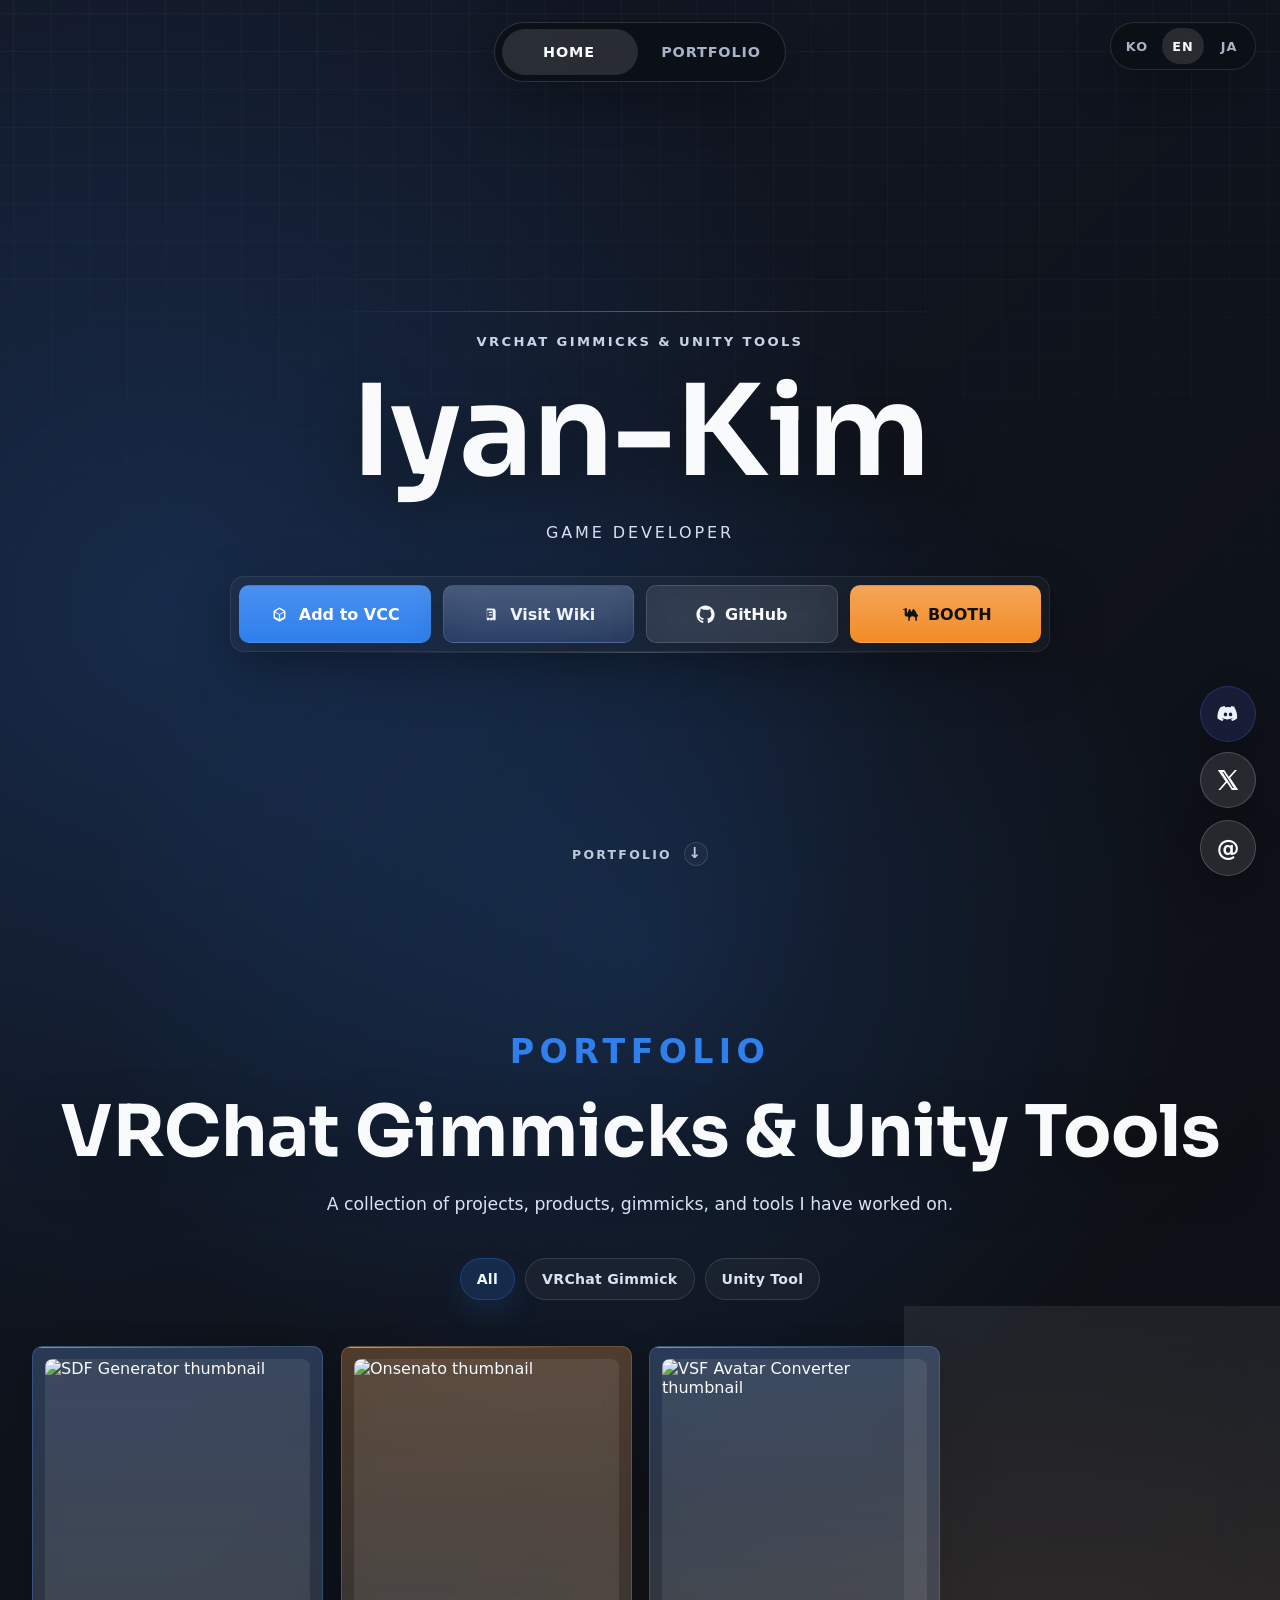
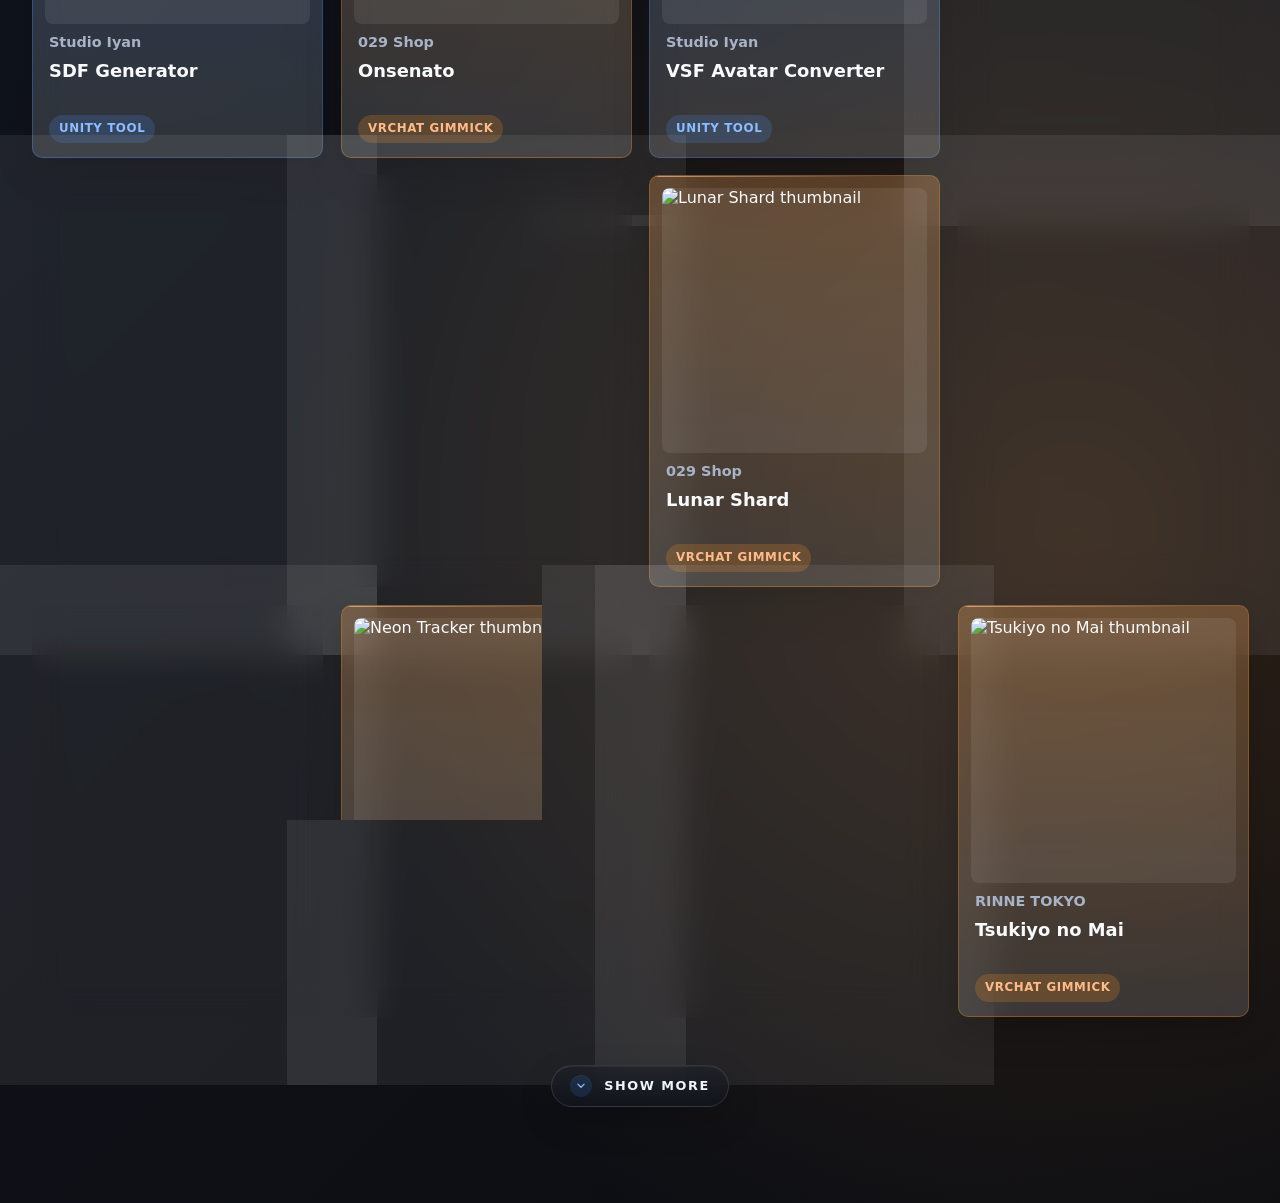
==== commit 5376fd0c: "Refine wiki UI and expand package documentation - reorganize wiki navigation and add Blender Tools /" ====
--- a/index.html
+++ b/index.html
@@ -26,7 +26,7 @@
   <link rel="preconnect" href="https://fonts.googleapis.com" />
   <link rel="preconnect" href="https://fonts.gstatic.com" crossorigin />
   <link
-    href="https://fonts.googleapis.com/css2?family=Plus+Jakarta+Sans:wght@400;500;600;700;800&family=Sora:wght@400;500;600;700;800&display=swap"
+    href="https://fonts.googleapis.com/css2?family=Google+Sans+Flex:opsz,wght@8..144,400..800&family=Noto+Sans+JP:wght@400;500;700&family=Noto+Sans+KR:wght@400;500;700&family=Sora:wght@400;500;600;700;800&display=swap"
     rel="stylesheet" />
   <title>Iyan-Kim | VRChat Gimmicks &amp; Unity Tools</title>
   <link rel="stylesheet" href="./src/css/site.css" />
--- a/src/css/site.css
+++ b/src/css/site.css
@@ -14,7 +14,7 @@
   --orange-soft: rgba(242, 140, 40, 0.14);
   --shadow: 0 24px 72px rgba(0, 0, 0, 0.36);
   font-family:
-    "Plus Jakarta Sans", "Segoe UI Variable Display", Inter, ui-sans-serif,
+    "Google Sans Flex", "Segoe UI Variable Display", Inter, ui-sans-serif,
     system-ui, -apple-system, BlinkMacSystemFont, "Segoe UI", sans-serif;
 }
 
@@ -33,6 +33,24 @@
 
 html {
   scroll-behavior: smooth;
+}
+
+html:lang(ko) {
+  font-family:
+    "Noto Sans KR", "Apple SD Gothic Neo", "Malgun Gothic",
+    "Segoe UI Variable Display", "Segoe UI", sans-serif;
+}
+
+html:lang(en) {
+  font-family:
+    "Google Sans Flex", "Segoe UI Variable Display", Inter, ui-sans-serif,
+    system-ui, -apple-system, BlinkMacSystemFont, "Segoe UI", sans-serif;
+}
+
+html:lang(ja) {
+  font-family:
+    "Noto Sans JP", "Hiragino Sans", "Yu Gothic", "Meiryo",
+    "Segoe UI Variable Display", "Segoe UI", sans-serif;
 }
 
 body {
@@ -174,6 +192,12 @@
     background-color 160ms ease,
     color 160ms ease,
     transform 160ms ease;
+}
+
+.language-switcher__button:link,
+.language-switcher__button:visited,
+.language-switcher__button:active {
+  color: var(--muted);
 }
 
 .language-switcher__button:hover {
@@ -420,6 +444,12 @@
     box-shadow 160ms ease;
 }
 
+.link-button:link,
+.link-button:visited,
+.link-button:active {
+  color: var(--ink);
+}
+
 .link-button svg {
   width: 19px;
   height: 19px;
@@ -447,6 +477,13 @@
   color: #ffffff;
 }
 
+.link-button--blue:link,
+.link-button--blue:visited,
+.link-button--blue:active,
+.link-button--blue:hover {
+  color: #ffffff;
+}
+
 .link-button--blue:hover {
   background: var(--blue-hover);
   border-color: transparent;
@@ -461,6 +498,13 @@
   color: #eef3ff;
 }
 
+.link-button--wiki:link,
+.link-button--wiki:visited,
+.link-button--wiki:active,
+.link-button--wiki:hover {
+  color: #eef3ff;
+}
+
 .link-button--wiki:hover {
   background:
     linear-gradient(180deg, rgba(255, 255, 255, 0.16), transparent),
@@ -474,6 +518,12 @@
   background:
     linear-gradient(180deg, rgba(255, 255, 255, 0.22), transparent),
     var(--orange);
+  color: #111111;
+}
+
+.link-button--booth:link,
+.link-button--booth:visited,
+.link-button--booth:active {
   color: #111111;
 }
 
@@ -648,6 +698,12 @@
     box-shadow 160ms ease;
 }
 
+.wiki-nav__button:link,
+.wiki-nav__button:visited,
+.wiki-nav__button:active {
+  color: #d9e2f3;
+}
+
 .wiki-nav__button:hover {
   background: rgba(255, 255, 255, 0.06);
   border-color: rgba(255, 255, 255, 0.18);
@@ -722,6 +778,12 @@
     transform 160ms ease;
 }
 
+.wiki-nav__subbutton:link,
+.wiki-nav__subbutton:visited,
+.wiki-nav__subbutton:active {
+  color: #c7d4e9;
+}
+
 .wiki-nav__subbutton:hover {
   background: rgba(255, 255, 255, 0.055);
   border-color: rgba(255, 255, 255, 0.14);
@@ -911,7 +973,8 @@
 }
 
 .wiki-lead--wide-media {
-  grid-template-columns: minmax(360px, 520px) minmax(0, 1fr);
+  grid-template-columns: 1fr;
+  gap: 24px;
 }
 
 .wiki-lead__media,
@@ -924,7 +987,17 @@
 }
 
 .wiki-lead--wide-media .wiki-lead__media .wiki-media {
-  max-width: 520px;
+  width: 100%;
+  max-width: 920px;
+}
+
+.wiki-lead--wide-media .wiki-lead__media {
+  width: 100%;
+  justify-self: center;
+}
+
+.wiki-lead--wide-media .wiki-lead__content {
+  width: 100%;
 }
 
 .wiki-lead__content {
@@ -1041,6 +1114,10 @@
   overflow: hidden;
 }
 
+.wiki-card--cta-compact {
+  padding: 0;
+}
+
 .wiki-cta {
   display: grid;
   grid-template-columns: minmax(0, 1fr) auto;
@@ -1049,6 +1126,10 @@
   padding: 22px;
 }
 
+.wiki-card--cta-compact .wiki-cta {
+  padding: 18px;
+}
+
 .wiki-cta__copy {
   display: grid;
   gap: 10px;
@@ -1057,6 +1138,23 @@
 
 .wiki-cta__button {
   min-width: 188px;
+  color: #ffffff !important;
+}
+
+.wiki-cta__button:link,
+.wiki-cta__button:visited,
+.wiki-cta__button:active,
+.wiki-cta__button:hover,
+.wiki-cta__button span {
+  color: #ffffff !important;
+}
+
+.wiki-cta__button svg {
+  fill: #ffffff !important;
+}
+
+.wiki-card--cta-compact .wiki-cta__button {
+  min-width: 172px;
 }
 
 .wiki-list {
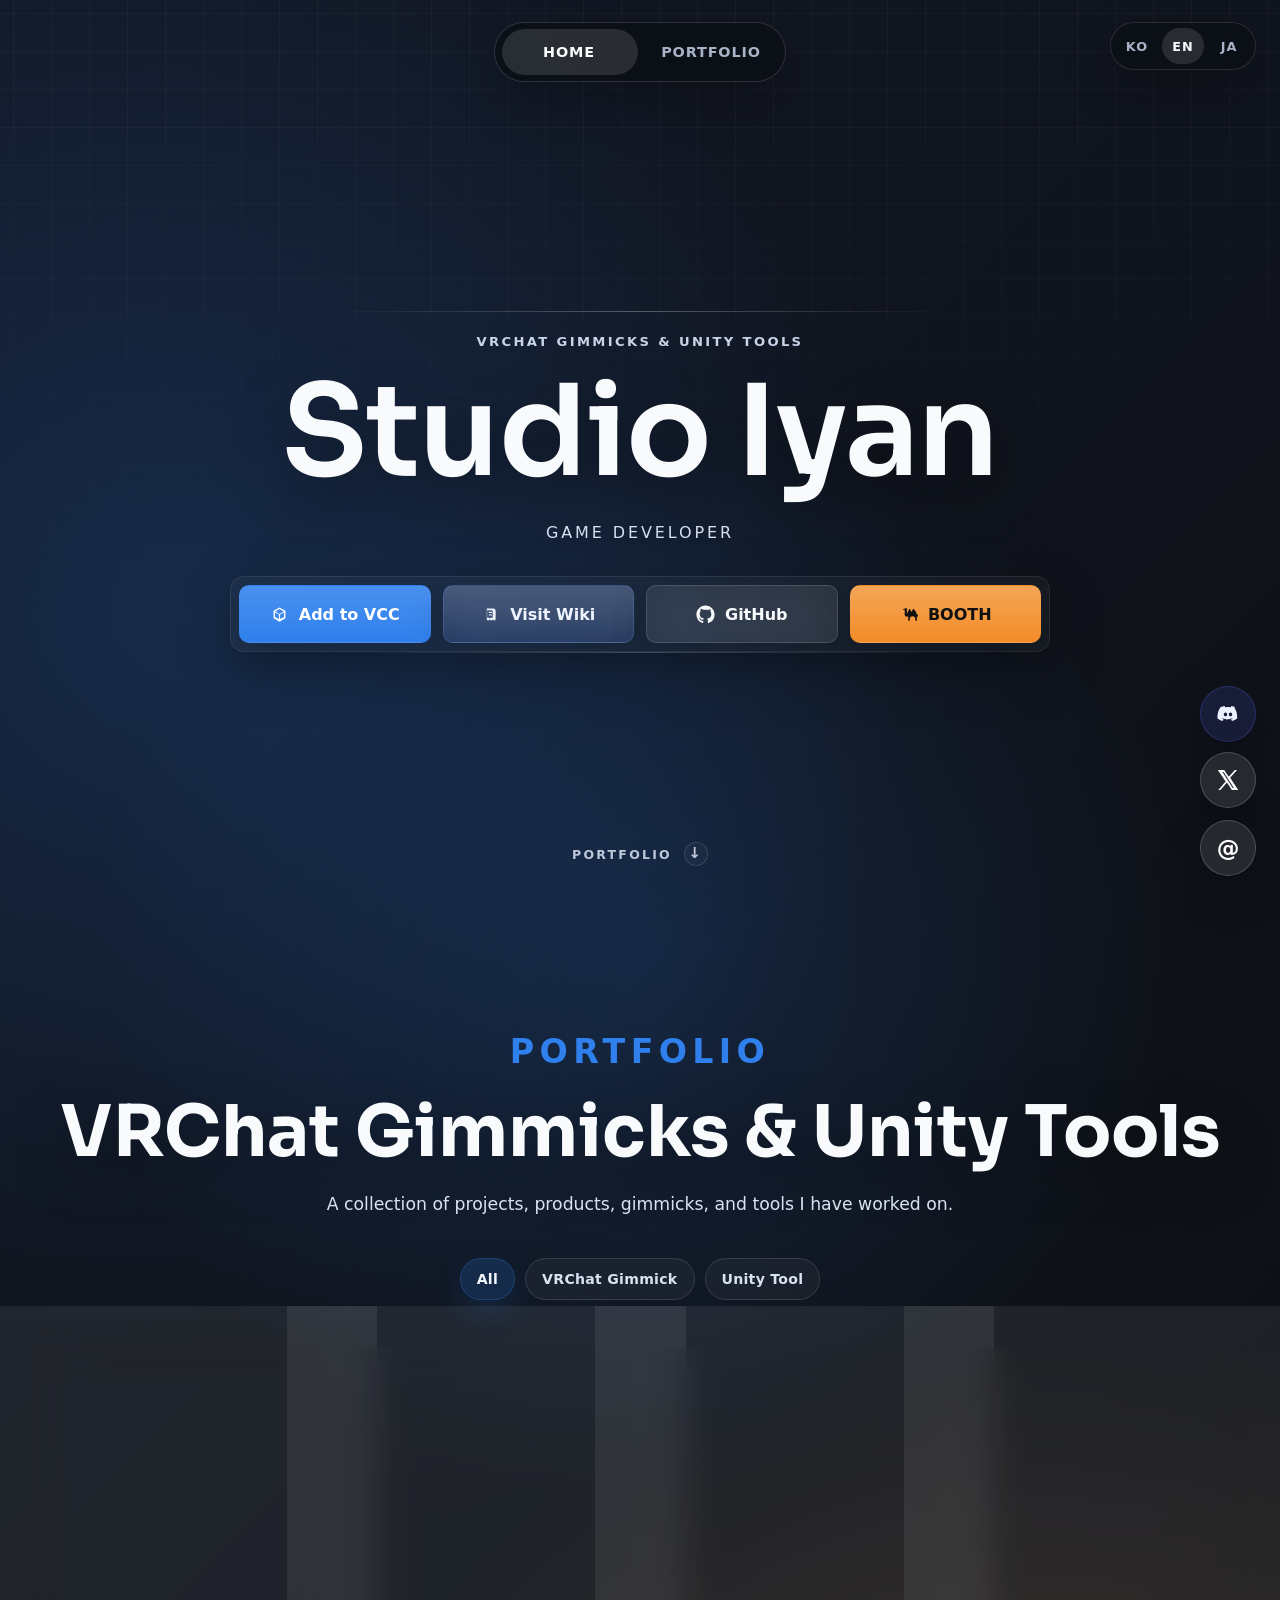
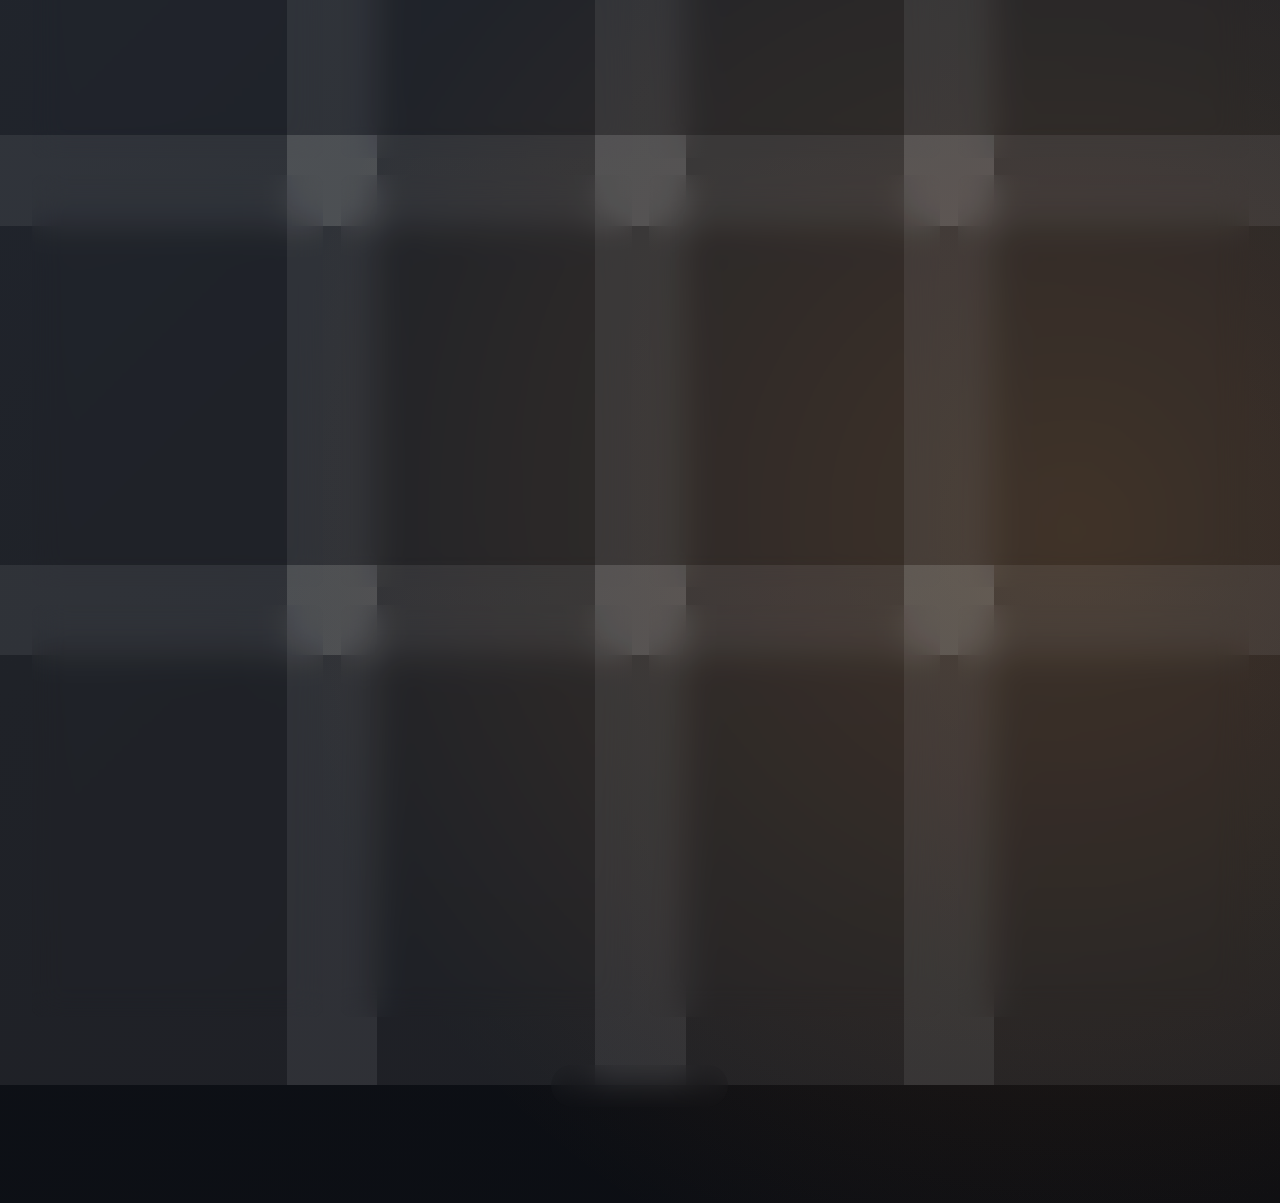
==== commit 8d165da9: "Change Name" ====
--- a/index.html
+++ b/index.html
@@ -28,7 +28,7 @@
   <link
     href="https://fonts.googleapis.com/css2?family=Google+Sans+Flex:opsz,wght@8..144,400..800&family=Noto+Sans+JP:wght@400;500;700&family=Noto+Sans+KR:wght@400;500;700&family=Sora:wght@400;500;600;700;800&display=swap"
     rel="stylesheet" />
-  <title>Iyan-Kim | VRChat Gimmicks &amp; Unity Tools</title>
+  <title>Studio Iyan | VRChat Gimmicks &amp; Unity Tools</title>
   <link rel="stylesheet" href="./src/css/site.css" />
 </head>
 
@@ -51,7 +51,7 @@
       <div class="link-hub">
         <p class="home-kicker" data-i18n="home.kicker">VRChat Gimmicks &amp; Unity Tools</p>
         <h1 id="site-title">
-          <span>Iyan-Kim</span>
+          <span>Studio Iyan</span>
         </h1>
         <p class="role" data-i18n="home.role">Game Developer</p>
 
@@ -120,13 +120,8 @@
           <button class="portfolio-more__button" id="portfolio-toggle" type="button">
             <span aria-hidden="true">
               <svg viewBox="0 0 20 20" role="presentation" focusable="false">
-                <path
-                  d="M5.5 7.25 10 11.75l4.5-4.5"
-                  fill="none"
-                  stroke="currentColor"
-                  stroke-linecap="round"
-                  stroke-linejoin="round"
-                  stroke-width="1.8" />
+                <path d="M5.5 7.25 10 11.75l4.5-4.5" fill="none" stroke="currentColor" stroke-linecap="round"
+                  stroke-linejoin="round" stroke-width="1.8" />
               </svg>
             </span>
             <span id="portfolio-toggle-label">Show More</span>
@@ -175,8 +170,7 @@
             d="M19.54 5.34a16.4 16.4 0 0 0-4.09-1.28.06.06 0 0 0-.07.03c-.18.33-.38.77-.52 1.11a15.2 15.2 0 0 0-5.72 0 11 11 0 0 0-.53-1.11.06.06 0 0 0-.07-.03 16.35 16.35 0 0 0-4.09 1.28.05.05 0 0 0-.03.02C1.84 9.18 1.18 12.9 1.5 16.57a.07.07 0 0 0 .03.05 16.7 16.7 0 0 0 4.91 2.49.06.06 0 0 0 .07-.02c.38-.52.72-1.07 1.01-1.65a.06.06 0 0 0-.03-.08 10.87 10.87 0 0 1-1.55-.74.06.06 0 0 1-.01-.1c.1-.08.2-.15.3-.23a.07.07 0 0 1 .07-.01c3.25 1.48 6.77 1.48 9.98 0a.07.07 0 0 1 .08.01c.1.08.2.16.3.23a.06.06 0 0 1-.01.1c-.49.29-1.01.53-1.56.74a.06.06 0 0 0-.03.08c.29.58.63 1.13 1.01 1.65a.06.06 0 0 0 .07.02 16.65 16.65 0 0 0 4.91-2.49.06.06 0 0 0 .03-.05c.39-4.24-.65-7.93-2.92-11.21a.05.05 0 0 0-.03-.02ZM9.47 14.33c-.95 0-1.72-.87-1.72-1.94s.76-1.94 1.72-1.94c.97 0 1.73.88 1.72 1.94 0 1.07-.76 1.94-1.72 1.94Zm5.06 0c-.95 0-1.72-.87-1.72-1.94s.76-1.94 1.72-1.94c.97 0 1.73.88 1.72 1.94 0 1.07-.75 1.94-1.72 1.94Z" />
         </svg>
       </a>
-      <a class="contact-chip contact-chip--x" href="https://x.com/IyanE_VRC_" rel="noreferrer" aria-label="X"
-        title="X">
+      <a class="contact-chip contact-chip--x" href="https://x.com/IyanE_VRC_" rel="noreferrer" aria-label="X" title="X">
         <svg viewBox="0 0 24 24" aria-hidden="true">
           <path
             d="M18.9 2H21l-6.87 7.85L22.2 22h-6.31l-4.94-7.45L4.43 22H2.3l7.35-8.39L1.8 2h6.47l4.47 6.82L18.9 2Zm-2.21 18h1.17L7.64 3.9H6.39L16.69 20Z" />
@@ -191,4 +185,4 @@
   <script type="module" src="./src/js/main.js"></script>
 </body>
 
-</html>
+</html>
--- a/src/css/site.css
+++ b/src/css/site.css
@@ -988,11 +988,14 @@
 
 .wiki-lead--wide-media .wiki-lead__media .wiki-media {
   width: 100%;
-  max-width: 920px;
+  max-width: none;
+  margin-inline: auto;
 }
 
 .wiki-lead--wide-media .wiki-lead__media {
   width: 100%;
+  display: grid;
+  justify-items: center;
   justify-self: center;
 }
 
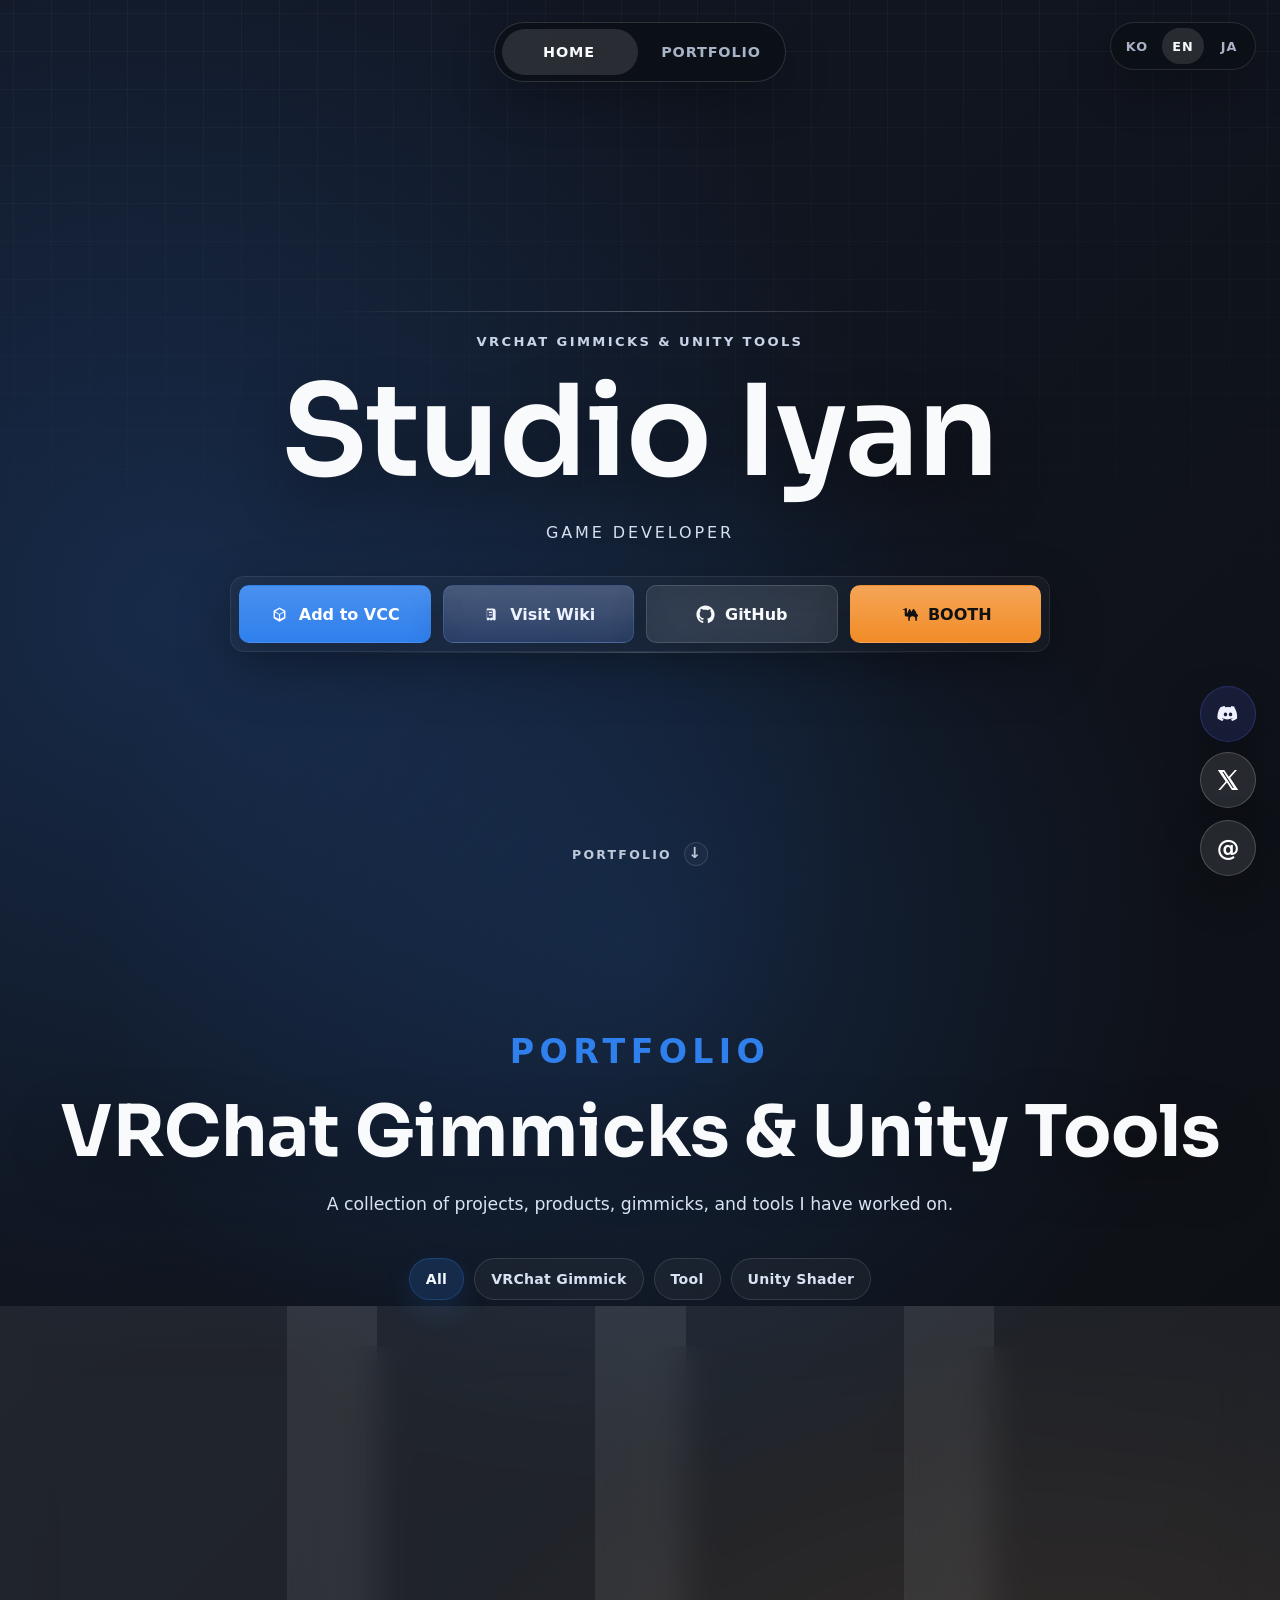
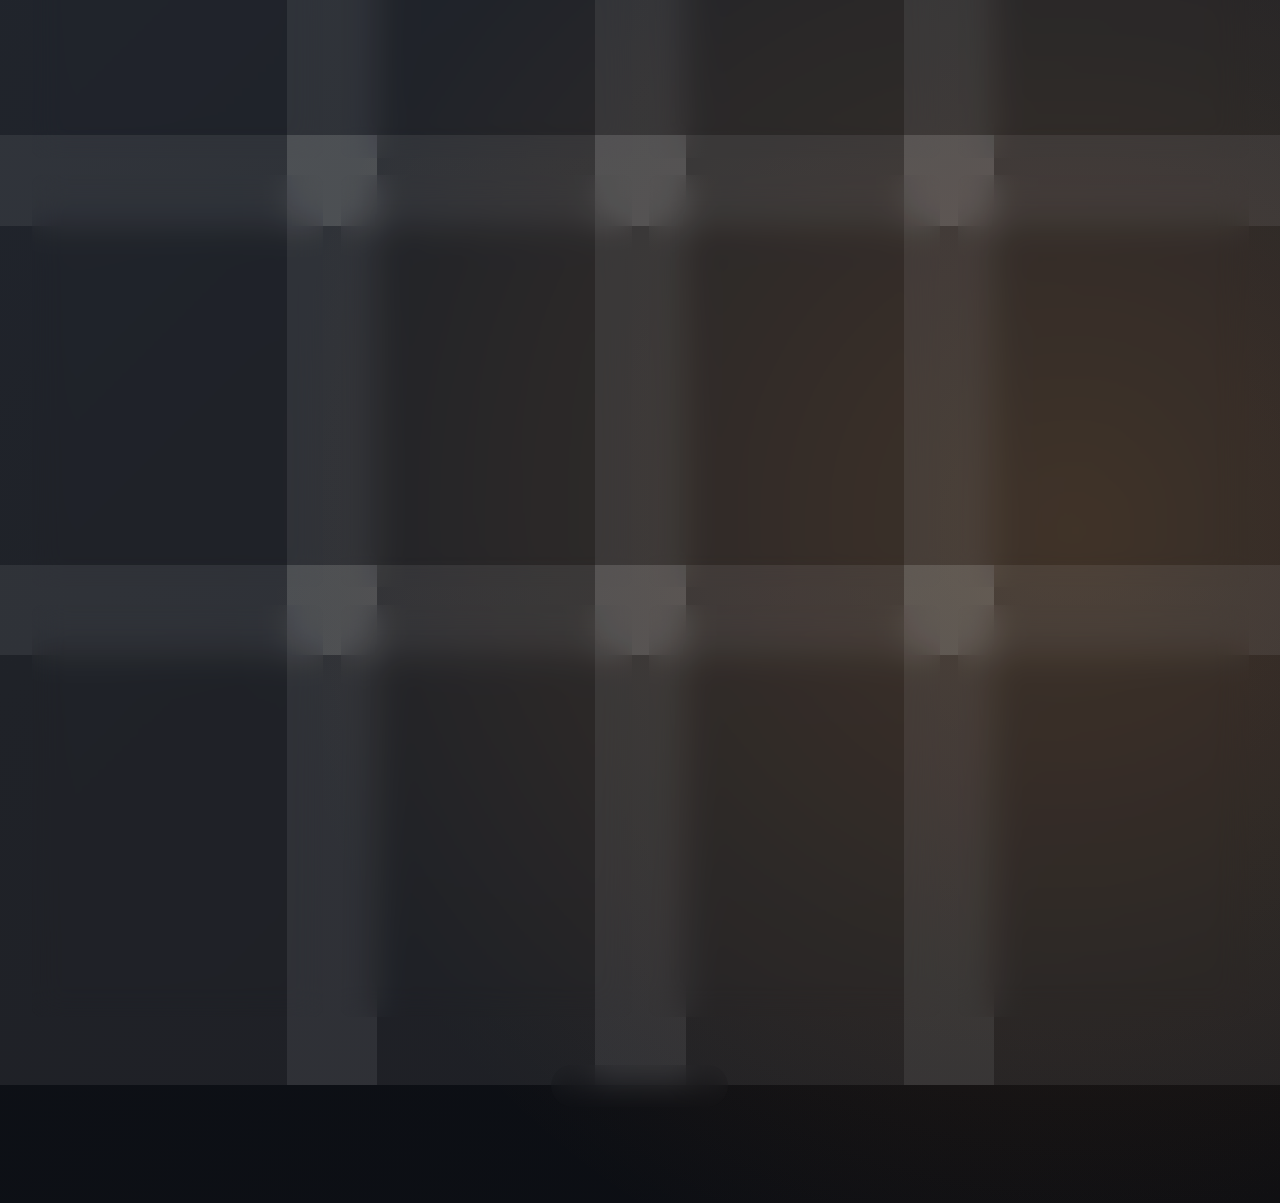
==== commit 883201f0: "Update portfolio filters and add Stellar Veil entry - add Unity Shader as a portfolio filter and car" ====
--- a/index.html
+++ b/index.html
@@ -108,8 +108,10 @@
             data-i18n="filters.all">All</button>
           <button class="filter-chip" type="button" data-filter-button="vrchat-gimmick" aria-pressed="false"
             data-i18n="filters.vrchat-gimmick">VRChat Gimmick</button>
-          <button class="filter-chip" type="button" data-filter-button="unity-tool" aria-pressed="false"
-            data-i18n="filters.unity-tool">Unity Tool</button>
+          <button class="filter-chip" type="button" data-filter-button="tool" aria-pressed="false"
+            data-i18n="filters.tool">Tool</button>
+          <button class="filter-chip" type="button" data-filter-button="unity-shader" aria-pressed="false"
+            data-i18n="filters.unity-shader">Unity Shader</button>
         </div>
 
         <p class="portfolio-status" id="portfolio-status" role="status" aria-live="polite">
@@ -185,4 +187,4 @@
   <script type="module" src="./src/js/main.js"></script>
 </body>
 
-</html>+</html>
--- a/src/css/site.css
+++ b/src/css/site.css
@@ -1624,10 +1624,16 @@
   text-transform: uppercase;
 }
 
-.product-card--unity-tool {
+.product-card--tool {
   --card-accent: #8bbdff;
   --card-accent-soft: rgba(80, 150, 255, 0.18);
   --card-accent-border: rgba(80, 150, 255, 0.28);
+}
+
+.product-card--unity-shader {
+  --card-accent: #b997ff;
+  --card-accent-soft: rgba(149, 107, 255, 0.18);
+  --card-accent-border: rgba(149, 107, 255, 0.28);
 }
 
 body.modal-open {
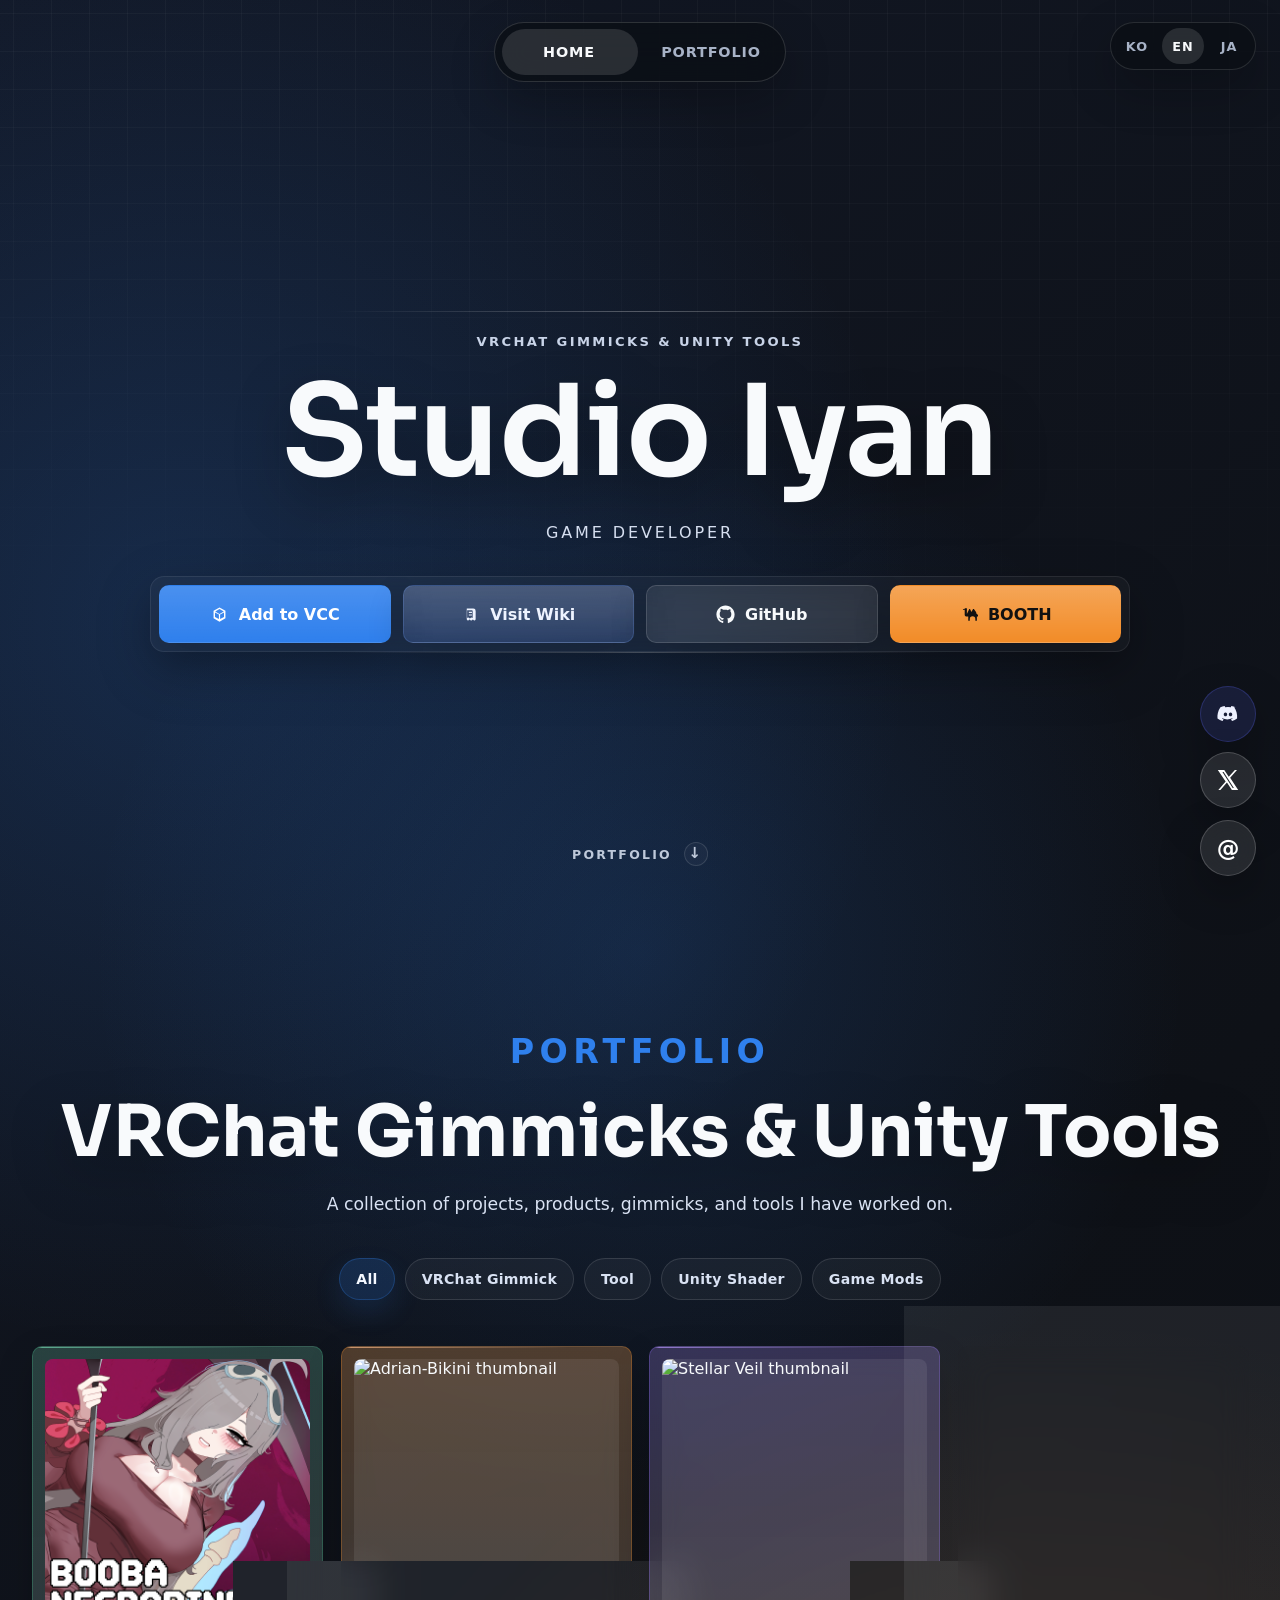
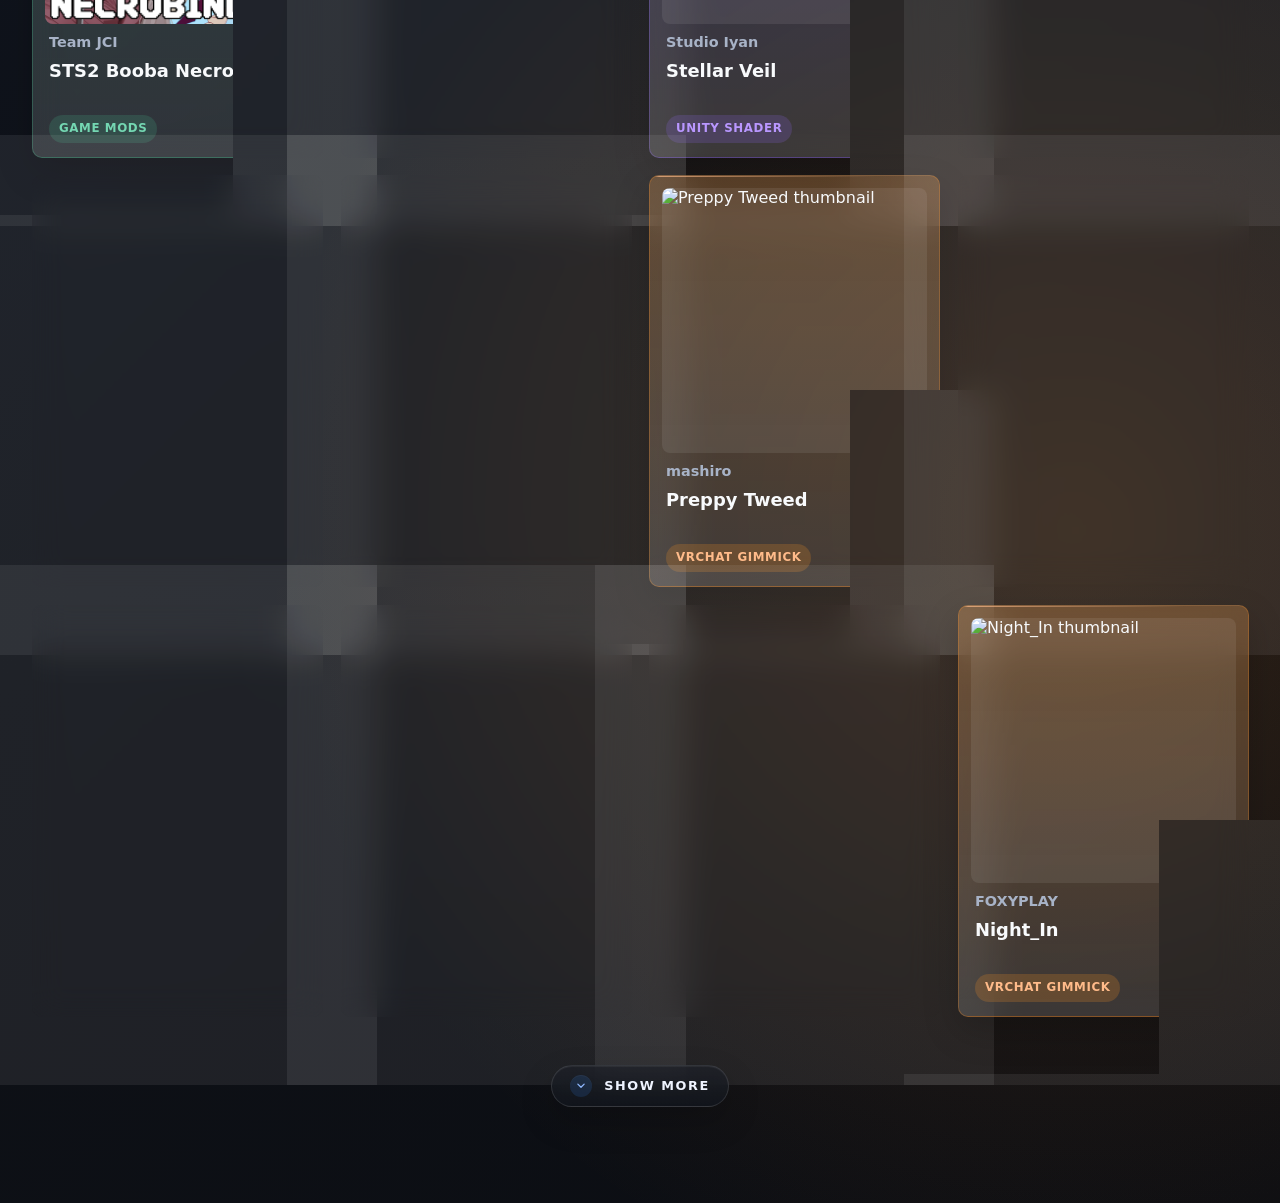
==== commit 94b2cab0: "feat(portfolio): add game mods support and Booba Necrobinder" ====
--- a/index.html
+++ b/index.html
@@ -112,6 +112,8 @@
             data-i18n="filters.tool">Tool</button>
           <button class="filter-chip" type="button" data-filter-button="unity-shader" aria-pressed="false"
             data-i18n="filters.unity-shader">Unity Shader</button>
+          <button class="filter-chip" type="button" data-filter-button="game-mods" aria-pressed="false"
+            data-i18n="filters.game-mods">Game Mods</button>
         </div>
 
         <p class="portfolio-status" id="portfolio-status" role="status" aria-live="polite">
@@ -155,7 +157,7 @@
           <p class="project-modal__summary" id="project-modal-summary"></p>
           <div class="project-modal__actions">
             <a class="project-modal__link" id="project-modal-link" href="" rel="noreferrer" target="_blank">
-              <span data-i18n="modal.visit">Visit BOOTH</span>
+              <span data-i18n="modal.visit">Visit Page</span>
             </a>
             <button class="project-modal__ghost" type="button" data-modal-close="true"
               data-i18n="modal.close">Close</button>
--- a/src/css/site.css
+++ b/src/css/site.css
@@ -303,7 +303,7 @@
 
 .link-grid {
   display: grid;
-  width: min(100%, 820px);
+  width: 100%;
   grid-template-columns: repeat(4, minmax(0, 1fr));
   gap: 12px;
   padding: 8px;
@@ -1636,6 +1636,12 @@
   --card-accent-border: rgba(149, 107, 255, 0.28);
 }
 
+.product-card--game-mods {
+  --card-accent: #74d7b2;
+  --card-accent-soft: rgba(70, 192, 145, 0.18);
+  --card-accent-border: rgba(70, 192, 145, 0.28);
+}
+
 body.modal-open {
   overflow: hidden;
 }
@@ -2137,10 +2143,10 @@
   }
 
   .link-grid {
-    grid-template-columns: 1fr;
-    gap: 10px;
-    padding: 7px;
-  }
+      grid-template-columns: 1fr;
+      gap: 10px;
+      padding: 7px;
+    }
 
   .contact-links {
     right: 18px;
